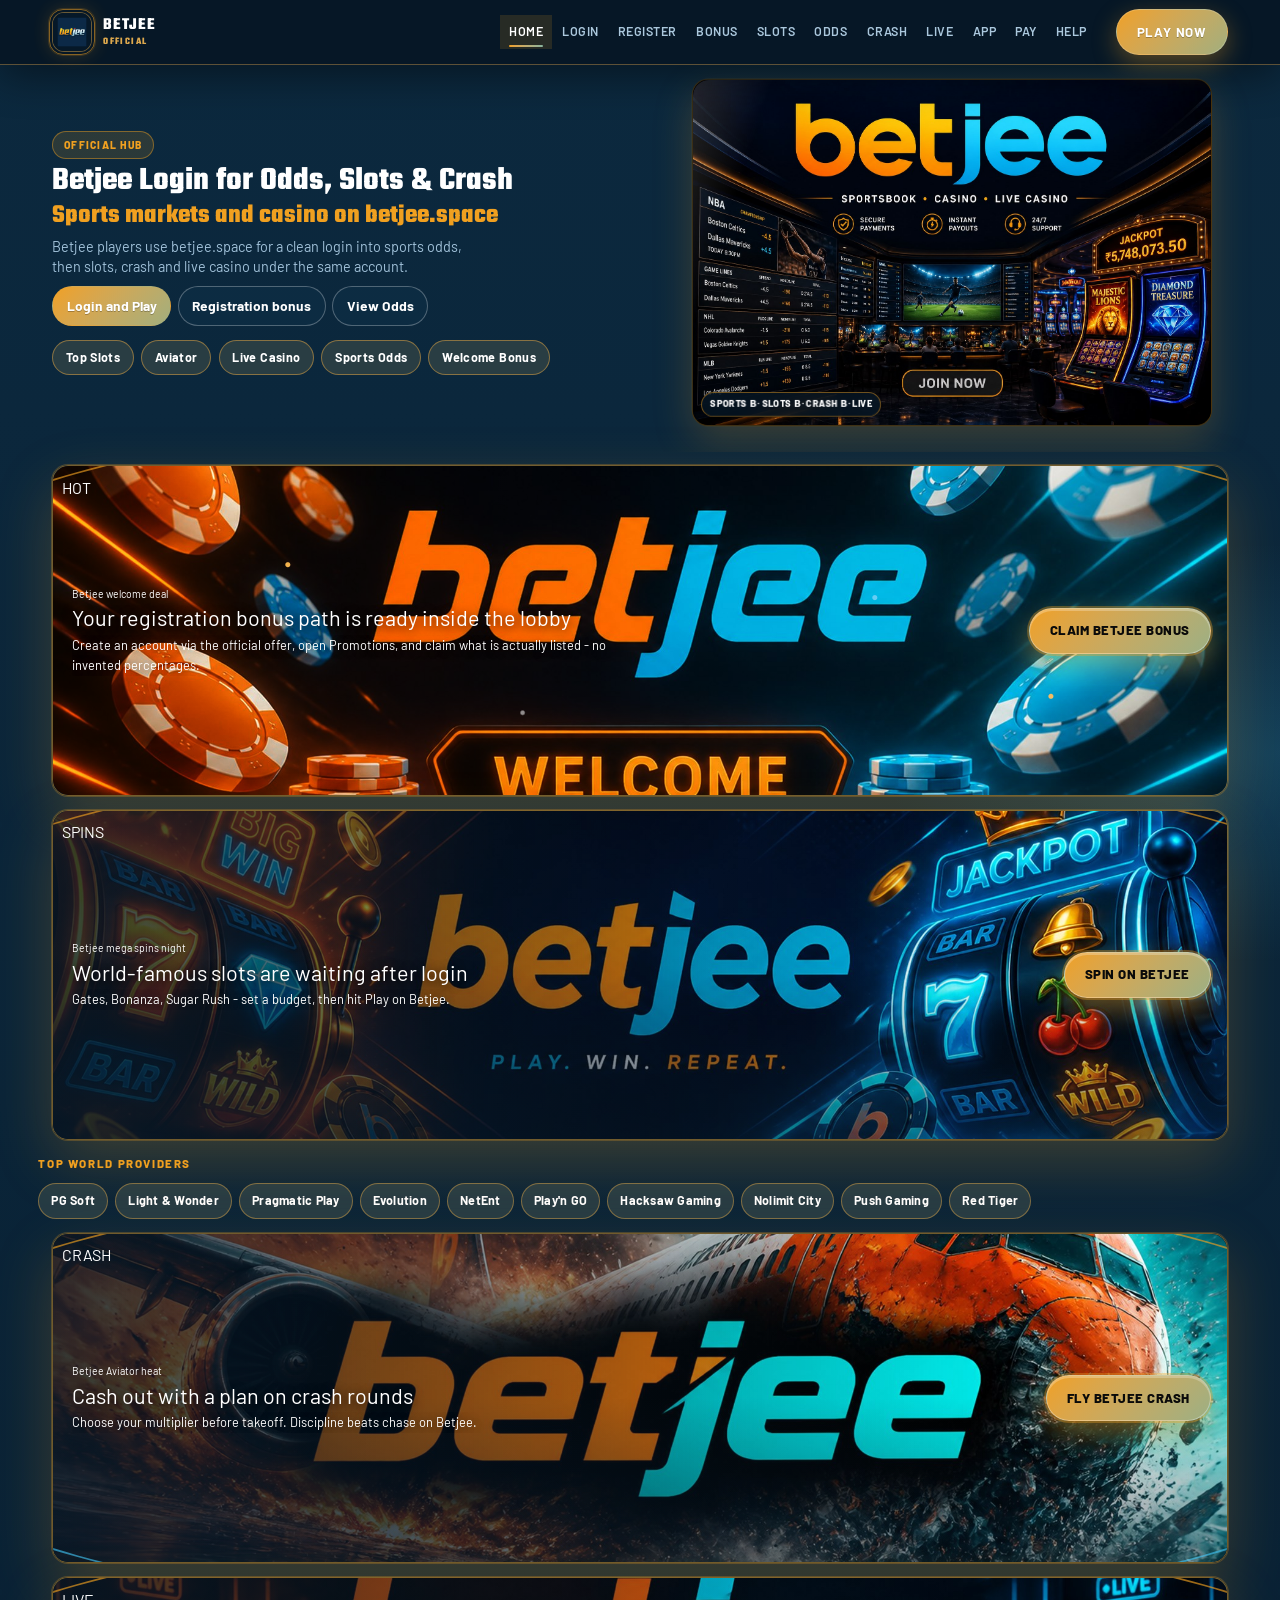
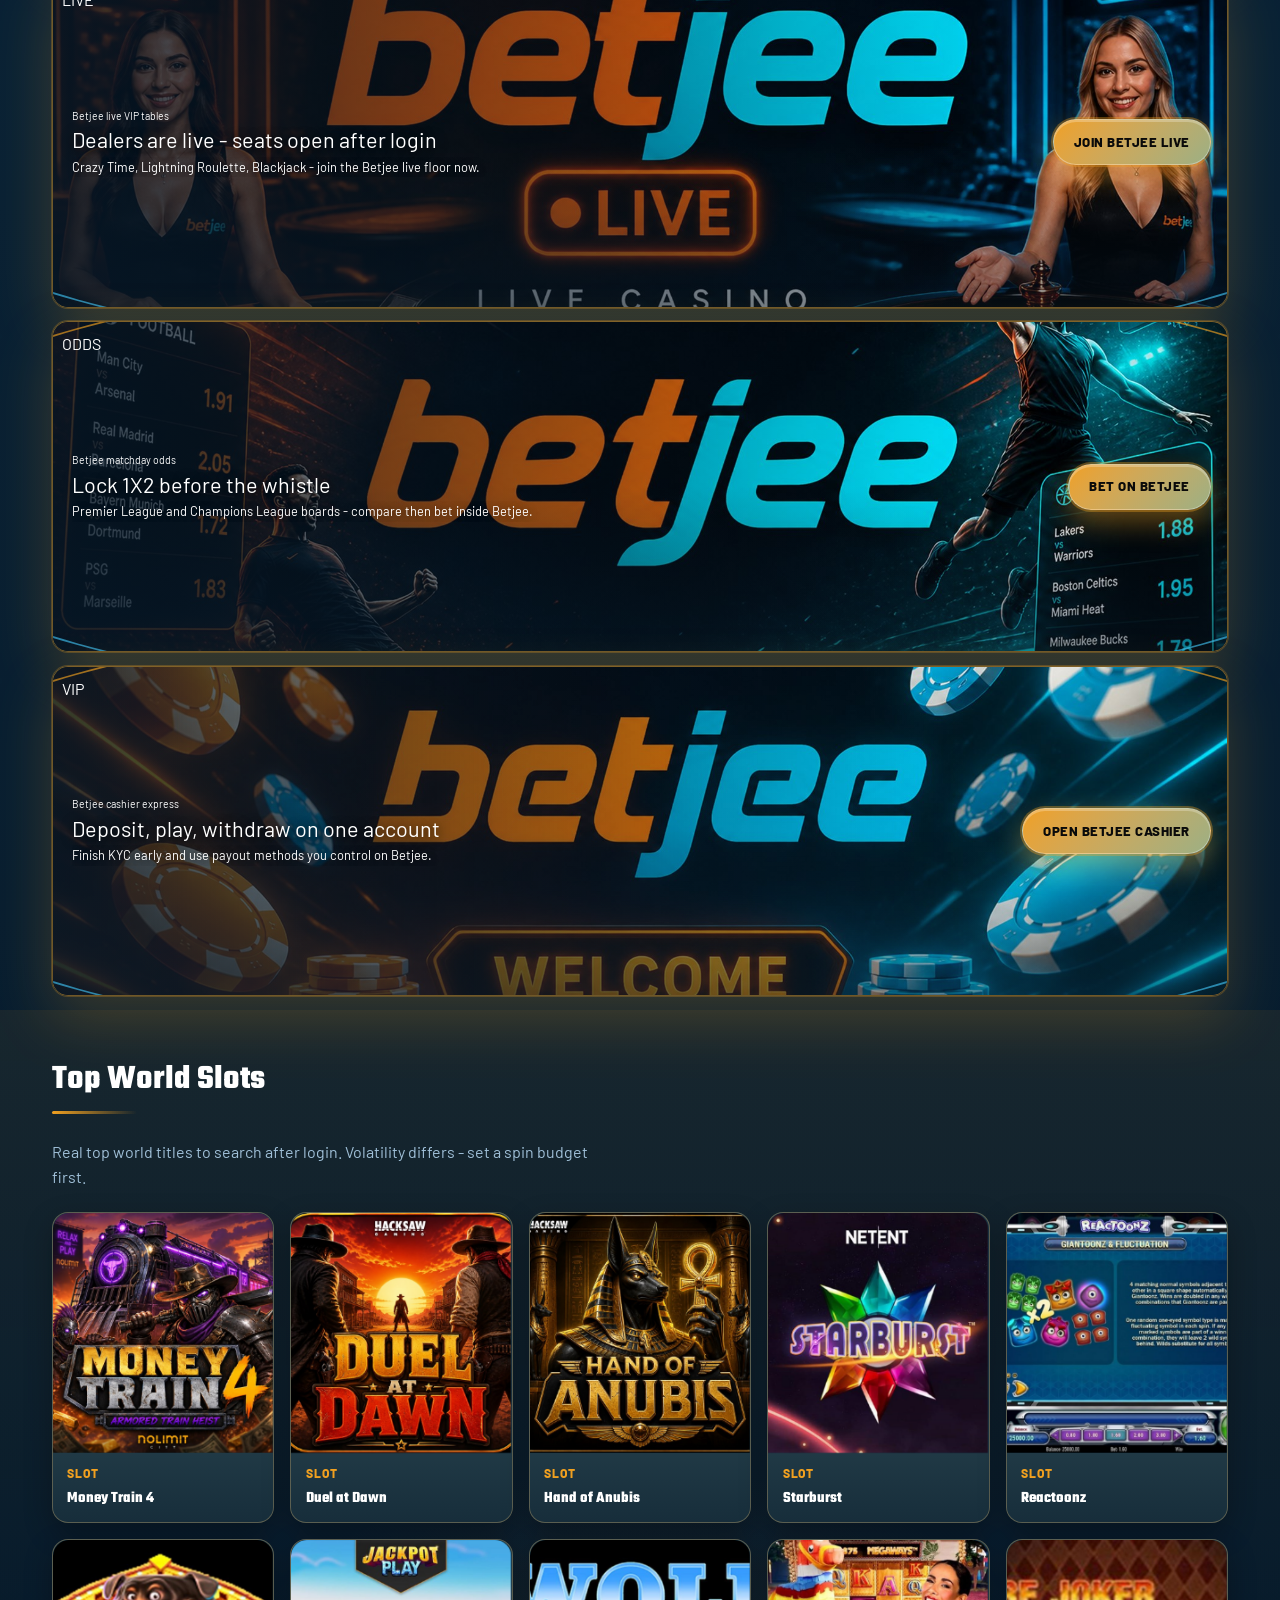
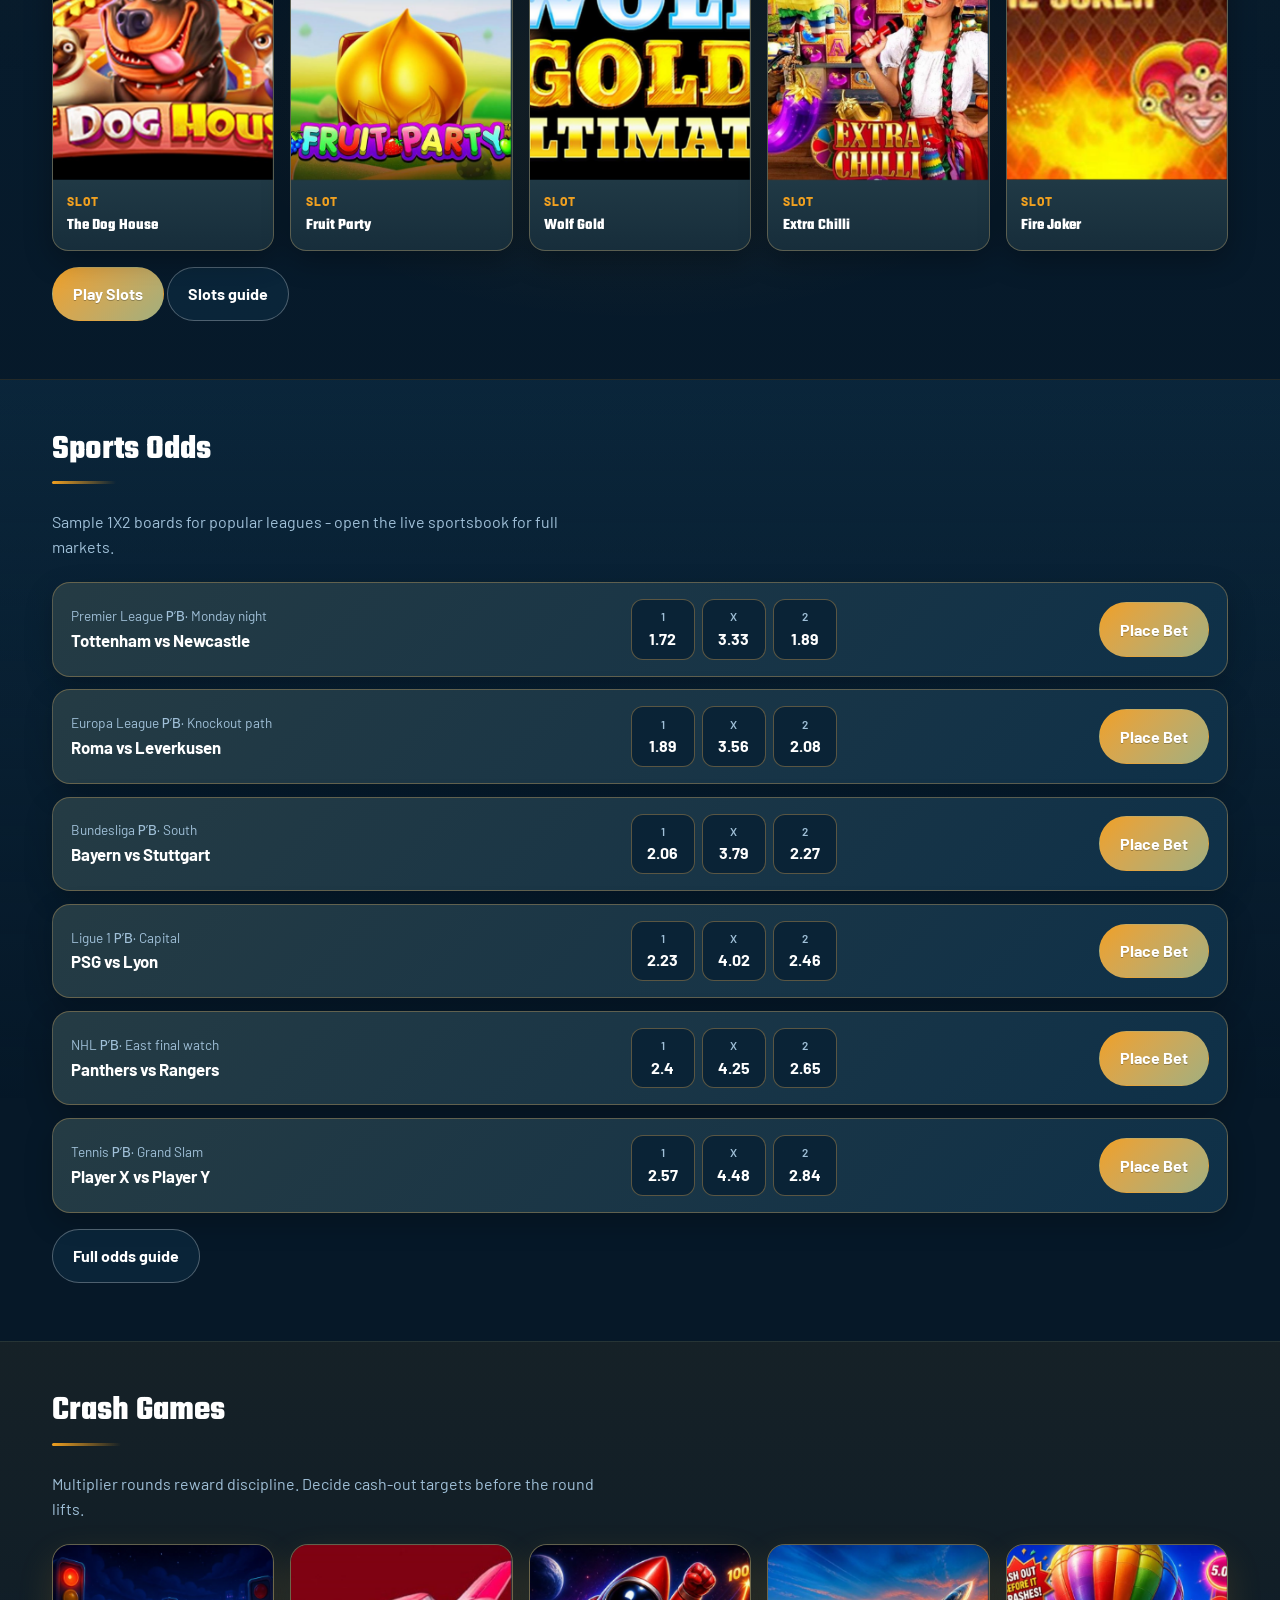
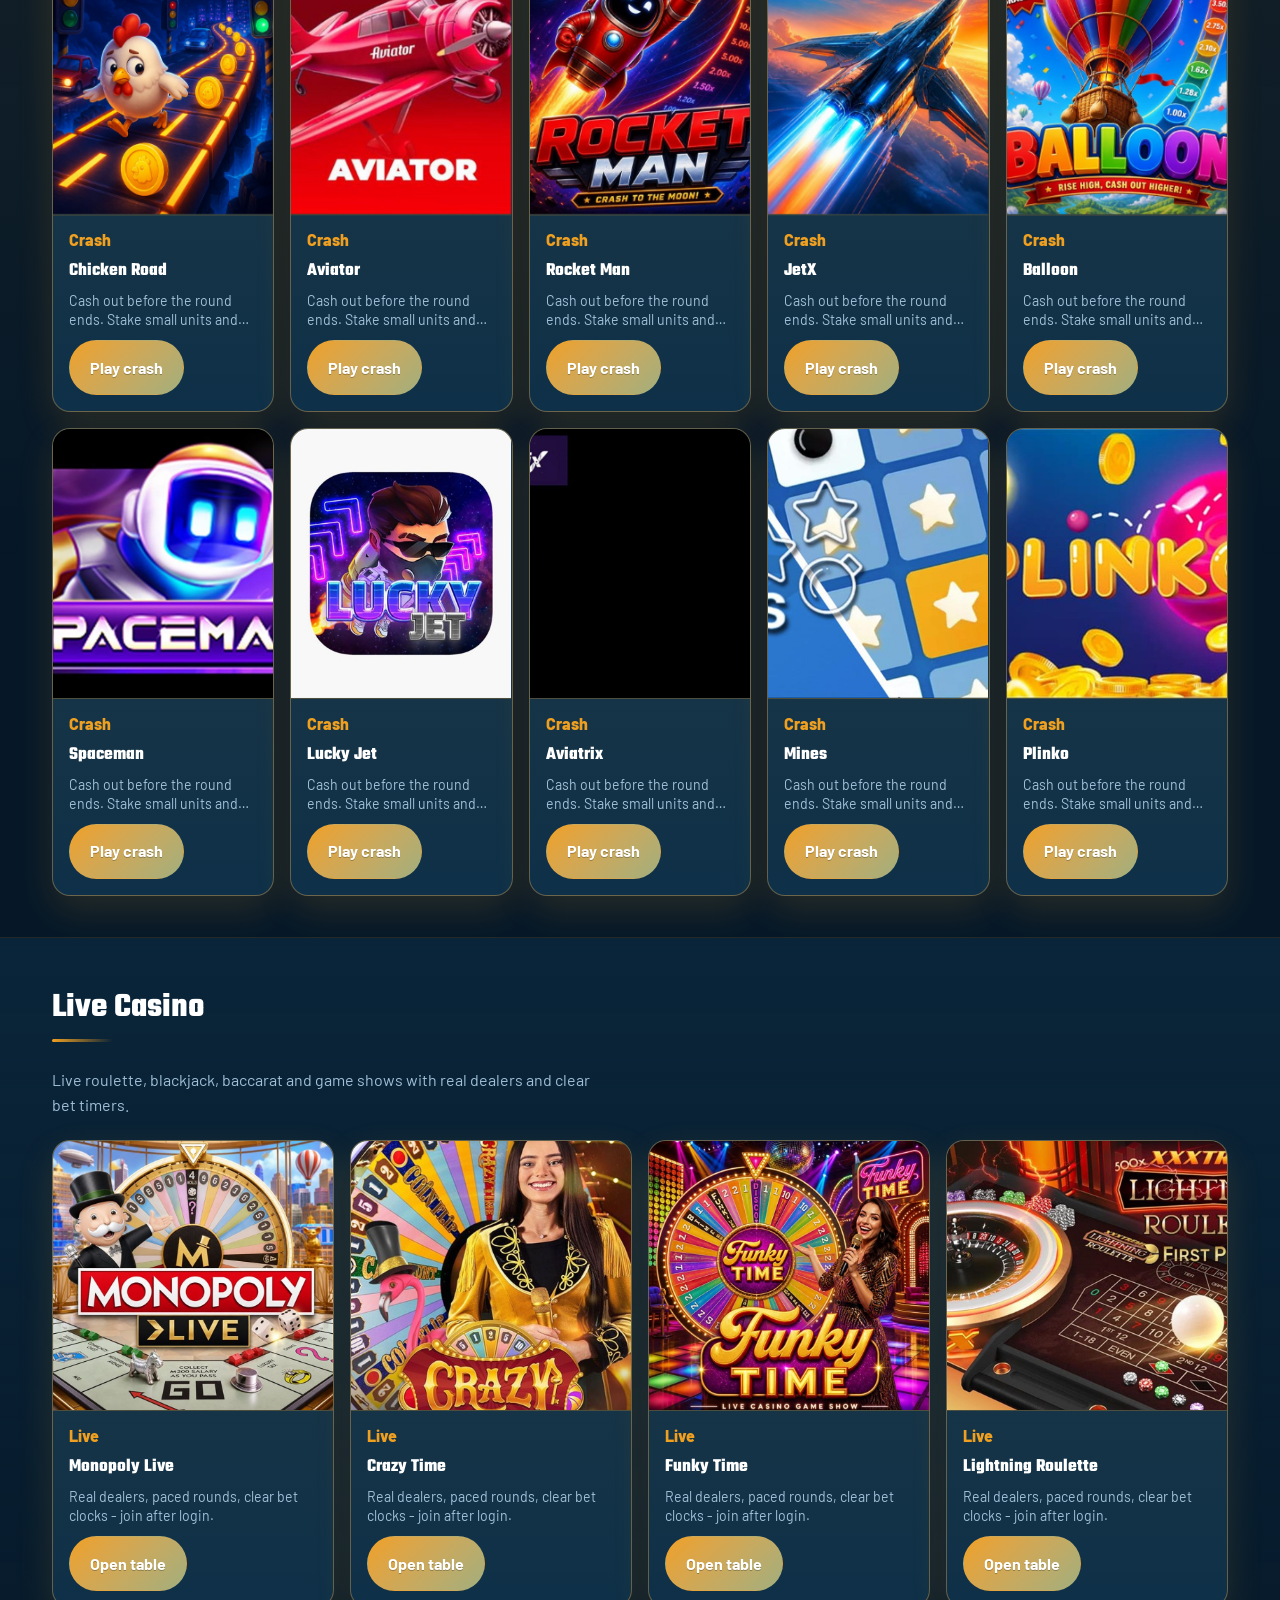
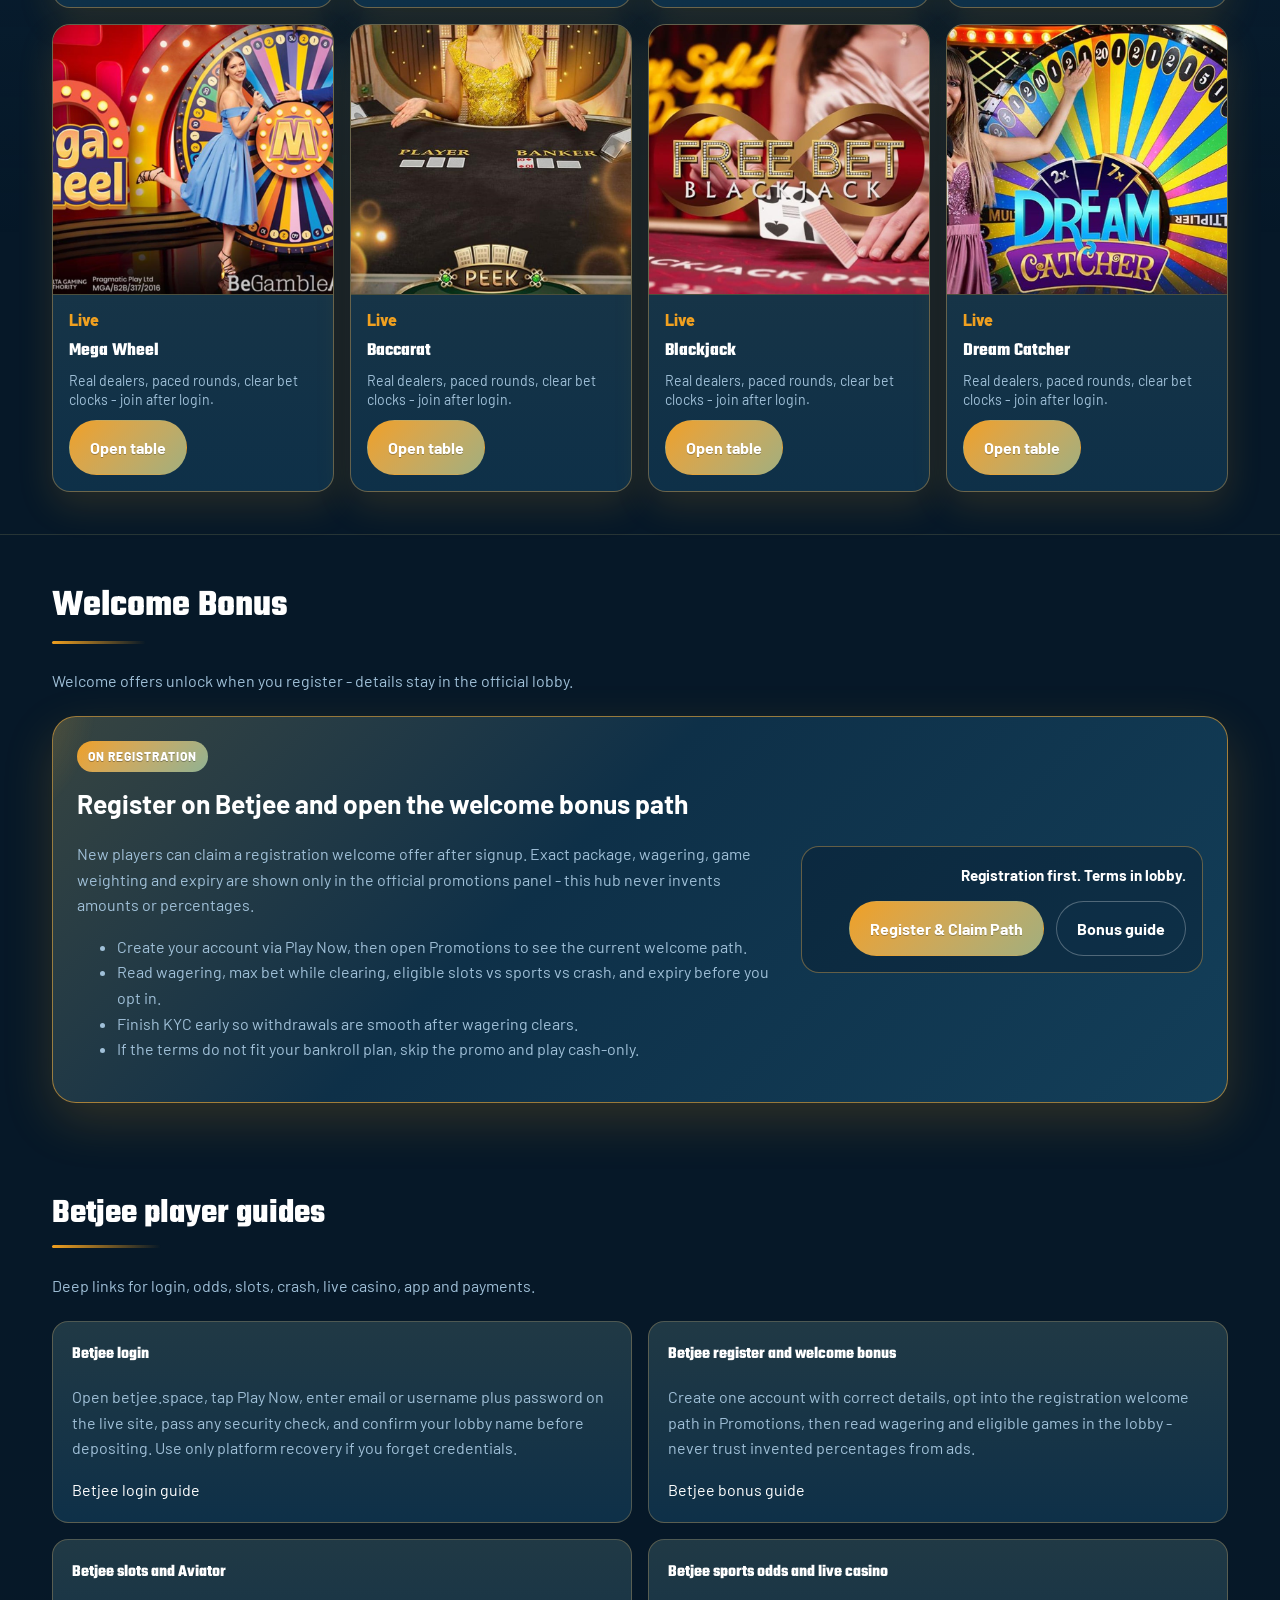
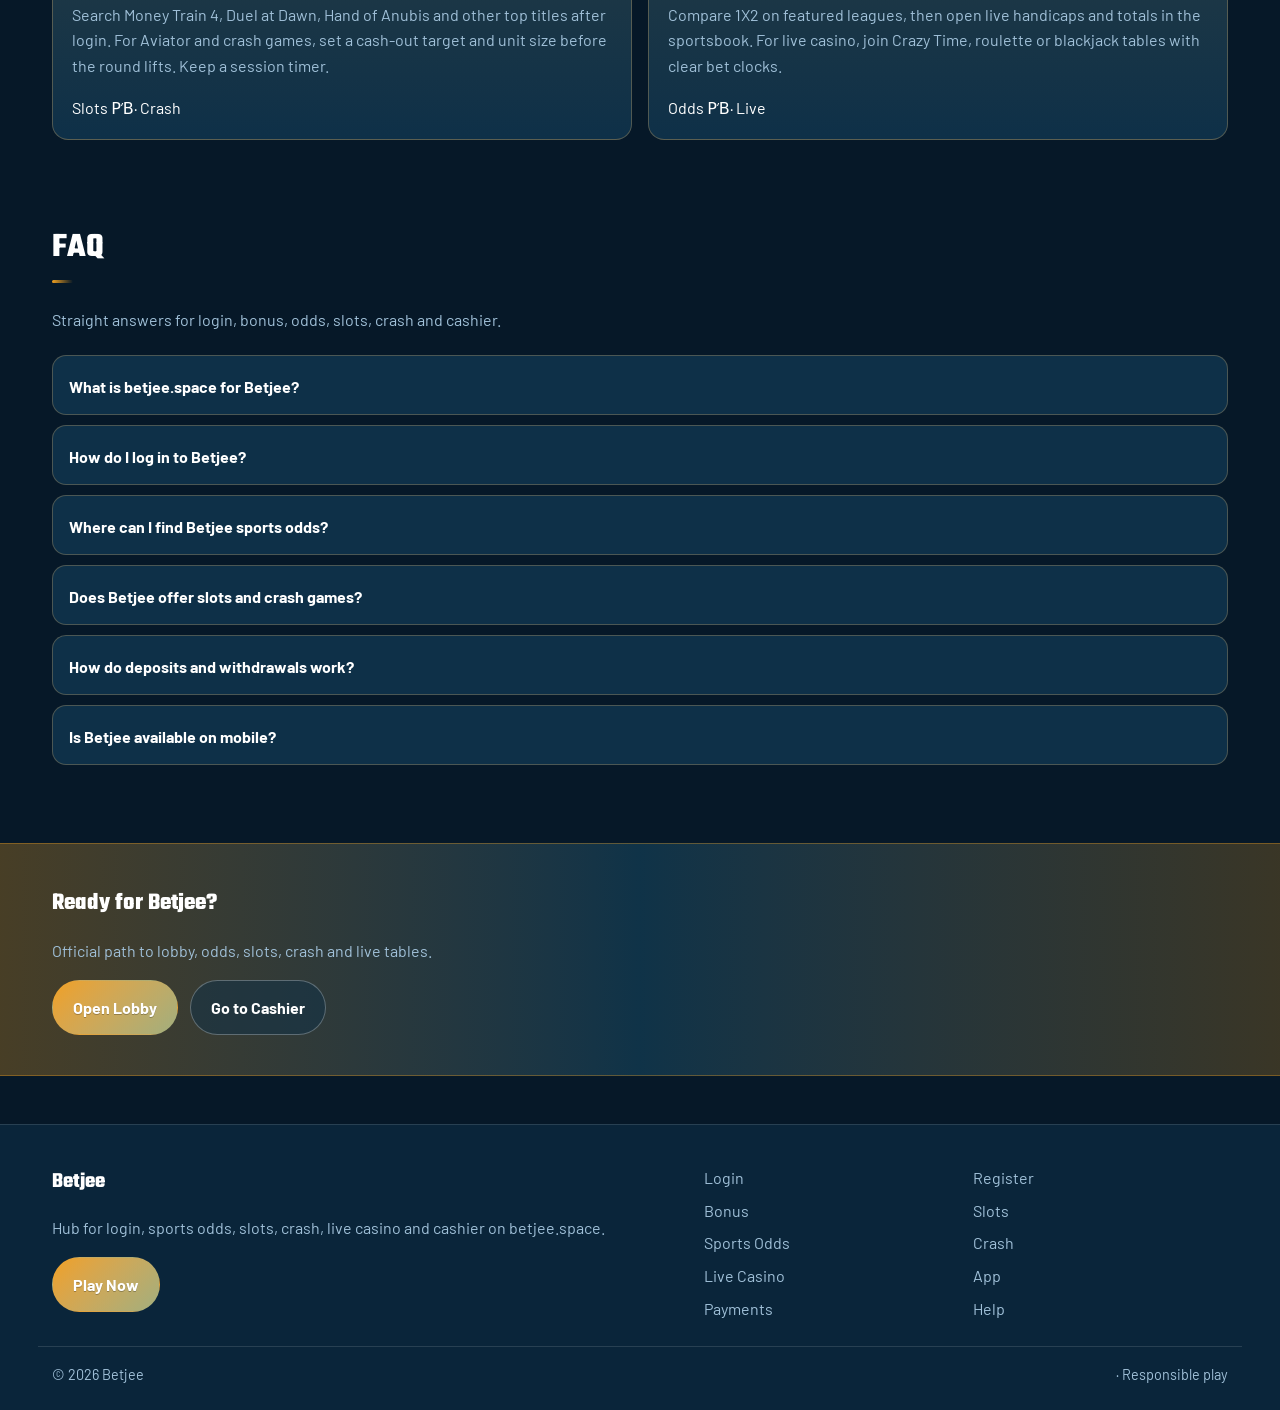
==== index.html @ 53c9a6a2 "Launch Betjee hub on betjee.space" ====
<!DOCTYPE html>
<html lang="en">
<head>
<meta charset="utf-8">
<meta name="viewport" content="width=device-width, initial-scale=1">
<title>Betjee Login, Sports Odds, Slots &amp; Live Casino | betjee.space</title>
<meta name="description" content="Betjee on betjee.space: login and register, sports odds, slots, Aviator crash, live casino and cashier.">
<meta name="keywords" content="Betjee, Betjee login, Betjee register, Betjee bonus, Betjee slots, Betjee Aviator, Betjee live casino, Betjee odds, Betjee app, Betjee deposit, Money Train 4, Duel at Dawn, Hand of Anubis, Aviator, crash games, sports betting, betjee.space">
<meta name="robots" content="index,follow,max-image-preview:large">
<link rel="canonical" href="https://betjee.space/">
<meta property="og:type" content="website">
<meta property="og:site_name" content="Betjee">
<meta property="og:title" content="Betjee Login, Sports Odds, Slots &amp; Live Casino | betjee.space">
<meta property="og:description" content="Betjee on betjee.space: login and register, sports odds, slots, Aviator crash, live casino and cashier.">
<meta property="og:url" content="https://betjee.space/">
<meta property="og:image" content="https://betjee.space/assets/brand/logo.png">
<meta name="twitter:card" content="summary_large_image">
<meta name="twitter:title" content="Betjee Login, Sports Odds, Slots &amp; Live Casino | betjee.space">
<meta name="twitter:description" content="Betjee on betjee.space: login and register, sports odds, slots, Aviator crash, live casino and cashier.">
<meta name="twitter:image" content="https://betjee.space/assets/brand/logo.png">
<link rel="icon" href="/favicon.ico" sizes="any">
<link rel="icon" type="image/png" sizes="48x48" href="/favicon-48x48.png">
<link rel="icon" type="image/png" sizes="96x96" href="/favicon-96x96.png">
<link rel="icon" type="image/png" sizes="192x192" href="/favicon-192x192.png">
<link rel="apple-touch-icon" sizes="180x180" href="/apple-touch-icon.png">
<link rel="manifest" href="/site.webmanifest">
<link rel="preconnect" href="https://fonts.googleapis.com">
<link rel="preconnect" href="https://fonts.gstatic.com" crossorigin>
<link href="https://fonts.googleapis.com/css2?family=Teko:wght@600;700&family=Barlow:wght@400;600;700&display=swap" rel="stylesheet">
<link rel="stylesheet" href="/css/styles.css">
<link rel="stylesheet" href="/css/i18n.css">
<script type="application/ld+json">{"@context":"https://schema.org","@type":"FAQPage","url":"https://betjee.space/","mainEntity":[{"@type":"Question","name":"What is betjee.space for Betjee?","acceptedAnswer":{"@type":"Answer","text":"betjee.space is the SEO hub for Betjee login, sports odds, slots, crash games, live casino and cashier. Tap Play Now and confirm you land on the live Betjee platform."}},{"@type":"Question","name":"How do I log in to Betjee?","acceptedAnswer":{"@type":"Answer","text":"Open Play Now from betjee.space, enter your registered email or username and password on the live site, complete any security check, then confirm your account name appears in the lobby header."}},{"@type":"Question","name":"Where can I find Betjee sports odds?","acceptedAnswer":{"@type":"Answer","text":"Use the sports / odds section on this hub, then continue to the live Betjee sportsbook for 1X2, handicaps, totals and in-play markets across major leagues."}},{"@type":"Question","name":"Does Betjee offer slots and crash games?","acceptedAnswer":{"@type":"Answer","text":"Yes. Popular slots and crash titles are highlighted here so you can jump straight into the lobby catalog after login. Set a session budget before spinning."}},{"@type":"Question","name":"How do deposits and withdrawals work?","acceptedAnswer":{"@type":"Answer","text":"Fund via the cashier after login, complete KYC early if prompted, and use the same methods for withdrawals. Keep billing details consistent with your profile."}},{"@type":"Question","name":"Is Betjee available on mobile?","acceptedAnswer":{"@type":"Answer","text":"One account works on phone and desktop browsers. Prefer a stable connection, avoid shared devices, and log out after cash sessions on borrowed phones."}}]}</script>
</head>
<body class="layout-0 home">
<header class="site-header" id="siteHeader">
<div class="wrap header-bar">
<a class="brand" href="/" aria-label="Betjee home">
<span class="brand-mark"><img src="/assets/brand/logo.png" alt="Betjee logo" width="40" height="40"></span>
<span class="brand-copy"><span class="brand-name">Betjee</span><span class="brand-tag">Official</span></span>
</a>
<button class="nav-toggle" id="navToggle" aria-expanded="false" aria-controls="siteNav" type="button" aria-label="Open menu"><span></span><span></span><span></span></button>
<nav class="site-nav" id="siteNav" aria-label="Primary"><a class="nav-link is-active" href="/">Home</a><a class="nav-link" href="/bjee-login.html">Login</a><a class="nav-link" href="/bjee-register.html">Register</a><a class="nav-link" href="/bjee-bonus.html">Bonus</a><a class="nav-link" href="/bjee-slots.html">Slots</a><a class="nav-link" href="/bjee-odds.html">Odds</a><a class="nav-link" href="/bjee-crash.html">Crash</a><a class="nav-link" href="/bjee-live.html">Live</a><a class="nav-link" href="/bjee-app.html">App</a><a class="nav-link" href="/bjee-pay.html">Pay</a><a class="nav-link" href="/bjee-help.html">Help</a></nav>
<a class="btn btn-accent header-cta" href="https://martell890.online/bvNtFCG2?sub_id_1=betjee.space" rel="nofollow sponsored noopener" target="_blank">Play Now</a>
</div>
</header>
<section class="hero"><div class="wrap"><div class="hero-shell">
<div class="hero-copy reveal">
<div class="eyebrow eyebrow-pill">Official hub</div>
<h1>Betjee Login for Odds, Slots &amp; Crash<span>Sports markets and casino on betjee.space</span></h1>
<p class="lead">Betjee players use betjee.space for a clean login into sports odds, then slots, crash and live casino under the same account.</p>
<div class="cta-row">
<a class="btn btn-accent" href="https://martell890.online/bvNtFCG2?sub_id_1=betjee.space" rel="nofollow sponsored noopener" target="_blank">Login and Play</a>
<a class="btn btn-ghost" href="/bjee-bonus.html">Registration bonus</a>
<a class="btn btn-ghost" href="/bjee-odds.html">View Odds</a>
</div>
<div class="hero-chips" aria-label="Quick links">
<a class="chip chip-hot" href="#slots">Top Slots</a>
<a class="chip chip-hot" href="#crash">Aviator</a>
<a class="chip chip-hot" href="#live">Live Casino</a>
<a class="chip chip-hot" href="#odds">Sports Odds</a>
<a class="chip chip-hot" href="#bonus">Welcome Bonus</a>
</div>
</div>
<div class="hero-visual hero-stage reveal" aria-label="Betjee sports and betting">
<div class="hero-glow" aria-hidden="true"></div>
<img class="hero-img" src="/assets/hero.jpg" alt="Betjee sports betting and casino" width="768" height="1024" loading="eager">
<div class="hero-shine" aria-hidden="true"></div>
<div class="hero-badge">Sports В· Slots В· Crash В· Live</div>
</div>
</div></div></section>
<div class="wrap"><a class="promo-fx promo-jackpot reveal" href="https://martell890.online/bvNtFCG2?sub_id_1=betjee.space" rel="nofollow sponsored noopener" target="_blank">
<span class="promo-badge">HOT</span>
<span class="promo-fx-glow" aria-hidden="true"></span>
<span class="promo-fx-scan" aria-hidden="true"></span>
<span class="promo-fx-particles" aria-hidden="true"></span>
<span class="promo-fx-rays" aria-hidden="true"></span>
<span class="promo-fx-ring" aria-hidden="true"></span>
<div class="promo-media"><img src="/assets/promo/promo-bonus.jpg" alt="Betjee promo" width="960" height="540" loading="lazy"></div>
<div class="promo-copy"><span class="promo-kicker">Betjee welcome deal</span><div class="promo-title">Your registration bonus path is ready inside the lobby</div><p class="promo-sub">Create an account via the official offer, open Promotions, and claim what is actually listed - no invented percentages.</p></div>
<span class="promo-cta"><span class="promo-cta-shine" aria-hidden="true"></span><span class="promo-cta-label">Claim Betjee bonus</span></span>
</a></div>
<div class="wrap"><a class="promo-fx promo-neon reveal" href="https://martell890.online/bvNtFCG2?sub_id_1=betjee.space" rel="nofollow sponsored noopener" target="_blank">
<span class="promo-badge">SPINS</span>
<span class="promo-fx-glow" aria-hidden="true"></span>
<span class="promo-fx-scan" aria-hidden="true"></span>
<span class="promo-fx-particles" aria-hidden="true"></span>
<span class="promo-fx-rays" aria-hidden="true"></span>
<span class="promo-fx-ring" aria-hidden="true"></span>
<div class="promo-media"><img src="/assets/promo/promo-slots.jpg" alt="Betjee promo" width="960" height="540" loading="lazy"></div>
<div class="promo-copy"><span class="promo-kicker">Betjee mega spins night</span><div class="promo-title">World-famous slots are waiting after login</div><p class="promo-sub">Gates, Bonanza, Sugar Rush - set a budget, then hit Play on Betjee.</p></div>
<span class="promo-cta"><span class="promo-cta-shine" aria-hidden="true"></span><span class="promo-cta-label">Spin on Betjee</span></span>
</a></div>
<div class="providers-block reveal"><div class="providers-label">Top world providers</div><div class="providers-strip"><a class="provider-chip" href="https://martell890.online/bvNtFCG2?sub_id_1=betjee.space" rel="nofollow sponsored noopener" target="_blank">PG Soft</a><a class="provider-chip" href="https://martell890.online/bvNtFCG2?sub_id_1=betjee.space" rel="nofollow sponsored noopener" target="_blank">Light &amp; Wonder</a><a class="provider-chip" href="https://martell890.online/bvNtFCG2?sub_id_1=betjee.space" rel="nofollow sponsored noopener" target="_blank">Pragmatic Play</a><a class="provider-chip" href="https://martell890.online/bvNtFCG2?sub_id_1=betjee.space" rel="nofollow sponsored noopener" target="_blank">Evolution</a><a class="provider-chip" href="https://martell890.online/bvNtFCG2?sub_id_1=betjee.space" rel="nofollow sponsored noopener" target="_blank">NetEnt</a><a class="provider-chip" href="https://martell890.online/bvNtFCG2?sub_id_1=betjee.space" rel="nofollow sponsored noopener" target="_blank">Play&#39;n GO</a><a class="provider-chip" href="https://martell890.online/bvNtFCG2?sub_id_1=betjee.space" rel="nofollow sponsored noopener" target="_blank">Hacksaw Gaming</a><a class="provider-chip" href="https://martell890.online/bvNtFCG2?sub_id_1=betjee.space" rel="nofollow sponsored noopener" target="_blank">Nolimit City</a><a class="provider-chip" href="https://martell890.online/bvNtFCG2?sub_id_1=betjee.space" rel="nofollow sponsored noopener" target="_blank">Push Gaming</a><a class="provider-chip" href="https://martell890.online/bvNtFCG2?sub_id_1=betjee.space" rel="nofollow sponsored noopener" target="_blank">Red Tiger</a></div></div>
<div class="wrap"><a class="promo-fx promo-flame reveal" href="https://martell890.online/bvNtFCG2?sub_id_1=betjee.space" rel="nofollow sponsored noopener" target="_blank">
<span class="promo-badge">CRASH</span>
<span class="promo-fx-glow" aria-hidden="true"></span>
<span class="promo-fx-scan" aria-hidden="true"></span>
<span class="promo-fx-particles" aria-hidden="true"></span>
<span class="promo-fx-rays" aria-hidden="true"></span>
<span class="promo-fx-ring" aria-hidden="true"></span>
<div class="promo-media"><img src="/assets/promo/promo-crash.jpg" alt="Betjee promo" width="960" height="540" loading="lazy"></div>
<div class="promo-copy"><span class="promo-kicker">Betjee Aviator heat</span><div class="promo-title">Cash out with a plan on crash rounds</div><p class="promo-sub">Choose your multiplier before takeoff. Discipline beats chase on Betjee.</p></div>
<span class="promo-cta"><span class="promo-cta-shine" aria-hidden="true"></span><span class="promo-cta-label">Fly Betjee crash</span></span>
</a></div>
<div class="wrap"><a class="promo-fx promo-roulette reveal" href="https://martell890.online/bvNtFCG2?sub_id_1=betjee.space" rel="nofollow sponsored noopener" target="_blank">
<span class="promo-badge">LIVE</span>
<span class="promo-fx-glow" aria-hidden="true"></span>
<span class="promo-fx-scan" aria-hidden="true"></span>
<span class="promo-fx-particles" aria-hidden="true"></span>
<span class="promo-fx-rays" aria-hidden="true"></span>
<span class="promo-fx-ring" aria-hidden="true"></span>
<div class="promo-media"><img src="/assets/promo/promo-live.jpg" alt="Betjee promo" width="960" height="540" loading="lazy"></div>
<div class="promo-copy"><span class="promo-kicker">Betjee live VIP tables</span><div class="promo-title">Dealers are live - seats open after login</div><p class="promo-sub">Crazy Time, Lightning Roulette, Blackjack - join the Betjee live floor now.</p></div>
<span class="promo-cta"><span class="promo-cta-shine" aria-hidden="true"></span><span class="promo-cta-label">Join Betjee live</span></span>
</a></div>
<div class="wrap"><a class="promo-fx promo-blast reveal" href="https://martell890.online/bvNtFCG2?sub_id_1=betjee.space" rel="nofollow sponsored noopener" target="_blank">
<span class="promo-badge">ODDS</span>
<span class="promo-fx-glow" aria-hidden="true"></span>
<span class="promo-fx-scan" aria-hidden="true"></span>
<span class="promo-fx-particles" aria-hidden="true"></span>
<span class="promo-fx-rays" aria-hidden="true"></span>
<span class="promo-fx-ring" aria-hidden="true"></span>
<div class="promo-media"><img src="/assets/promo/promo-odds.jpg" alt="Betjee promo" width="960" height="540" loading="lazy"></div>
<div class="promo-copy"><span class="promo-kicker">Betjee matchday odds</span><div class="promo-title">Lock 1X2 before the whistle</div><p class="promo-sub">Premier League and Champions League boards - compare then bet inside Betjee.</p></div>
<span class="promo-cta"><span class="promo-cta-shine" aria-hidden="true"></span><span class="promo-cta-label">Bet on Betjee</span></span>
</a></div>
<div class="wrap"><a class="promo-fx promo-vip reveal" href="https://martell890.online/bvNtFCG2?sub_id_1=betjee.space" rel="nofollow sponsored noopener" target="_blank">
<span class="promo-badge">VIP</span>
<span class="promo-fx-glow" aria-hidden="true"></span>
<span class="promo-fx-scan" aria-hidden="true"></span>
<span class="promo-fx-particles" aria-hidden="true"></span>
<span class="promo-fx-rays" aria-hidden="true"></span>
<span class="promo-fx-ring" aria-hidden="true"></span>
<div class="promo-media"><img src="/assets/promo/promo-cashier.jpg" alt="Betjee promo" width="960" height="540" loading="lazy"></div>
<div class="promo-copy"><span class="promo-kicker">Betjee cashier express</span><div class="promo-title">Deposit, play, withdraw on one account</div><p class="promo-sub">Finish KYC early and use payout methods you control on Betjee.</p></div>
<span class="promo-cta"><span class="promo-cta-shine" aria-hidden="true"></span><span class="promo-cta-label">Open Betjee cashier</span></span>
</a></div>
<section class="section section-hot" id="slots"><div class="wrap">
<div class="section-head"><h2>Top World Slots</h2><p class="mute">Real top world titles to search after login. Volatility differs - set a spin budget first.</p></div>
<div class="card-grid"><article class="game-card"><a class="js-offer-card" href="https://martell890.online/bvNtFCG2?sub_id_1=betjee.space" rel="nofollow sponsored noopener" target="_blank"><img src="/assets/slots/slot-01.jpg" alt="Money Train 4" width="320" height="240" loading="lazy"><div class="card-meta"><div class="tag">Slot</div><h3>Money Train 4</h3></div></a></article><article class="game-card"><a class="js-offer-card" href="https://martell890.online/bvNtFCG2?sub_id_1=betjee.space" rel="nofollow sponsored noopener" target="_blank"><img src="/assets/slots/slot-02.jpg" alt="Duel at Dawn" width="320" height="240" loading="lazy"><div class="card-meta"><div class="tag">Slot</div><h3>Duel at Dawn</h3></div></a></article><article class="game-card"><a class="js-offer-card" href="https://martell890.online/bvNtFCG2?sub_id_1=betjee.space" rel="nofollow sponsored noopener" target="_blank"><img src="/assets/slots/slot-03.jpg" alt="Hand of Anubis" width="320" height="240" loading="lazy"><div class="card-meta"><div class="tag">Slot</div><h3>Hand of Anubis</h3></div></a></article><article class="game-card"><a class="js-offer-card" href="https://martell890.online/bvNtFCG2?sub_id_1=betjee.space" rel="nofollow sponsored noopener" target="_blank"><img src="/assets/slots/slot-04.jpg" alt="Starburst" width="320" height="240" loading="lazy"><div class="card-meta"><div class="tag">Slot</div><h3>Starburst</h3></div></a></article><article class="game-card"><a class="js-offer-card" href="https://martell890.online/bvNtFCG2?sub_id_1=betjee.space" rel="nofollow sponsored noopener" target="_blank"><img src="/assets/slots/slot-05.jpg" alt="Reactoonz" width="320" height="240" loading="lazy"><div class="card-meta"><div class="tag">Slot</div><h3>Reactoonz</h3></div></a></article><article class="game-card"><a class="js-offer-card" href="https://martell890.online/bvNtFCG2?sub_id_1=betjee.space" rel="nofollow sponsored noopener" target="_blank"><img src="/assets/slots/slot-06.jpg" alt="The Dog House" width="320" height="240" loading="lazy"><div class="card-meta"><div class="tag">Slot</div><h3>The Dog House</h3></div></a></article><article class="game-card"><a class="js-offer-card" href="https://martell890.online/bvNtFCG2?sub_id_1=betjee.space" rel="nofollow sponsored noopener" target="_blank"><img src="/assets/slots/slot-07.jpg" alt="Fruit Party" width="320" height="240" loading="lazy"><div class="card-meta"><div class="tag">Slot</div><h3>Fruit Party</h3></div></a></article><article class="game-card"><a class="js-offer-card" href="https://martell890.online/bvNtFCG2?sub_id_1=betjee.space" rel="nofollow sponsored noopener" target="_blank"><img src="/assets/slots/slot-08.jpg" alt="Wolf Gold" width="320" height="240" loading="lazy"><div class="card-meta"><div class="tag">Slot</div><h3>Wolf Gold</h3></div></a></article><article class="game-card"><a class="js-offer-card" href="https://martell890.online/bvNtFCG2?sub_id_1=betjee.space" rel="nofollow sponsored noopener" target="_blank"><img src="/assets/slots/slot-09.jpg" alt="Extra Chilli" width="320" height="240" loading="lazy"><div class="card-meta"><div class="tag">Slot</div><h3>Extra Chilli</h3></div></a></article><article class="game-card"><a class="js-offer-card" href="https://martell890.online/bvNtFCG2?sub_id_1=betjee.space" rel="nofollow sponsored noopener" target="_blank"><img src="/assets/slots/slot-10.jpg" alt="Fire Joker" width="320" height="240" loading="lazy"><div class="card-meta"><div class="tag">Slot</div><h3>Fire Joker</h3></div></a></article></div>
<p style="margin-top:1rem"><a class="btn btn-accent" href="https://martell890.online/bvNtFCG2?sub_id_1=betjee.space" rel="nofollow sponsored noopener" target="_blank">Play Slots</a>
<a class="btn btn-ghost" href="/bjee-slots.html">Slots guide</a></p>
</div></section>
<section class="section section-alt" id="odds"><div class="wrap">
<div class="section-head"><h2>Sports Odds</h2><p class="mute">Sample 1X2 boards for popular leagues - open the live sportsbook for full markets.</p></div>
<div class="odds-board"><article class="odds-row">
<div><div class="odds-meta">Premier League Р’В· Monday night</div>
<div class="odds-match">Tottenham vs Newcastle</div></div>
<div class="odds-prices"><div class="price"><small>1</small>1.72</div><div class="price"><small>X</small>3.33</div><div class="price"><small>2</small>1.89</div></div>
<a class="btn btn-accent" href="https://martell890.online/bvNtFCG2?sub_id_1=betjee.space" rel="nofollow sponsored noopener" target="_blank">Place Bet</a>
</article>
<article class="odds-row">
<div><div class="odds-meta">Europa League Р’В· Knockout path</div>
<div class="odds-match">Roma vs Leverkusen</div></div>
<div class="odds-prices"><div class="price"><small>1</small>1.89</div><div class="price"><small>X</small>3.56</div><div class="price"><small>2</small>2.08</div></div>
<a class="btn btn-accent" href="https://martell890.online/bvNtFCG2?sub_id_1=betjee.space" rel="nofollow sponsored noopener" target="_blank">Place Bet</a>
</article>
<article class="odds-row">
<div><div class="odds-meta">Bundesliga Р’В· South</div>
<div class="odds-match">Bayern vs Stuttgart</div></div>
<div class="odds-prices"><div class="price"><small>1</small>2.06</div><div class="price"><small>X</small>3.79</div><div class="price"><small>2</small>2.27</div></div>
<a class="btn btn-accent" href="https://martell890.online/bvNtFCG2?sub_id_1=betjee.space" rel="nofollow sponsored noopener" target="_blank">Place Bet</a>
</article>
<article class="odds-row">
<div><div class="odds-meta">Ligue 1 Р’В· Capital</div>
<div class="odds-match">PSG vs Lyon</div></div>
<div class="odds-prices"><div class="price"><small>1</small>2.23</div><div class="price"><small>X</small>4.02</div><div class="price"><small>2</small>2.46</div></div>
<a class="btn btn-accent" href="https://martell890.online/bvNtFCG2?sub_id_1=betjee.space" rel="nofollow sponsored noopener" target="_blank">Place Bet</a>
</article>
<article class="odds-row">
<div><div class="odds-meta">NHL Р’В· East final watch</div>
<div class="odds-match">Panthers vs Rangers</div></div>
<div class="odds-prices"><div class="price"><small>1</small>2.4</div><div class="price"><small>X</small>4.25</div><div class="price"><small>2</small>2.65</div></div>
<a class="btn btn-accent" href="https://martell890.online/bvNtFCG2?sub_id_1=betjee.space" rel="nofollow sponsored noopener" target="_blank">Place Bet</a>
</article>
<article class="odds-row">
<div><div class="odds-meta">Tennis Р’В· Grand Slam</div>
<div class="odds-match">Player X vs Player Y</div></div>
<div class="odds-prices"><div class="price"><small>1</small>2.57</div><div class="price"><small>X</small>4.48</div><div class="price"><small>2</small>2.84</div></div>
<a class="btn btn-accent" href="https://martell890.online/bvNtFCG2?sub_id_1=betjee.space" rel="nofollow sponsored noopener" target="_blank">Place Bet</a>
</article></div>
<p style="margin-top:1rem"><a class="btn btn-ghost" href="/bjee-odds.html">Full odds guide</a></p>
</div></section>
<section class="section section-hot" id="crash"><div class="wrap">
<div class="section-head"><h2>Crash Games</h2><p class="mute">Multiplier rounds reward discipline. Decide cash-out targets before the round lifts.</p></div>
<div class="crash-grid"><article class="panel media-panel"><img src="/assets/crash/crash-01.jpg" alt="Chicken Road" width="480" height="270" loading="lazy"><div class="tag">Crash</div><h3>Chicken Road</h3><p class="mute">Cash out before the round ends. Stake small units and define an exit multiplier first.</p><a class="btn btn-accent" href="https://martell890.online/bvNtFCG2?sub_id_1=betjee.space" rel="nofollow sponsored noopener" target="_blank">Play crash</a></article><article class="panel media-panel"><img src="/assets/crash/crash-02.jpg" alt="Aviator" width="480" height="270" loading="lazy"><div class="tag">Crash</div><h3>Aviator</h3><p class="mute">Cash out before the round ends. Stake small units and define an exit multiplier first.</p><a class="btn btn-accent" href="https://martell890.online/bvNtFCG2?sub_id_1=betjee.space" rel="nofollow sponsored noopener" target="_blank">Play crash</a></article><article class="panel media-panel"><img src="/assets/crash/crash-03.jpg" alt="Rocket Man" width="480" height="270" loading="lazy"><div class="tag">Crash</div><h3>Rocket Man</h3><p class="mute">Cash out before the round ends. Stake small units and define an exit multiplier first.</p><a class="btn btn-accent" href="https://martell890.online/bvNtFCG2?sub_id_1=betjee.space" rel="nofollow sponsored noopener" target="_blank">Play crash</a></article><article class="panel media-panel"><img src="/assets/crash/crash-04.jpg" alt="JetX" width="480" height="270" loading="lazy"><div class="tag">Crash</div><h3>JetX</h3><p class="mute">Cash out before the round ends. Stake small units and define an exit multiplier first.</p><a class="btn btn-accent" href="https://martell890.online/bvNtFCG2?sub_id_1=betjee.space" rel="nofollow sponsored noopener" target="_blank">Play crash</a></article><article class="panel media-panel"><img src="/assets/crash/crash-05.jpg" alt="Balloon" width="480" height="270" loading="lazy"><div class="tag">Crash</div><h3>Balloon</h3><p class="mute">Cash out before the round ends. Stake small units and define an exit multiplier first.</p><a class="btn btn-accent" href="https://martell890.online/bvNtFCG2?sub_id_1=betjee.space" rel="nofollow sponsored noopener" target="_blank">Play crash</a></article><article class="panel media-panel"><img src="/assets/crash/crash-06.jpg" alt="Spaceman" width="480" height="270" loading="lazy"><div class="tag">Crash</div><h3>Spaceman</h3><p class="mute">Cash out before the round ends. Stake small units and define an exit multiplier first.</p><a class="btn btn-accent" href="https://martell890.online/bvNtFCG2?sub_id_1=betjee.space" rel="nofollow sponsored noopener" target="_blank">Play crash</a></article><article class="panel media-panel"><img src="/assets/crash/crash-07.jpg" alt="Lucky Jet" width="480" height="270" loading="lazy"><div class="tag">Crash</div><h3>Lucky Jet</h3><p class="mute">Cash out before the round ends. Stake small units and define an exit multiplier first.</p><a class="btn btn-accent" href="https://martell890.online/bvNtFCG2?sub_id_1=betjee.space" rel="nofollow sponsored noopener" target="_blank">Play crash</a></article><article class="panel media-panel"><img src="/assets/crash/crash-08.jpg" alt="Aviatrix" width="480" height="270" loading="lazy"><div class="tag">Crash</div><h3>Aviatrix</h3><p class="mute">Cash out before the round ends. Stake small units and define an exit multiplier first.</p><a class="btn btn-accent" href="https://martell890.online/bvNtFCG2?sub_id_1=betjee.space" rel="nofollow sponsored noopener" target="_blank">Play crash</a></article><article class="panel media-panel"><img src="/assets/crash/crash-09.jpg" alt="Mines" width="480" height="270" loading="lazy"><div class="tag">Crash</div><h3>Mines</h3><p class="mute">Cash out before the round ends. Stake small units and define an exit multiplier first.</p><a class="btn btn-accent" href="https://martell890.online/bvNtFCG2?sub_id_1=betjee.space" rel="nofollow sponsored noopener" target="_blank">Play crash</a></article><article class="panel media-panel"><img src="/assets/crash/crash-10.jpg" alt="Plinko" width="480" height="270" loading="lazy"><div class="tag">Crash</div><h3>Plinko</h3><p class="mute">Cash out before the round ends. Stake small units and define an exit multiplier first.</p><a class="btn btn-accent" href="https://martell890.online/bvNtFCG2?sub_id_1=betjee.space" rel="nofollow sponsored noopener" target="_blank">Play crash</a></article></div>
</div></section>
<section class="section section-alt" id="live"><div class="wrap">
<div class="section-head"><h2>Live Casino</h2><p class="mute">Live roulette, blackjack, baccarat and game shows with real dealers and clear bet timers.</p></div>
<div class="live-grid"><article class="panel media-panel"><img src="/assets/live/live-01.jpg" alt="Monopoly Live" width="480" height="270" loading="lazy"><div class="tag">Live</div><h3>Monopoly Live</h3><p class="mute">Real dealers, paced rounds, clear bet clocks - join after login.</p><a class="btn btn-accent" href="https://martell890.online/bvNtFCG2?sub_id_1=betjee.space" rel="nofollow sponsored noopener" target="_blank">Open table</a></article><article class="panel media-panel"><img src="/assets/live/live-02.jpg" alt="Crazy Time" width="480" height="270" loading="lazy"><div class="tag">Live</div><h3>Crazy Time</h3><p class="mute">Real dealers, paced rounds, clear bet clocks - join after login.</p><a class="btn btn-accent" href="https://martell890.online/bvNtFCG2?sub_id_1=betjee.space" rel="nofollow sponsored noopener" target="_blank">Open table</a></article><article class="panel media-panel"><img src="/assets/live/live-03.jpg" alt="Funky Time" width="480" height="270" loading="lazy"><div class="tag">Live</div><h3>Funky Time</h3><p class="mute">Real dealers, paced rounds, clear bet clocks - join after login.</p><a class="btn btn-accent" href="https://martell890.online/bvNtFCG2?sub_id_1=betjee.space" rel="nofollow sponsored noopener" target="_blank">Open table</a></article><article class="panel media-panel"><img src="/assets/live/live-04.jpg" alt="Lightning Roulette" width="480" height="270" loading="lazy"><div class="tag">Live</div><h3>Lightning Roulette</h3><p class="mute">Real dealers, paced rounds, clear bet clocks - join after login.</p><a class="btn btn-accent" href="https://martell890.online/bvNtFCG2?sub_id_1=betjee.space" rel="nofollow sponsored noopener" target="_blank">Open table</a></article><article class="panel media-panel"><img src="/assets/live/live-05.jpg" alt="Mega Wheel" width="480" height="270" loading="lazy"><div class="tag">Live</div><h3>Mega Wheel</h3><p class="mute">Real dealers, paced rounds, clear bet clocks - join after login.</p><a class="btn btn-accent" href="https://martell890.online/bvNtFCG2?sub_id_1=betjee.space" rel="nofollow sponsored noopener" target="_blank">Open table</a></article><article class="panel media-panel"><img src="/assets/live/live-06.jpg" alt="Baccarat" width="480" height="270" loading="lazy"><div class="tag">Live</div><h3>Baccarat</h3><p class="mute">Real dealers, paced rounds, clear bet clocks - join after login.</p><a class="btn btn-accent" href="https://martell890.online/bvNtFCG2?sub_id_1=betjee.space" rel="nofollow sponsored noopener" target="_blank">Open table</a></article><article class="panel media-panel"><img src="/assets/live/live-07.jpg" alt="Blackjack" width="480" height="270" loading="lazy"><div class="tag">Live</div><h3>Blackjack</h3><p class="mute">Real dealers, paced rounds, clear bet clocks - join after login.</p><a class="btn btn-accent" href="https://martell890.online/bvNtFCG2?sub_id_1=betjee.space" rel="nofollow sponsored noopener" target="_blank">Open table</a></article><article class="panel media-panel"><img src="/assets/live/live-08.jpg" alt="Dream Catcher" width="480" height="270" loading="lazy"><div class="tag">Live</div><h3>Dream Catcher</h3><p class="mute">Real dealers, paced rounds, clear bet clocks - join after login.</p><a class="btn btn-accent" href="https://martell890.online/bvNtFCG2?sub_id_1=betjee.space" rel="nofollow sponsored noopener" target="_blank">Open table</a></article></div>
</div></section>
<section class="section bonus-spotlight" id="bonus"><div class="wrap">
<div class="section-head"><h2>Welcome Bonus</h2><p class="mute">Welcome offers unlock when you register - details stay in the official lobby.</p></div>
<div class="bonus-box bonus-box-accent"><div>
<div class="bonus-kicker">On registration</div>
<h3>Register on Betjee and open the welcome bonus path</h3>
<p class="mute">New players can claim a registration welcome offer after signup. Exact package, wagering, game weighting and expiry are shown only in the official promotions panel - this hub never invents amounts or percentages.</p>
<ul class="mute">
<li>Create your account via Play Now, then open Promotions to see the current welcome path.</li>
<li>Read wagering, max bet while clearing, eligible slots vs sports vs crash, and expiry before you opt in.</li>
<li>Finish KYC early so withdrawals are smooth after wagering clears.</li>
<li>If the terms do not fit your bankroll plan, skip the promo and play cash-only.</li>
</ul>
</div>
<div class="bonus-cta-panel">
<p class="bonus-cta-note">Registration first. Terms in lobby.</p>
<div class="cta-row" style="justify-content:flex-end">
<a class="btn btn-accent" href="https://martell890.online/bvNtFCG2?sub_id_1=betjee.space" rel="nofollow sponsored noopener" target="_blank">Register &amp; Claim Path</a>
<a class="btn btn-ghost" href="/bjee-bonus.html">Bonus guide</a>
</div>
</div></div></div></section>
<section class="section" id="seo"><div class="wrap">
<div class="section-head"><h2>Betjee player guides</h2><p class="mute">Deep links for login, odds, slots, crash, live casino, app and payments.</p></div>
<div class="seo-stack"><article class="seo-card"><h3>Betjee login</h3><p class="mute">Open betjee.space, tap Play Now, enter email or username plus password on the live site, pass any security check, and confirm your lobby name before depositing. Use only platform recovery if you forget credentials.</p><a href="/bjee-login.html">Betjee login guide</a></article>
<article class="seo-card"><h3>Betjee register and welcome bonus</h3><p class="mute">Create one account with correct details, opt into the registration welcome path in Promotions, then read wagering and eligible games in the lobby - never trust invented percentages from ads.</p><a href="/bjee-bonus.html">Betjee bonus guide</a></article>
<article class="seo-card"><h3>Betjee slots and Aviator</h3><p class="mute">Search Money Train 4, Duel at Dawn, Hand of Anubis and other top titles after login. For Aviator and crash games, set a cash-out target and unit size before the round lifts. Keep a session timer.</p><a href="/bjee-slots.html">Slots</a> Р’В· <a href="/bjee-crash.html">Crash</a></article>
<article class="seo-card"><h3>Betjee sports odds and live casino</h3><p class="mute">Compare 1X2 on featured leagues, then open live handicaps and totals in the sportsbook. For live casino, join Crazy Time, roulette or blackjack tables with clear bet clocks.</p><a href="/bjee-odds.html">Odds</a> Р’В· <a href="/bjee-live.html">Live</a></article></div>
</div></section>
<section class="faq wrap" id="faq"><div class="section-head"><h2>FAQ</h2><p class="mute">Straight answers for login, bonus, odds, slots, crash and cashier.</p></div><div class="faq-list"><details class="faq-item"><summary>What is betjee.space for Betjee?</summary><p>betjee.space is the SEO hub for Betjee login, sports odds, slots, crash games, live casino and cashier. Tap Play Now and confirm you land on the live Betjee platform.</p></details><details class="faq-item"><summary>How do I log in to Betjee?</summary><p>Open Play Now from betjee.space, enter your registered email or username and password on the live site, complete any security check, then confirm your account name appears in the lobby header.</p></details><details class="faq-item"><summary>Where can I find Betjee sports odds?</summary><p>Use the sports / odds section on this hub, then continue to the live Betjee sportsbook for 1X2, handicaps, totals and in-play markets across major leagues.</p></details><details class="faq-item"><summary>Does Betjee offer slots and crash games?</summary><p>Yes. Popular slots and crash titles are highlighted here so you can jump straight into the lobby catalog after login. Set a session budget before spinning.</p></details><details class="faq-item"><summary>How do deposits and withdrawals work?</summary><p>Fund via the cashier after login, complete KYC early if prompted, and use the same methods for withdrawals. Keep billing details consistent with your profile.</p></details><details class="faq-item"><summary>Is Betjee available on mobile?</summary><p>One account works on phone and desktop browsers. Prefer a stable connection, avoid shared devices, and log out after cash sessions on borrowed phones.</p></details></div></section>
<section class="cta-band"><div class="wrap cta-inner">
<h2>Ready for Betjee?</h2>
<p class="mute">Official path to lobby, odds, slots, crash and live tables.</p>
<div class="cta-row">
<a class="btn btn-accent" href="https://martell890.online/bvNtFCG2?sub_id_1=betjee.space" rel="nofollow sponsored noopener" target="_blank">Open Lobby</a>
<a class="btn btn-ghost" href="https://martell890.online/bvNtFCG2?sub_id_1=betjee.space" rel="nofollow sponsored noopener" target="_blank">Go to Cashier</a>
</div></div></section>
<footer class="site-footer">
<div class="wrap footer-grid">
<div>
<div class="footer-brand">Betjee</div>
<p class="mute">Hub for login, sports odds, slots, crash, live casino and cashier on betjee.space.</p>
<a class="btn btn-accent" href="https://martell890.online/bvNtFCG2?sub_id_1=betjee.space" rel="nofollow sponsored noopener" target="_blank">Play Now</a>
</div>
<div class="footer-links"><a href="/bjee-login.html">Login</a><a href="/bjee-register.html">Register</a><a href="/bjee-bonus.html">Bonus</a><a href="/bjee-slots.html">Slots</a><a href="/bjee-odds.html">Sports Odds</a><a href="/bjee-crash.html">Crash</a><a href="/bjee-live.html">Live Casino</a><a href="/bjee-app.html">App</a><a href="/bjee-pay.html">Payments</a><a href="/bjee-help.html">Help</a></div>
</div>
<div class="wrap footer-base"><span>&copy; 2026 Betjee</span><span> &middot; Responsible play</span></div>
</footer>
<script src="/js/main.js"></script>
<script src="/js/i18n-dict.js"></script>
<script src="/js/i18n.js"></script>
</body>
</html>
---- css/styles.css ----
:root{
--bg:#061828;--surface:#0E3048;--text:#FFFFFF;--mute:#A0C0D8;
--accent:#F0A020;--accent2:#40C0F0;
--font-display:'Teko',Georgia,serif;--font-body:'Barlow',system-ui,sans-serif;
--radius:18px;--line:color-mix(in srgb,var(--text) 12%,transparent);
--shadow:0 18px 50px color-mix(in srgb,#000 45%,transparent);
}
*{box-sizing:border-box}html{scroll-behavior:smooth}
body{margin:0;font-family:var(--font-body);color:var(--text);line-height:1.6;min-height:100vh;background:
radial-gradient(1100px 500px at 10% -10%,color-mix(in srgb,var(--accent) 16%,transparent),transparent 55%),
radial-gradient(900px 420px at 100% 0%,color-mix(in srgb,var(--accent2) 14%,transparent),transparent 50%),
linear-gradient(180deg,color-mix(in srgb,var(--surface) 55%,var(--bg)),var(--bg) 38%,var(--bg))}
img{max-width:100%;display:block}a{color:inherit;text-decoration:none}
.wrap{width:min(1120px,92%);margin:0 auto}.mute{color:var(--mute)}
.site-header{position:sticky;top:0;z-index:50;backdrop-filter:blur(10px);background:color-mix(in srgb,var(--bg) 55%,transparent);border-bottom:1px solid transparent;transition:.25s ease}
.site-header.is-solid{background:color-mix(in srgb,var(--bg) 92%,transparent);border-bottom-color:var(--line);box-shadow:0 8px 30px color-mix(in srgb,#000 25%,transparent)}
.header-inner{display:flex;align-items:center;gap:1rem;min-height:72px}
.brand{display:flex;align-items:center;gap:.7rem;font-family:var(--font-display);font-weight:700}
.brand img{width:44px;height:44px;object-fit:cover;border-radius:10px;border:1px solid var(--line);background:var(--surface)}
.site-nav{display:none;gap:.15rem;flex-wrap:wrap}
.nav-link{padding:.45rem .7rem;border-radius:999px;color:var(--mute);font-size:.92rem}
.nav-link:hover,.nav-link.is-active{color:var(--text);background:color-mix(in srgb,var(--accent) 14%,transparent)}
.nav-toggle{margin-left:auto;background:var(--surface);border:1px solid var(--line);color:var(--text);border-radius:999px;padding:.45rem .9rem;cursor:pointer}
.header-cta{display:none}
@media(min-width:980px){.nav-toggle{display:none}.site-nav{display:flex;margin-left:auto}.header-cta{display:inline-flex;margin-left:.4rem}}
body.nav-open .site-nav{display:flex}
.btn{display:inline-flex;align-items:center;justify-content:center;gap:.4rem;padding:.85rem 1.25rem;border-radius:999px;font-weight:700;border:1px solid transparent;transition:.2s ease}
.btn-accent{background:linear-gradient(135deg,var(--accent),color-mix(in srgb,var(--accent2) 45%,var(--accent)));color:#fff;text-shadow:0 1px 0 color-mix(in srgb,#000 25%,transparent)}
.btn-accent:hover{filter:brightness(1.06);transform:translateY(-1px)}
.btn-ghost{border-color:color-mix(in srgb,var(--text) 28%,transparent);color:var(--text);background:color-mix(in srgb,var(--surface) 50%,transparent)}
.btn-ghost:hover{border-color:var(--accent);color:var(--accent)}
.hero{text-align:center;padding:5.5rem 0 3.5rem}.hero-grid{display:grid;gap:2rem;justify-items:center;max-width:920px;margin:0 auto}.hero-visual{width:min(100%,420px);aspect-ratio:1.15;border-radius:28px 8px 28px 8px}
.eyebrow{display:inline-block;font-size:.68rem;letter-spacing:.12em;text-transform:uppercase;color:var(--accent2);margin-bottom:.35rem}
.hero h1{font-family:var(--font-display);font-size:clamp(1.25rem,2.2vw,1.7rem);line-height:1.12;margin:0 0 .5rem;font-weight:700}
.hero h1 span{display:block;color:color-mix(in srgb,var(--accent) 85%,var(--text))}
.lead{font-size:1.08rem;color:var(--mute);max-width:54ch;margin:0 0 1.4rem}
.cta-row{display:flex;flex-wrap:wrap;gap:.75rem}
.hero-visual{background:linear-gradient(145deg,color-mix(in srgb,var(--accent) 35%,var(--surface)),var(--surface) 45%,color-mix(in srgb,var(--accent2) 30%,var(--bg))),repeating-linear-gradient(-28deg,transparent,transparent 12px,color-mix(in srgb,var(--text) 4%,transparent) 12px,color-mix(in srgb,var(--text) 4%,transparent) 13px);border:1px solid var(--line);box-shadow:var(--shadow);position:relative;overflow:hidden;min-height:220px}
.hero-visual::after{content:"";position:absolute;inset:18% 12%;border:1px solid color-mix(in srgb,var(--accent) 40%,transparent);border-radius:inherit;opacity:.7}
.section{padding:3.2rem 0}.section-head{margin-bottom:1.4rem}
.section-head h2{font-family:var(--font-display);font-size:clamp(1.55rem,3vw,2.15rem);margin:0 0 .45rem}
.odds-board{display:grid;gap:.8rem}
.odds-row{display:grid;gap:.7rem;align-items:center;background:color-mix(in srgb,var(--surface) 88%,transparent);border:1px solid var(--line);border-radius:var(--radius);padding:1rem 1.1rem}
@media(min-width:760px){.odds-row{grid-template-columns:1.2fr 1fr auto}}
.odds-meta{font-size:.85rem;color:var(--mute)}.odds-match{font-weight:700;font-size:1.05rem}
.odds-prices{display:flex;gap:.45rem;flex-wrap:wrap}
.price{min-width:64px;text-align:center;padding:.45rem .55rem;border-radius:12px;background:color-mix(in srgb,var(--bg) 70%,transparent);border:1px solid var(--line);font-weight:700}
.price small{display:block;font-weight:600;color:var(--mute);font-size:.72rem}
.card-grid{display:grid;grid-template-columns:repeat(2,1fr);gap:.85rem}
@media(min-width:720px){.card-grid{grid-template-columns:repeat(3,1fr)}}
@media(min-width:980px){.card-grid{grid-template-columns:repeat(5,1fr)}}
.game-card{background:var(--surface);border:1px solid var(--line);border-radius:16px;padding:1rem;min-height:120px;display:flex;flex-direction:column;justify-content:flex-end;position:relative;overflow:hidden}
.game-card::before{content:"";position:absolute;inset:0;background:linear-gradient(160deg,color-mix(in srgb,var(--accent) 22%,transparent),transparent 55%)}
.game-card>*{position:relative;z-index:1}
.game-card h3{margin:0;font-size:.98rem;font-family:var(--font-display)}
.game-card .tag{font-size:.75rem;color:var(--accent2);margin-bottom:.35rem;text-transform:uppercase;letter-spacing:.08em}
.crash-grid,.live-grid{display:grid;gap:.85rem}
@media(min-width:700px){.crash-grid{grid-template-columns:repeat(2,1fr)}.live-grid{grid-template-columns:repeat(3,1fr)}}
@media(min-width:1000px){.crash-grid{grid-template-columns:repeat(3,1fr)}}
.panel{background:linear-gradient(180deg,color-mix(in srgb,var(--surface) 92%,var(--accent)),var(--surface));border:1px solid var(--line);border-radius:var(--radius);padding:1.15rem 1.2rem}
.panel h3{margin:0 0 .35rem;font-family:var(--font-display)}
.bonus-box{display:grid;gap:1.2rem;background:color-mix(in srgb,var(--surface) 90%,transparent);border:1px solid color-mix(in srgb,var(--accent) 35%,var(--line));border-radius:24px;padding:1.5rem}
@media(min-width:860px){.bonus-box{grid-template-columns:1.4fr .8fr;align-items:center}}
.seo-stack{display:grid;gap:1rem}@media(min-width:800px){.seo-stack{grid-template-columns:repeat(2,1fr)}}
.seo-card{padding:1.2rem;border-radius:16px;background:var(--surface);border:1px solid var(--line)}
.seo-card h3{margin:0 0 .5rem;font-size:1.05rem;font-family:var(--font-display)}
.faq-list{display:grid;gap:.65rem}
.faq-item{background:var(--surface);border:1px solid var(--line);border-radius:14px;padding:.2rem 1rem 0}
.faq-item summary{cursor:pointer;font-weight:700;padding:.9rem 0;list-style:none}
.faq-item summary::-webkit-details-marker{display:none}
.faq-item p{margin:0 0 1rem;color:var(--mute)}
.cta-band{margin:2.5rem 0 0;padding:2.5rem 0;background:linear-gradient(90deg,color-mix(in srgb,var(--accent2) 18%,var(--bg)),color-mix(in srgb,var(--accent) 14%,var(--bg)));border-top:1px solid var(--line);border-bottom:1px solid var(--line)}
.cta-inner h2{font-family:var(--font-display);margin:0 0 .5rem}
.page-hero{padding:4.5rem 0 1.75rem;overflow:visible}
.page-hero h1{font-family:var(--font-display);font-size:clamp(1.75rem,3.6vw,2.55rem);line-height:1.22;margin:0 0 .8rem;padding-top:.18em;overflow:visible}
.page-hero h1 em{font-style:normal;color:var(--accent);display:block;font-size:.72em;margin-top:.4rem;line-height:1.25;padding-top:.06em}
.gate{margin:1.2rem 0 0;padding:1rem 1.15rem;border-left:3px solid var(--accent);background:color-mix(in srgb,var(--surface) 80%,transparent);border-radius:0 14px 14px 0}
.chapter-grid{display:grid;gap:1rem}
.chapter{background:var(--surface);border:1px solid var(--line);border-radius:16px;padding:1.15rem 1.2rem}
.chapter-n{font-size:.78rem;letter-spacing:.12em;text-transform:uppercase;color:var(--accent2);margin-bottom:.35rem}
.chapter h3{margin:0 0 .55rem;font-family:var(--font-display);font-size:1.15rem}
.chapter p{margin:.35rem 0;color:var(--mute)}
.chip-row{display:flex;flex-wrap:wrap;gap:.55rem}
.chip{padding:.55rem .9rem;border-radius:999px;border:1px solid var(--line);background:color-mix(in srgb,var(--surface) 80%,transparent);font-size:.92rem}
.chip:hover{border-color:var(--accent);color:var(--accent)}
.related,.chapters,.faq{padding:2.4rem 0}
.site-footer{margin-top:3rem;padding:2.5rem 0 1.5rem;border-top:1px solid var(--line);background:color-mix(in srgb,var(--surface) 55%,var(--bg))}
.footer-grid{display:grid;gap:1.5rem}@media(min-width:800px){.footer-grid{grid-template-columns:1.2fr 1fr}}
.footer-brand{font-family:var(--font-display);font-size:1.35rem;font-weight:700;margin-bottom:.5rem}
.footer-links{display:grid;grid-template-columns:repeat(2,1fr);gap:.45rem .8rem}
.footer-links a{color:var(--mute)}.footer-links a:hover{color:var(--accent)}
.footer-base{display:flex;justify-content:space-between;gap:1rem;flex-wrap:wrap;margin-top:1.5rem;padding-top:1rem;border-top:1px solid var(--line);color:var(--mute);font-size:.9rem}
.layout-0 .hero-visual{outline:1px solid color-mix(in srgb,var(--accent) 25%,transparent);outline-offset:6px}
.promo-rail,.promo-rail-inner,.promo-pill,.promo-text,.promo-link{display:none!important}
.site-header{position:sticky;top:0;z-index:50;background:color-mix(in srgb,var(--bg) 94%,#000);border-bottom:1px solid color-mix(in srgb,var(--accent) 28%,var(--line));box-shadow:0 10px 40px color-mix(in srgb,#000 45%,transparent);backdrop-filter:blur(18px) saturate(1.15)}
.site-header.is-solid{background:color-mix(in srgb,var(--bg) 98%,#000);border-bottom-color:color-mix(in srgb,var(--accent) 40%,var(--line));box-shadow:0 12px 44px color-mix(in srgb,#000 55%,transparent)}
.header-bar,.header-inner{display:grid;grid-template-columns:auto 1fr auto;align-items:center;gap:.85rem;min-height:64px;padding:.55rem 0;position:relative}
.brand{display:flex;align-items:center;gap:.7rem;min-width:0;text-decoration:none}
.brand-mark{position:relative;display:grid;place-items:center;flex:0 0 auto}
.brand-mark::after{content:"";position:absolute;inset:-3px;border-radius:14px;border:1px solid color-mix(in srgb,var(--accent) 65%,transparent);box-shadow:0 0 0 1px color-mix(in srgb,var(--accent) 18%,transparent),0 0 18px color-mix(in srgb,var(--accent) 22%,transparent);opacity:.85}
.brand img,.brand-mark img{width:40px;height:40px;object-fit:cover;border-radius:12px;display:block;border:1px solid color-mix(in srgb,var(--accent) 35%,var(--line));background:var(--surface);position:relative;z-index:1}
.brand-copy{display:flex;flex-direction:column;line-height:1.05;min-width:0;gap:.12rem}
.brand-name{font-family:var(--font-display);font-weight:700;font-size:1.05rem;letter-spacing:.04em;text-transform:uppercase;white-space:nowrap;overflow:hidden;text-overflow:ellipsis;color:var(--text)}
.brand-tag{font-size:.62rem;letter-spacing:.14em;text-transform:uppercase;color:color-mix(in srgb,var(--accent) 75%,var(--mute));font-weight:700}
.site-nav{display:none;align-items:center;justify-content:center;gap:.1rem;flex-wrap:nowrap;min-width:0}
.nav-link{position:relative;padding:.45rem .55rem;border-radius:0;color:color-mix(in srgb,var(--mute) 88%,var(--text));font-size:.78rem;font-weight:600;letter-spacing:.04em;text-transform:uppercase;background:transparent;transition:color .2s ease}
.nav-link:hover{color:var(--text);background:transparent}
.nav-link.is-active{color:var(--text)}
.nav-link.is-active::after,.nav-link:hover::after{content:"";position:absolute;left:.55rem;right:.55rem;bottom:.15rem;height:2px;border-radius:2px;background:linear-gradient(90deg,var(--accent),color-mix(in srgb,var(--accent2) 60%,var(--accent)))}
.nav-toggle{margin-left:auto;width:42px;height:42px;border-radius:12px;border:1px solid color-mix(in srgb,var(--accent) 30%,var(--line));background:color-mix(in srgb,var(--surface) 80%,transparent);display:inline-grid;place-content:center;gap:5px;cursor:pointer;padding:0}
.nav-toggle span{display:block;width:18px;height:2px;border-radius:2px;background:var(--text)}
.header-cta{display:none;padding:.72rem 1.25rem!important;font-size:.82rem!important;letter-spacing:.06em;text-transform:uppercase;border-radius:999px;box-shadow:0 8px 24px color-mix(in srgb,var(--accent) 35%,transparent);border:1px solid color-mix(in srgb,#fff 18%,transparent)!important}
@media(min-width:1100px){.nav-toggle{display:none}.site-nav{display:flex}.header-cta{display:inline-flex}}
@media(max-width:1099px){.header-bar,.header-inner{grid-template-columns:1fr auto auto}.site-nav{display:none}.header-cta{display:inline-flex;padding:.62rem 1rem!important;font-size:.75rem!important}}
body.nav-open .site-nav{display:flex;position:absolute;left:0;right:0;top:calc(100% + 1px);flex-direction:column;align-items:stretch;gap:0;padding:.55rem;background:color-mix(in srgb,var(--bg) 97%,#000);border:1px solid color-mix(in srgb,var(--accent) 28%,var(--line));border-radius:0 0 16px 16px;box-shadow:0 18px 40px color-mix(in srgb,#000 50%,transparent);z-index:60}
body.nav-open .nav-link{padding:.85rem 1rem;border-radius:10px;text-transform:none;letter-spacing:.02em;font-size:.95rem}
body.nav-open .nav-link.is-active,body.nav-open .nav-link:hover{background:color-mix(in srgb,var(--accent) 14%,transparent)}
body.nav-open .nav-link.is-active::after,body.nav-open .nav-link:hover::after{display:none}
@keyframes brandPulse{0%,100%{opacity:.55}50%{opacity:1}}
.hero{padding:.7rem 0 .85rem !important;text-align:left !important}
.hero-band{padding:0 !important;background:transparent !important;border:0 !important}
.hero-shell{display:grid;gap:.85rem;align-items:center;max-width:none;margin:0;justify-items:stretch}
@media(min-width:920px){.hero-shell{grid-template-columns:1.2fr .8fr;gap:1.1rem;min-height:0;max-height:calc(100vh - 88px)}}
.hero-copy{max-width:540px}
.hero .eyebrow{margin-bottom:.28rem !important;font-size:.65rem !important}
.hero h1{font-size:clamp(1.2rem,2vw,1.65rem) !important;line-height:1.12 !important;margin:0 0 .4rem !important}
.hero h1 span{font-size:.8em;margin-top:.15rem}
.hero .lead{font-size:.9rem !important;line-height:1.35 !important;margin:0 0 .65rem !important;display:-webkit-box;-webkit-line-clamp:2;-webkit-box-orient:vertical;overflow:hidden}
.hero .cta-row{gap:.4rem}
.hero .btn{padding:.5rem .85rem;font-size:.86rem}
.nav-link{/* premium nav */}
.btn.btn-sm{padding:.4rem .75rem;font-size:.82rem}
.hero-visual.hero-stage,.hero-stage{clip-path:none !important;outline:none !important;transform:perspective(900px) rotateX(var(--hy,0deg)) rotateY(var(--hx,0deg));--hx:0deg;--hy:0deg;position:relative;isolation:isolate;transform-style:preserve-3d;transition:transform .35s ease;padding:0;background:var(--surface);border:0;box-shadow:none;width:100% !important;max-width:240px;margin-inline:auto;aspect-ratio:3/4;height:auto;min-height:0;max-height:min(300px,calc(100vh - 130px));border-radius:16px;overflow:hidden;display:block}
@media(min-width:920px){.hero-visual.hero-stage,.hero-stage{max-width:min(300px,34vw);width:100% !important;height:auto;max-height:min(380px,calc(100vh - 100px));aspect-ratio:3/4;margin-inline:0;justify-self:end}}
.hero-stage::after{display:none !important}
.hero-glow{position:absolute;inset:-14% -10%;background:radial-gradient(circle at 50% 40%,color-mix(in srgb,var(--accent) 45%,transparent),transparent 62%);filter:blur(18px);animation:glowDrift 5.5s ease-in-out infinite alternate;z-index:0;pointer-events:none}
.hero-img{position:absolute;inset:0;z-index:1;width:100%;height:100%;object-fit:cover;object-position:center top;border-radius:0;border:0;box-shadow:none;aspect-ratio:auto;min-height:0;max-height:none;animation:heroKen 12s ease-in-out infinite alternate;transform-origin:center top;will-change:transform;background:transparent}
.game-card img,.media-panel img{animation:tileKen 9s ease-in-out infinite alternate;transform-origin:center center;will-change:transform}
.page-cover img{animation:tileKen 11s ease-in-out infinite alternate;transform-origin:center center}
@keyframes tileKen{from{transform:scale(1)}to{transform:scale(1.12)}}
@keyframes heroKen{from{transform:scale(1)}to{transform:scale(1.1) translate3d(0,-1.5%,0)}}
@media(min-width:920px){.hero-img{min-height:0;height:100%;width:100%}}
.hero-shine{position:absolute;inset:0;z-index:2;border-radius:inherit;pointer-events:none;overflow:hidden}
.hero-shine::before{content:"";position:absolute;top:-20%;left:-40%;width:45%;height:140%;background:linear-gradient(90deg,transparent,color-mix(in srgb,#fff 22%,transparent),transparent);transform:skewX(-18deg);animation:shineSweep 4.8s ease-in-out infinite}
.hero-badge{position:absolute;left:8px;bottom:8px;z-index:3;padding:.25rem .5rem;border-radius:999px;font-size:.58rem;font-weight:800;letter-spacing:.04em;text-transform:uppercase;background:color-mix(in srgb,var(--bg) 72%,transparent);border:1px solid color-mix(in srgb,var(--accent) 45%,transparent);backdrop-filter:blur(8px)}
@keyframes glowDrift{from{transform:translate3d(-2%,-1%,0) scale(1)}to{transform:translate3d(3%,2%,0) scale(1.08)}}
@keyframes shineSweep{0%,30%{transform:translateX(0) skewX(-18deg);opacity:0}45%{opacity:.55}70%,100%{transform:translateX(320%) skewX(-18deg);opacity:0}}
.bonus-spotlight .section-head h2{font-size:clamp(1.7rem,3.2vw,2.35rem)}
.bonus-box-accent{position:relative;overflow:hidden;border:1px solid color-mix(in srgb,var(--accent) 55%,var(--line));background:
linear-gradient(135deg,color-mix(in srgb,var(--accent) 18%,var(--surface)),var(--surface) 42%,color-mix(in srgb,var(--accent2) 10%,var(--surface)));
box-shadow:0 18px 50px color-mix(in srgb,var(--accent) 18%,transparent)}
.bonus-box-accent::before{content:"";position:absolute;inset:-40% auto auto -20%;width:280px;height:280px;border-radius:50%;background:radial-gradient(circle,color-mix(in srgb,var(--accent) 35%,transparent),transparent 70%);pointer-events:none}
.bonus-kicker{display:inline-flex;align-items:center;gap:.35rem;margin-bottom:.7rem;padding:.35rem .7rem;border-radius:999px;font-size:.75rem;font-weight:800;letter-spacing:.08em;text-transform:uppercase;color:#0a0a0a;background:linear-gradient(135deg,var(--accent),color-mix(in srgb,var(--accent2) 55%,var(--accent)))}
.bonus-box-accent h3{position:relative;z-index:1;font-size:clamp(1.25rem,2.4vw,1.65rem);margin:0 0 .7rem}
.bonus-box-accent p,.bonus-box-accent ul{position:relative;z-index:1}
.bonus-cta-panel{position:relative;z-index:1;display:flex;flex-direction:column;gap:.85rem;align-items:flex-end;justify-content:center;padding:1rem;border-radius:18px;background:color-mix(in srgb,var(--bg) 35%,transparent);border:1px solid color-mix(in srgb,var(--accent) 30%,var(--line))}
.bonus-cta-note{margin:0;font-weight:700;color:var(--text);font-size:.95rem}
.reveal{opacity:0;transform:translateY(18px);transition:opacity .55s ease,transform .55s ease}
.reveal.is-in{opacity:1;transform:none}
.game-card,.media-panel,.odds-row,.bonus-box{opacity:0;transform:translateY(14px);transition:opacity .5s ease,transform .5s ease}
.game-card.is-in,.media-panel.is-in,.odds-row.is-in,.bonus-box.is-in{opacity:1;transform:none}
.game-card{padding:0;min-height:0;justify-content:flex-start}
.game-card::before{display:none}
.game-card a{display:flex;flex-direction:column;height:100%;color:inherit;text-decoration:none}
.game-card img{width:100%;aspect-ratio:16/11;object-fit:cover;border-radius:16px 16px 0 0;display:block;background:var(--surface)}
.game-card .card-meta{padding:.7rem .9rem .9rem}.game-card h3{font-size:.98rem;margin:.15rem 0 0;line-height:1.2}.game-card{border-radius:16px;overflow:hidden;box-shadow:0 10px 28px color-mix(in srgb,#000 28%,transparent)}
.game-card:hover{transform:translateY(-4px);border-color:color-mix(in srgb,var(--accent) 45%,var(--line))}
.game-card.is-in:hover{transform:translateY(-4px)}
.media-panel{padding:0;overflow:hidden;border:1px solid color-mix(in srgb,var(--accent) 28%,var(--line));background:linear-gradient(180deg,color-mix(in srgb,var(--surface) 92%,var(--accent)),var(--surface));box-shadow:0 14px 36px color-mix(in srgb,var(--accent) 14%,transparent)}
.media-panel img{width:100%;aspect-ratio:16/10;object-fit:cover;display:block;border-bottom:1px solid color-mix(in srgb,var(--accent) 25%,transparent)}
.media-panel .tag,.media-panel h3,.media-panel p,.media-panel .btn{margin-left:1rem;margin-right:1rem}
.media-panel .tag{margin-top:.75rem;color:var(--accent)!important;font-weight:800}
.media-panel h3{margin:.2rem 1rem .35rem;font-size:1.15rem}
.media-panel p{margin:0 1rem .7rem;font-size:.88rem;line-height:1.35;display:-webkit-box;-webkit-line-clamp:2;-webkit-box-orient:vertical;overflow:hidden}
.media-panel .btn{margin:0 1rem 1rem;display:inline-flex}
.game-card .tag{color:var(--accent)!important;font-weight:800}
.card-grid{gap:1rem}
.crash-grid,.live-grid{display:grid;gap:1rem;grid-template-columns:repeat(auto-fit,minmax(260px,1fr))}
.page-cover{margin:1.25rem auto 2rem;overflow:hidden;border-radius:18px}
.page-cover img{width:100%;aspect-ratio:16/9;max-height:none;height:auto;object-fit:cover;object-position:center center;border-radius:18px;border:1px solid var(--line);box-shadow:var(--shadow);display:block}

/* HOME ENERGY */
body.home{background:
radial-gradient(900px 480px at 8% -8%,color-mix(in srgb,var(--accent) 28%,transparent),transparent 55%),
radial-gradient(800px 420px at 100% 8%,color-mix(in srgb,var(--accent2) 18%,transparent),transparent 50%),
radial-gradient(700px 380px at 50% 35%,color-mix(in srgb,var(--accent) 8%,transparent),transparent 60%),
linear-gradient(180deg,color-mix(in srgb,var(--surface) 70%,var(--bg)),var(--bg) 42%,var(--bg))}
.eyebrow-pill{display:inline-flex!important;align-items:center;padding:.28rem .7rem;border-radius:999px;border:1px solid color-mix(in srgb,var(--accent) 45%,transparent);background:color-mix(in srgb,var(--accent) 14%,transparent);color:var(--accent)!important;font-weight:800;letter-spacing:.12em}
.hero h1{font-size:clamp(1.45rem,2.6vw,2.05rem)!important;line-height:1.1!important}
.hero h1 span{color:var(--accent)!important;font-weight:700}
.hero-chips{display:flex;flex-wrap:wrap;gap:.45rem;margin-top:.85rem}
.chip-hot{padding:.42rem .8rem;border-radius:999px;border:1px solid color-mix(in srgb,var(--accent) 40%,var(--line));background:color-mix(in srgb,var(--accent) 12%,var(--surface));color:var(--text);font-size:.78rem;font-weight:700;letter-spacing:.03em;transition:.2s ease}
.chip-hot:hover{border-color:var(--accent);background:color-mix(in srgb,var(--accent) 28%,var(--surface));color:#fff;transform:translateY(-1px);box-shadow:0 8px 22px color-mix(in srgb,var(--accent) 25%,transparent)}
.section{padding:2.6rem 0;position:relative}
.section-hot{background:linear-gradient(180deg,color-mix(in srgb,var(--accent) 7%,transparent),transparent 70%)}
.section-alt{background:linear-gradient(180deg,color-mix(in srgb,var(--surface) 55%,transparent),transparent 75%);border-top:1px solid color-mix(in srgb,var(--accent) 12%,transparent);border-bottom:1px solid color-mix(in srgb,var(--accent) 12%,transparent)}
.section-head h2{position:relative;display:inline-block;padding-bottom:.45rem;margin-bottom:.55rem!important}
.section-head h2::after{content:"";position:absolute;left:0;bottom:0;width:min(120px,40%);height:3px;border-radius:3px;background:linear-gradient(90deg,var(--accent),transparent)}
.section-head .mute{max-width:62ch}
.game-card{border:1px solid color-mix(in srgb,var(--accent) 18%,var(--line))!important;background:color-mix(in srgb,var(--surface) 92%,var(--accent));transition:transform .25s ease,border-color .25s ease,box-shadow .25s ease}
.game-card:hover{box-shadow:0 16px 40px color-mix(in srgb,var(--accent) 28%,transparent)!important;border-color:color-mix(in srgb,var(--accent) 55%,var(--line))!important}
.game-card .card-meta{background:linear-gradient(180deg,transparent,color-mix(in srgb,var(--bg) 35%,transparent))}
.odds-row{border-color:color-mix(in srgb,var(--accent) 22%,var(--line))!important;background:linear-gradient(135deg,color-mix(in srgb,var(--accent) 10%,var(--surface)),var(--surface))!important;box-shadow:0 10px 28px color-mix(in srgb,#000 22%,transparent)}
.price{border-color:color-mix(in srgb,var(--accent) 25%,var(--line))!important;background:color-mix(in srgb,var(--bg) 55%,var(--surface))!important}
.price:hover{border-color:var(--accent);color:var(--accent)}
.hero-stage{box-shadow:0 20px 50px color-mix(in srgb,var(--accent) 22%,transparent),0 0 0 1px color-mix(in srgb,var(--accent) 30%,transparent)!important;border-radius:20px!important}
.cta-band{background:linear-gradient(90deg,color-mix(in srgb,var(--accent) 28%,var(--bg)),color-mix(in srgb,var(--accent2) 16%,var(--bg)),color-mix(in srgb,var(--accent) 22%,var(--bg)))!important;border-color:color-mix(in srgb,var(--accent) 35%,transparent)!important}
.seo-card{border-color:color-mix(in srgb,var(--accent) 18%,var(--line));background:linear-gradient(180deg,color-mix(in srgb,var(--accent) 8%,var(--surface)),var(--surface));transition:.2s ease}
.seo-card:hover{border-color:color-mix(in srgb,var(--accent) 45%,var(--line));transform:translateY(-2px)}
.faq-item{border-color:color-mix(in srgb,var(--accent) 16%,var(--line))}
.bonus-kicker{color:#fff!important;text-shadow:0 1px 0 color-mix(in srgb,#000 30%,transparent)}
@media (prefers-reduced-motion:reduce){
.brand-mark::after,.hero-glow,.hero-img,.hero-shine::before,.game-card img,.media-panel img,.page-cover img,.promo-media img{animation:none!important}
.reveal,.game-card,.media-panel,.odds-row,.bonus-box{opacity:1;transform:none}
.hero-stage{transform:none}
}


/* ===== PROVIDERS + PROMO BANNERS ===== */
.providers-block{margin:1.25rem 0 0}
.providers-block .providers-label{font-size:.72rem;font-weight:800;letter-spacing:.14em;text-transform:uppercase;color:var(--accent);margin:0 0 .65rem}
.providers-strip{display:flex;flex-wrap:wrap;gap:.45rem}
.provider-chip{
  display:inline-flex;align-items:center;padding:.42rem .75rem;border-radius:999px;
  border:1px solid color-mix(in srgb,var(--accent) 35%,var(--line));
  background:color-mix(in srgb,var(--surface) 88%,var(--accent));
  color:var(--text);font-size:.78rem;font-weight:700;letter-spacing:.02em;
  transition:transform .35s cubic-bezier(.22,1,.36,1),border-color .3s,box-shadow .35s,background .3s;
}
.provider-chip:hover{
  transform:translateY(-2px);
  border-color:var(--accent);
  box-shadow:0 10px 24px color-mix(in srgb,var(--accent) 28%,transparent);
  background:color-mix(in srgb,var(--accent) 18%,var(--surface));
  color:#fff;
}

.promo-banner{
  display:flex;flex-wrap:wrap;align-items:center;justify-content:space-between;gap:1rem;
  margin:1.35rem auto;padding:1.05rem 1.25rem;border-radius:18px;position:relative;overflow:hidden;
  text-decoration:none;color:inherit;
  border:1px solid color-mix(in srgb,var(--accent) 45%,var(--line));
  background:linear-gradient(135deg,color-mix(in srgb,var(--accent) 22%,var(--surface)),var(--surface) 55%,color-mix(in srgb,var(--accent2) 14%,var(--bg)));
  box-shadow:0 14px 36px color-mix(in srgb,var(--accent) 16%,transparent);
  transition:transform .4s cubic-bezier(.22,1,.36,1),box-shadow .4s;
}
.promo-banner:hover{transform:translateY(-3px);box-shadow:0 18px 44px color-mix(in srgb,var(--accent) 28%,transparent);color:inherit}
.promo-banner .promo-kicker{display:block;font-size:.68rem;font-weight:800;letter-spacing:.14em;text-transform:uppercase;color:var(--accent);margin:0 0 .28rem}
.promo-banner .promo-title{margin:0;font-family:var(--font-display);font-size:clamp(1.05rem,2.2vw,1.45rem);line-height:1.2;color:var(--text)}
.promo-banner .promo-sub{margin:.35rem 0 0;font-size:.9rem;color:var(--mute);max-width:52ch}
.promo-banner .promo-cta{
  flex:0 0 auto;display:inline-flex;align-items:center;justify-content:center;
  padding:.7rem 1.15rem;border-radius:999px;font-weight:800;font-size:.86rem;letter-spacing:.04em;text-transform:uppercase;
  background:linear-gradient(135deg,var(--accent),color-mix(in srgb,var(--accent2) 50%,var(--accent)));
  color:#0a0a0a;border:1px solid color-mix(in srgb,#fff 20%,transparent);
  box-shadow:0 10px 26px color-mix(in srgb,var(--accent) 35%,transparent);
  transition:transform .35s cubic-bezier(.22,1,.36,1),filter .3s;
}
.promo-banner:hover .promo-cta{transform:scale(1.04);filter:brightness(1.08)}
.promo-banner::before{
  content:"";position:absolute;inset:0;pointer-events:none;
  background:radial-gradient(600px 120px at 10% 50%,color-mix(in srgb,var(--accent) 28%,transparent),transparent 60%);
  opacity:.7;
}

/* Different animations */
.promo-pulse{animation:promoPulse 2.8s ease-in-out infinite}
.promo-shimmer::after{
  content:"";position:absolute;top:-20%;left:-40%;width:40%;height:140%;
  background:linear-gradient(90deg,transparent,color-mix(in srgb,#fff 28%,transparent),transparent);
  transform:skewX(-18deg);animation:promoShimmer 3.8s ease-in-out infinite;pointer-events:none;
}
.promo-glow{animation:promoGlow 3.2s ease-in-out infinite}
.promo-slide .promo-title{display:inline-block;animation:promoSlide 4.5s ease-in-out infinite}
.promo-spark::before{animation:promoSpark 2.6s ease-in-out infinite}
.promo-marquee .promo-sub{overflow:hidden;white-space:nowrap;max-width:100%}
.promo-marquee .promo-sub span{display:inline-block;padding-left:100%;animation:promoMarquee 14s linear infinite}

@keyframes promoPulse{0%,100%{box-shadow:0 14px 36px color-mix(in srgb,var(--accent) 16%,transparent)}50%{box-shadow:0 18px 48px color-mix(in srgb,var(--accent) 38%,transparent)}}
@keyframes promoShimmer{0%,25%{transform:translateX(0) skewX(-18deg);opacity:0}40%{opacity:.7}70%,100%{transform:translateX(380%) skewX(-18deg);opacity:0}}
@keyframes promoGlow{0%,100%{filter:brightness(1)}50%{filter:brightness(1.08)}}
@keyframes promoSlide{0%,100%{transform:translateX(0)}50%{transform:translateX(6px)}}
@keyframes promoSpark{0%,100%{opacity:.55;transform:scale(1)}50%{opacity:1;transform:scale(1.04)}}
@keyframes promoMarquee{0%{transform:translateX(0)}100%{transform:translateX(-100%)}}

.wrap > .promo-banner,.section .promo-banner{width:100%}
@media (max-width:700px){
  .promo-banner{flex-direction:column;align-items:flex-start}
  .promo-banner .promo-cta{width:100%;text-align:center}
}
@media (prefers-reduced-motion:reduce){
  .promo-pulse,.promo-glow,.promo-slide .promo-title,.promo-spark::before,.promo-marquee .promo-sub span,.promo-shimmer::after{animation:none!important}
}


/* ===== BATCH12 AUTO-MOTION (from roobet polish) ===== */
.promo-fx{animation:promoEnter .7s cubic-bezier(.16,1,.3,1) both}
.game-card img,.media-panel img{
  animation:tileKen 9s ease-in-out infinite alternate !important;
  transform-origin:center center;
  will-change:transform;
}
.hero-img{
  animation:heroKen 12s ease-in-out infinite alternate !important;
  transform-origin:center top;
}
.promo-media img{
  animation:promoKen 12s ease-in-out infinite alternate !important;
}
.providers-block{margin:1.25rem 0 0}
.providers-block .providers-label{font-size:.72rem;font-weight:800;letter-spacing:.14em;text-transform:uppercase;color:var(--accent);margin:0 0 .65rem}
.providers-strip{display:flex;flex-wrap:wrap;gap:.45rem}
.provider-chip{
  display:inline-flex;align-items:center;padding:.45rem .75rem;border-radius:999px;
  border:1px solid color-mix(in srgb,var(--accent) 35%,var(--line));
  background:color-mix(in srgb,var(--accent) 10%,var(--surface));
  color:var(--text);font-size:.78rem;font-weight:700;text-decoration:none;
  transition:.2s ease;
}
.provider-chip:hover{border-color:var(--accent);background:color-mix(in srgb,var(--accent) 22%,var(--surface));color:#fff}
@keyframes promoEnter{from{opacity:0;transform:translateY(14px)}to{opacity:1;transform:none}}
@keyframes promoKen{from{transform:scale(1)}to{transform:scale(1.08)}}
@keyframes tileKen{from{transform:scale(1)}to{transform:scale(1.12)}}
@keyframes heroKen{from{transform:scale(1)}to{transform:scale(1.1) translate3d(0,-1.5%,0)}}
@media (prefers-reduced-motion:reduce){
  .promo-fx,.hero-img,.game-card img,.media-panel img,.promo-media img,.provider-chip{animation:none!important}
}


/* batch13 import from batch12 final */
  .wrap{padding-left:.85rem;padding-right:.85rem}
  .provider-row,
  .providers-strip{
    gap:.45rem !important;
    overflow-x:auto !important;
    -webkit-overflow-scrolling:touch;
  }
}

@media (max-width:480px){
  .header-cta{display:none !important}
  .header-bar,
  .header-inner{
    grid-template-columns:minmax(0,1fr) auto auto !important;
  }
  .lang-switch{grid-column:2 !important}
  .nav-toggle{grid-column:3 !important}
  .lang-switch-btn .lang-code{display:none !important}
  .brand-name{font-size:.74rem !important}
  .promo-media{aspect-ratio:4 / 3 !important}
  .hero-chips .chip{font-size:.68rem !important;padding:.28rem .5rem !important}
}

@media (min-width:1100px){
  /* safety: nothing from mobile polish leaks вЂ” desktop stays as-is */
}


/* ===== REVEAL FALLBACK (ship) ===== */
.reveal,.game-card,.media-panel,.odds-row,.bonus-box{opacity:1;transform:none}
.reveal.is-in,.game-card.is-in,.media-panel.is-in,.odds-row.is-in,.bonus-box.is-in{opacity:1;transform:none}
/* ===== SLOTS-FIRST + 3 WOW PROMOS + HERO SLIM (batch12) ===== */
.wrap{width:min(1280px,94%) !important}
.hero{padding:.55rem 0 .5rem !important}
.hero-shell{grid-template-columns:1fr !important;gap:.55rem !important;max-height:none !important}
.hero-visual.hero-stage,.hero-stage{/* show restored */}
.hero-copy{max-width:72ch !important}
.hero .lead{-webkit-line-clamp:3 !important}
.providers-block{width:min(1280px,94%);margin:.75rem auto .35rem !important;padding:0 !important}
.card-grid,.crash-grid,.live-grid{width:100% !important}
.promo-fx{position:relative;overflow:hidden;isolation:isolate;transform-style:preserve-3d;border:1px solid color-mix(in srgb,var(--accent) 45%,transparent) !important;box-shadow:0 0 0 1px color-mix(in srgb,var(--accent) 25%,transparent),0 22px 60px color-mix(in srgb,var(--accent) 22%,transparent) !important}
.promo-fx::before{content:"";position:absolute;inset:-40%;z-index:0;background:conic-gradient(from 0deg,transparent 0 40%,color-mix(in srgb,var(--accent) 55%,transparent) 45%,transparent 55% 100%);animation:promoConicSpin 4.5s linear infinite;opacity:.55;pointer-events:none}
.promo-fx > *{position:relative;z-index:1}
.promo-fx-ring{display:block !important;position:absolute !important;inset:-18% !important;border:2px solid transparent !important;border-top-color:var(--accent) !important;border-radius:50% !important;animation:promoSpinRing 6s linear infinite !important;opacity:.65 !important;pointer-events:none !important;z-index:2 !important}
.promo-fx-rays{display:block !important;position:absolute !important;inset:-30% !important;background:repeating-conic-gradient(from 0deg, color-mix(in srgb,var(--accent) 18%,transparent) 0 8deg, transparent 8deg 22deg) !important;animation:promoRays 12s linear infinite !important;opacity:.22 !important;pointer-events:none !important;mix-blend-mode:screen !important;z-index:0 !important}
.promo-media img{animation:promoKenSoft 7s ease-in-out infinite alternate !important}
.promo-cta{position:relative;overflow:hidden}
.promo-cta-shine{display:block !important;position:absolute !important;inset:0 auto 0 -40% !important;width:40% !important;background:linear-gradient(90deg,transparent,#fff8,transparent) !important;animation:promoSheen 2.8s ease-in-out infinite !important;pointer-events:none !important}
.promo-neon{animation:promoFloatA 3.2s ease-in-out infinite alternate !important}
.promo-neon .promo-fx-ring{animation:promoSpinRing 3.2s linear infinite !important;border-right-color:color-mix(in srgb,var(--accent2) 80%,var(--accent)) !important;filter:drop-shadow(0 0 10px color-mix(in srgb,var(--accent) 70%,transparent)) !important}
.promo-neon .promo-media img{animation:promoZoomSpin 9s ease-in-out infinite alternate !important}
.promo-jackpot{animation:promoPulseB 2.4s ease-in-out infinite !important}
.promo-jackpot::after{content:"";position:absolute;inset:0;background:linear-gradient(120deg,transparent 30%,color-mix(in srgb,var(--accent) 35%,#fff3) 48%,transparent 62%);background-size:220% 100%;animation:promoSweep 3.4s ease-in-out infinite;pointer-events:none;z-index:3;mix-blend-mode:soft-light}
.promo-jackpot .promo-fx-particles{display:block !important;position:absolute !important;inset:0 !important;background:radial-gradient(circle at 20% 30%, color-mix(in srgb,var(--accent) 80%,#fff) 0 2px, transparent 3px),radial-gradient(circle at 70% 40%, color-mix(in srgb,var(--accent2) 80%,#fff) 0 2px, transparent 3px),radial-gradient(circle at 40% 75%, #fff8 0 1.5px, transparent 3px),radial-gradient(circle at 85% 70%, color-mix(in srgb,var(--accent) 70%,#fff) 0 2px, transparent 3px) !important;animation:promoSparkle 2.2s ease-in-out infinite !important;pointer-events:none !important;z-index:4 !important}
.promo-flame,.promo-vip,.promo-blast,.promo-roulette{animation:promoFloatC 4s cubic-bezier(.45,.05,.55,.95) infinite alternate !important}
.promo-flame .promo-fx-ring,.promo-vip .promo-fx-ring,.promo-blast .promo-fx-ring,.promo-roulette .promo-fx-ring{animation:promoSpinRingRev 5s linear infinite !important;border-bottom-color:var(--accent2) !important;border-left-color:var(--accent) !important}
.promo-flame .promo-media img,.promo-vip .promo-media img,.promo-blast .promo-media img,.promo-roulette .promo-media img{animation:promoHolo 8s ease-in-out infinite alternate !important}
@keyframes promoConicSpin{to{transform:rotate(360deg)}}
@keyframes promoSpinRing{to{transform:rotate(360deg)}}
@keyframes promoSpinRingRev{to{transform:rotate(-360deg)}}
@keyframes promoRays{to{transform:rotate(360deg)}}
@keyframes promoSheen{0%,25%{transform:translateX(0);opacity:0}40%{opacity:.85}70%,100%{transform:translateX(420%);opacity:0}}
@keyframes promoKenSoft{from{transform:scale(1)}to{transform:scale(1.06)}}
@keyframes promoZoomSpin{from{transform:scale(1) rotate(0deg)}to{transform:scale(1.08) rotate(1.2deg)}}
@keyframes promoFloatA{from{transform:translateY(0) rotate(-.3deg)}to{transform:translateY(-8px) rotate(.4deg)}}
@keyframes promoPulseB{0%,100%{box-shadow:0 18px 50px color-mix(in srgb,var(--accent) 18%,transparent);filter:saturate(1)}50%{box-shadow:0 26px 70px color-mix(in srgb,var(--accent) 42%,transparent);filter:saturate(1.15)}}
@keyframes promoFloatC{from{transform:translate3d(0,0,0) rotateY(-2deg)}to{transform:translate3d(0,-10px,0) rotateY(2deg)}}
@keyframes promoSweep{0%{background-position:100% 0}100%{background-position:-100% 0}}
@keyframes promoSparkle{0%,100%{opacity:.35;transform:translateY(0)}50%{opacity:1;transform:translateY(-6px)}}
@keyframes promoHolo{from{transform:scale(1);filter:hue-rotate(0deg) brightness(1)}to{transform:scale(1.07);filter:hue-rotate(12deg) brightness(1.06)}}
@media (prefers-reduced-motion:reduce){
  .promo-fx,.promo-fx::before,.promo-fx::after,.promo-fx-ring,.promo-fx-rays,.promo-fx-particles,.promo-media img,.promo-cta-shine,.promo-neon,.promo-jackpot,.promo-flame,.promo-vip,.promo-blast,.promo-roulette{animation:none !important}
}
.card-grid,.crash-grid{display:grid !important;gap:1rem !important;grid-template-columns:repeat(2,1fr) !important}
@media (min-width:720px){.card-grid,.crash-grid{grid-template-columns:repeat(3,1fr) !important}}
@media (min-width:980px){.card-grid,.crash-grid{grid-template-columns:repeat(5,1fr) !important}}
.live-grid{display:grid !important;gap:1rem !important;grid-template-columns:repeat(2,1fr) !important}
@media (min-width:900px){.live-grid{grid-template-columns:repeat(4,1fr) !important}}



/* ===== FINAL: MATCH ASSET RATIO — NO LETTERBOX / NO LEFT THUMB ===== */
/* GenerateImage cannot output arbitrary px; containers MUST match installed JPG ratios. */
.wrap > a.promo-fx,
a.promo-fx{
  display:block !important;
  position:relative !important;
  overflow:hidden !important;
  width:100% !important;
  max-width:none !important;
  margin:.85rem auto !important;
  padding:0 !important;
  height:auto !important;
  min-height:0 !important;
  max-height:none !important;
  aspect-ratio:32 / 9 !important; /* = 1920x540 promo files */
  border-radius:16px !important;
  isolation:isolate !important;
  grid-template-columns:none !important;
  grid-template-areas:none !important;
}
.promo-fx .promo-media{
  position:absolute !important;
  inset:0 !important;
  width:100% !important;
  height:100% !important;
  max-width:none !important;
  max-height:none !important;
  aspect-ratio:auto !important;
  margin:0 !important;
  border-radius:inherit !important;
  overflow:hidden !important;
  z-index:0 !important;
  grid-area:unset !important;
}
.promo-fx .promo-media img{
  width:100% !important;
  height:100% !important;
  object-fit:cover !important;
  object-position:center center !important;
  display:block !important;
}
.promo-fx::after{
  content:"" !important;
  position:absolute !important;
  inset:0 !important;
  z-index:1 !important;
  pointer-events:none !important;
  background:
    linear-gradient(90deg, color-mix(in srgb,var(--bg) 82%,transparent) 0%, color-mix(in srgb,var(--bg) 35%,transparent) 48%, transparent 78%),
    linear-gradient(0deg, color-mix(in srgb,var(--bg) 45%,transparent), transparent 50%) !important;
}
.promo-fx .promo-badge{position:absolute !important;z-index:4 !important;top:.55rem !important;left:.55rem !important}
.promo-fx .promo-copy{
  position:relative !important;
  z-index:2 !important;
  display:flex !important;
  flex-direction:column !important;
  justify-content:center !important;
  height:100% !important;
  max-width:min(36rem,68%) !important;
  padding:1rem 1.2rem !important;
  margin:0 !important;
  grid-area:unset !important;
}
.promo-fx .promo-title{font-size:clamp(1rem,2vw,1.35rem) !important;line-height:1.15 !important;margin:0 !important;text-shadow:0 2px 12px #000}
.promo-fx .promo-sub{font-size:.8rem !important;margin:.28rem 0 0 !important;-webkit-line-clamp:2 !important;display:-webkit-box !important;-webkit-box-orient:vertical !important;overflow:hidden !important;text-shadow:0 1px 8px #0008}
.promo-fx .promo-kicker{font-size:.65rem !important;margin:0 0 .2rem !important}
.promo-fx .promo-cta{
  position:absolute !important;
  right:1rem !important;
  top:50% !important;
  transform:translateY(-50%) !important;
  z-index:3 !important;
  grid-area:unset !important;
  padding:.55rem 1rem !important;
  font-size:.75rem !important;
  white-space:nowrap !important;
  margin:0 !important;
}
@media (max-width:720px){
  .wrap > a.promo-fx, a.promo-fx{aspect-ratio:16 / 9 !important}
  .promo-fx .promo-copy{max-width:100% !important;padding:2.2rem .85rem .85rem !important}
  .promo-fx .promo-cta{position:relative !important;right:auto !important;top:auto !important;transform:none !important;margin:.2rem .85rem .85rem !important;display:inline-flex !important}
}

/* Hero: JPG is 3:2 — container MUST be 3:2, cover fills, no green bars */
.hero-shell{
  display:grid !important;
  gap:1.1rem !important;
  align-items:center !important;
}
@media (min-width:920px){
  .hero-shell{grid-template-columns:minmax(280px,1.1fr) minmax(300px,1fr) !important}
}
.hero-visual.hero-stage,
.hero-stage{
  display:block !important;
  position:relative !important;
  width:100% !important;
  max-width:min(520px,100%) !important;
  aspect-ratio:3 / 2 !important;
  height:auto !important;
  max-height:none !important;
  margin-inline:auto !important;
  border-radius:16px !important;
  overflow:hidden !important;
  background:#000 !important;
  justify-self:center !important;
}
@media (min-width:920px){
  .hero-stage{justify-self:end !important;margin-inline:0 !important}
}
.hero-img{
  position:absolute !important;
  inset:0 !important;
  width:100% !important;
  height:100% !important;
  object-fit:cover !important;
  object-position:center center !important;
}

.hero-img{animation:heroKenSoft 8s ease-in-out infinite alternate !important;transform-origin:center center !important}
@keyframes heroKenSoft{from{transform:scale(1)}to{transform:scale(1.04)}}
.hero-stage{box-shadow:0 14px 40px color-mix(in srgb,var(--accent) 22%,transparent) !important;border:1px solid color-mix(in srgb,var(--accent) 35%,transparent) !important}

/* ===== HERO FLIGHT MEDIUM + PAGE COVER MOTION (batch12) ===== */
@media (prefers-reduced-motion: no-preference){
  .hero-visual.hero-stage,
  .hero-stage{
    animation: heroFlight 4.6s cubic-bezier(.45,.05,.25,1) infinite alternate !important;
    transform-origin: center center !important;
    will-change: transform !important;
  }
  .hero-img{
    animation: heroKenFly 7s cubic-bezier(.4,0,.2,1) infinite alternate !important;
  }
  .hero-stage::after{
    content:"" !important;
    position:absolute !important;
    inset:-14% !important;
    z-index:0 !important;
    pointer-events:none !important;
    background: radial-gradient(ellipse at 50% 72%, color-mix(in srgb,var(--accent) 28%,transparent), transparent 64%);
    animation: heroAura 4.6s ease-in-out infinite alternate !important;
    opacity:.65 !important;
  }
  .page-cover{
    position:relative !important;
    overflow:hidden !important;
    border-radius:16px !important;
    isolation:isolate !important;
    animation: pageCoverFloat 5.2s cubic-bezier(.45,.05,.25,1) infinite alternate !important;
    transform-origin: center center !important;
    will-change: transform !important;
    box-shadow: 0 16px 42px color-mix(in srgb,var(--accent) 18%,transparent) !important;
  }
  .page-cover img{
    display:block !important;
    width:100% !important;
    height:auto !important;
    animation: pageCoverKen 9s cubic-bezier(.4,0,.2,1) infinite alternate !important;
    transform-origin: center center !important;
    will-change: transform !important;
  }
  .page-cover::after{
    content:"" !important;
    position:absolute !important;
    inset:0 !important;
    pointer-events:none !important;
    background: linear-gradient(105deg, transparent 38%, rgba(255,255,255,.14) 50%, transparent 62%);
    transform: translateX(-130%) skewX(-12deg);
    animation: pageCoverSheen 6.5s ease-in-out infinite !important;
    z-index:2 !important;
  }
}
@keyframes heroFlight{
  0%{ transform: translate3d(0,0,0) rotate(-.55deg) scale(1); }
  50%{ transform: translate3d(5px,-12px,0) rotate(.35deg) scale(1.015); }
  100%{ transform: translate3d(-4px,-18px,0) rotate(-.45deg) scale(1.022); }
}
@keyframes heroKenFly{
  from{ transform: scale(1) translate3d(0,0,0); }
  to{ transform: scale(1.055) translate3d(-.8%,-1.2%,0); }
}
@keyframes heroAura{
  from{ opacity:.4; transform: scale(.96); }
  to{ opacity:.85; transform: scale(1.06); }
}
@keyframes pageCoverFloat{
  0%{ transform: translate3d(0,0,0) rotate(-.35deg); }
  100%{ transform: translate3d(0,-12px,0) rotate(.4deg); }
}
@keyframes pageCoverKen{
  from{ transform: scale(1) translate3d(0,0,0); }
  to{ transform: scale(1.07) translate3d(-1%,-1.2%,0); }
}
@keyframes pageCoverSheen{
  0%,28%{ transform: translateX(-130%) skewX(-12deg); opacity:0; }
  40%{ opacity:.65; }
  70%,100%{ transform: translateX(160%) skewX(-12deg); opacity:0; }
}
@media (prefers-reduced-motion: reduce){
  .hero-visual.hero-stage,.hero-stage,.hero-img,.hero-stage::after,
  .page-cover,.page-cover img,.page-cover::after{
    animation: none !important;
  }
}

/* ===== PROMO CTA BUTTON + SOFT HERO FLOAT (batch12) ===== */
.promo-fx .promo-cta,
a.promo-fx .promo-cta{
  display:inline-flex !important;
  align-items:center !important;
  justify-content:center !important;
  gap:.35rem !important;
  position:absolute !important;
  right:1rem !important;
  top:50% !important;
  transform:translateY(-50%) !important;
  z-index:5 !important;
  padding:.72rem 1.25rem !important;
  min-height:2.55rem !important;
  border-radius:999px !important;
  font-weight:800 !important;
  font-size:.82rem !important;
  letter-spacing:.04em !important;
  text-transform:uppercase !important;
  white-space:nowrap !important;
  color:#0a0a0a !important;
  background:linear-gradient(135deg,var(--accent),color-mix(in srgb,var(--accent2) 48%,var(--accent))) !important;
  border:1px solid color-mix(in srgb,#fff 35%,transparent) !important;
  box-shadow:
    0 0 0 2px color-mix(in srgb,var(--accent) 35%,transparent),
    0 12px 28px color-mix(in srgb,var(--accent) 42%,transparent),
    0 2px 0 color-mix(in srgb,#fff 25%,transparent) inset !important;
  text-shadow:none !important;
  overflow:hidden !important;
}
.promo-fx .promo-cta-label{position:relative;z-index:1;color:inherit !important}
.promo-fx:hover .promo-cta{
  filter:brightness(1.08) !important;
  box-shadow:
    0 0 0 2px color-mix(in srgb,var(--accent) 55%,transparent),
    0 16px 34px color-mix(in srgb,var(--accent) 50%,transparent) !important;
}
@media (max-width:720px){
  .promo-fx .promo-cta{
    position:relative !important;
    right:auto !important;
    top:auto !important;
    transform:none !important;
    margin:.35rem .85rem .9rem !important;
    width:fit-content !important;
    max-width:calc(100% - 1.7rem) !important;
  }
}

/* Soft hover-float — noticeable, smooth, stays in frame */
.hero{overflow:hidden !important}
.hero-shell{
  overflow:visible !important;
  padding-block:.35rem 1.1rem !important;
}
@media (prefers-reduced-motion: no-preference){
  .hero-visual.hero-stage,
  .hero-stage{
    animation: heroFlight 5.8s ease-in-out infinite alternate !important;
  }
  .hero-img{
    animation: heroKenFly 8.5s ease-in-out infinite alternate !important;
  }
  .hero-stage::after{
    animation: heroAura 5.8s ease-in-out infinite alternate !important;
    inset:-8% !important;
  }
  .page-cover{
    animation: pageCoverFloat 6s ease-in-out infinite alternate !important;
  }
  .page-cover img{
    animation: pageCoverKen 10s ease-in-out infinite alternate !important;
  }
}
@keyframes heroFlight{
  0%{ transform: translate3d(0,0,0) rotate(-.3deg) scale(1); }
  100%{ transform: translate3d(0,-10px,0) rotate(.28deg) scale(1.012); }
}
@keyframes heroKenFly{
  from{ transform: scale(1); }
  to{ transform: scale(1.04); }
}
@keyframes heroAura{
  from{ opacity:.35; transform: scale(.98); }
  to{ opacity:.7; transform: scale(1.03); }
}
@keyframes pageCoverFloat{
  0%{ transform: translate3d(0,0,0) rotate(-.2deg); }
  100%{ transform: translate3d(0,-8px,0) rotate(.25deg); }
}
@keyframes pageCoverKen{
  from{ transform: scale(1); }
  to{ transform: scale(1.05); }
}
/* ===== LOGO TIGHT NO VOID (batch12) ===== */
.brand img,.brand-mark img{
  object-fit:cover !important;
  object-position:center center !important;
  background:var(--bg) !important;
}

/* ===== HERO BRAND VISIBLE — center-top crop (batch12) ===== */
.hero-visual.hero-stage,
.hero-stage{
  aspect-ratio: 3 / 2 !important;
}
.hero-img{
  object-fit: cover !important;
  object-position: center top !important;
}

/* ===== PROMO ALIGN TO CONTENT EDGES (batch12) ===== */
/* Promo sits inside .wrap — never nest another 94% max-width (makes banner shorter than grids). */
:root{
  --hub-content-w: min(1280px, 94%);
}
.wrap{
  width: var(--hub-content-w) !important;
  max-width: none !important;
  margin-left: auto !important;
  margin-right: auto !important;
  box-sizing: border-box !important;
}
.providers-block{
  width: var(--hub-content-w) !important;
  max-width: none !important;
  margin-left: auto !important;
  margin-right: auto !important;
  box-sizing: border-box !important;
}
.wrap > a.promo-fx,
a.promo-fx{
  display: block !important;
  width: 100% !important;
  max-width: none !important;
  margin-left: 0 !important;
  margin-right: 0 !important;
  box-sizing: border-box !important;
}
@media (max-width: 720px){
  :root{ --hub-content-w: min(1280px, 100%); }
  .wrap{ padding-left: .85rem !important; padding-right: .85rem !important; }
}

/* ===== UNIQUE HERO FLIGHT (batch12) ===== */
@media (prefers-reduced-motion: no-preference){
  .hero-visual.hero-stage,
  .hero-stage{
    animation: heroFlightFdj 4.2s ease-in-out infinite alternate !important;
  }
  .hero-img{
    animation: heroKenFly 7.2s ease-in-out infinite alternate !important;
  }
  .hero-stage::after{
    animation: heroAura 4.2s ease-in-out infinite alternate !important;
  }
}
@keyframes heroFlightFdj{
  0%{ transform: translate3d(0,0,0) rotate(-.25deg) scale(1); }
  100%{ transform: translate3d(0,-10px,0) rotate(.3deg) scale(1.012); }
}
/* unique hero flight betjee */
@keyframes heroFloatBj{0%,100%{transform:translate3d(0,0,0)}50%{transform:translate3d(0,-10px,0)}} .hero-stage .hero-img{animation:heroFloatBj 4.15s ease-in-out infinite}
@media (prefers-reduced-motion:reduce){.hero-stage .hero-img{animation:none!important}}
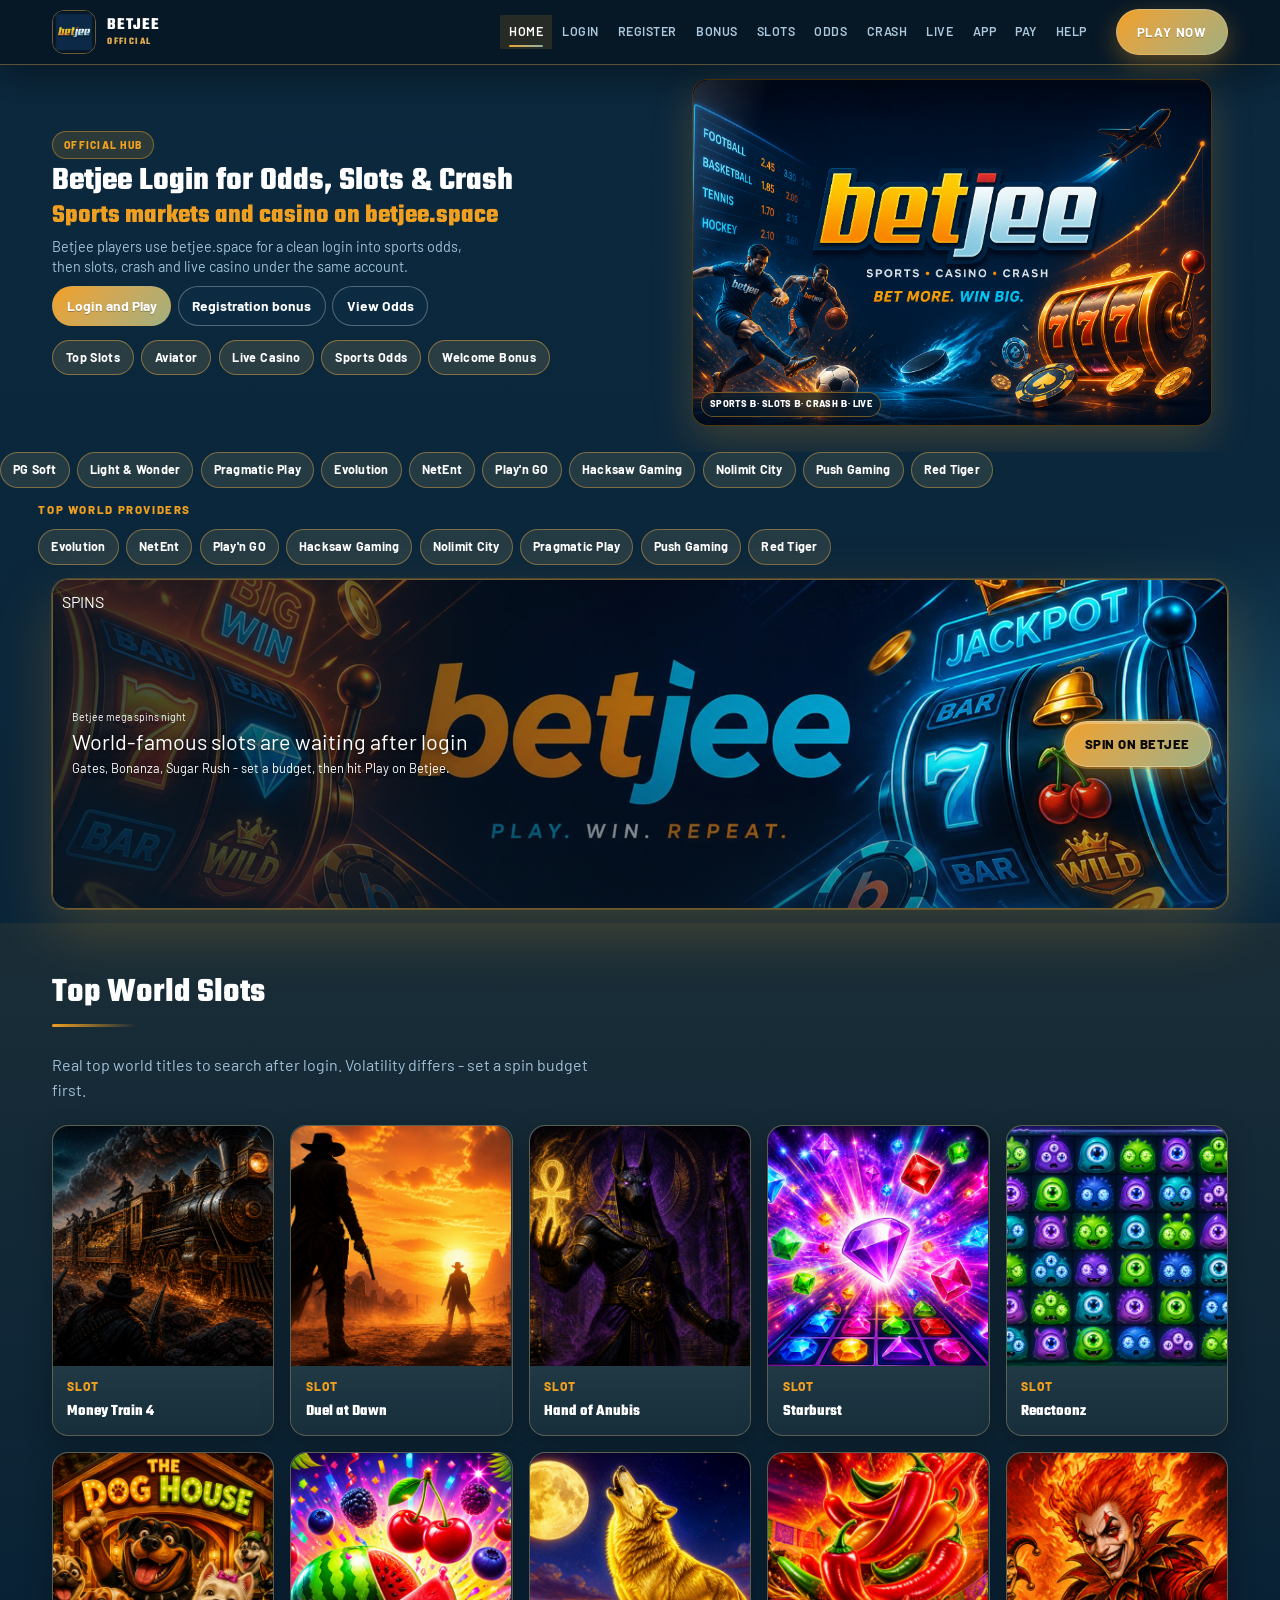
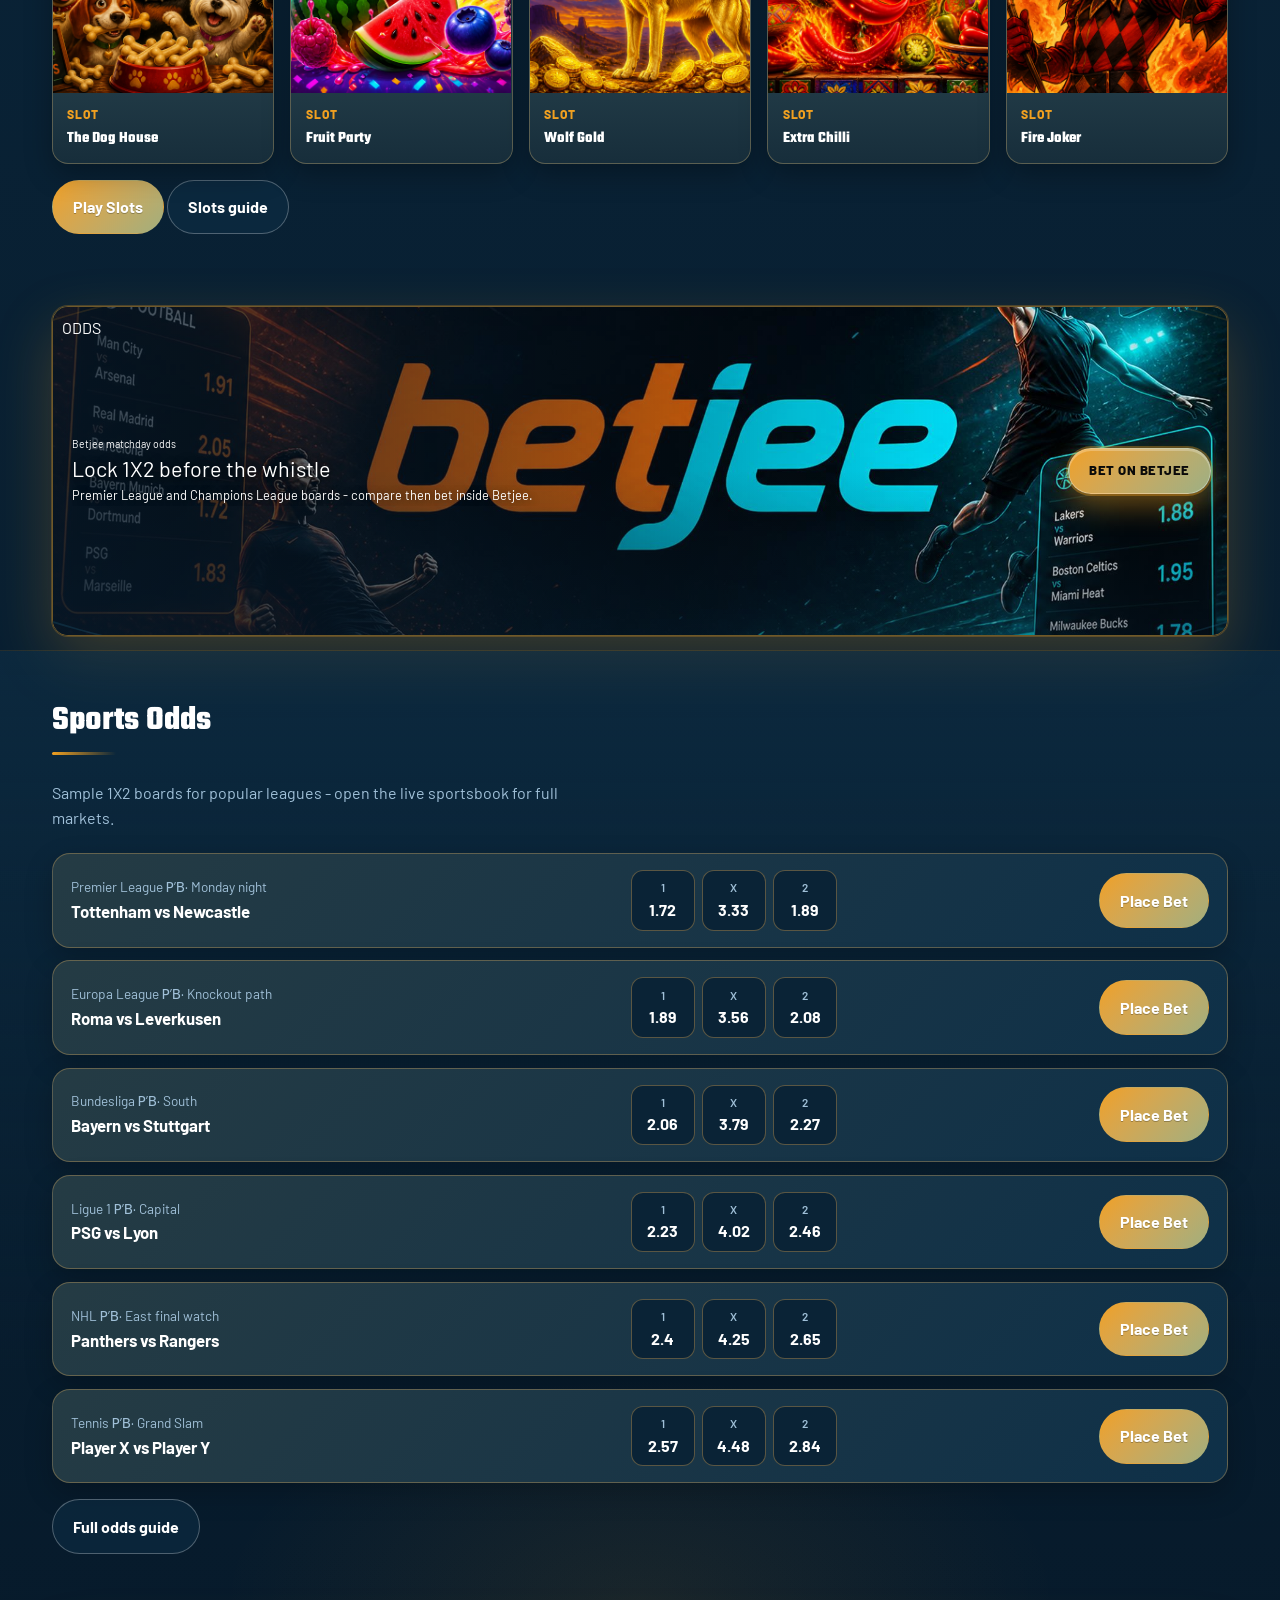
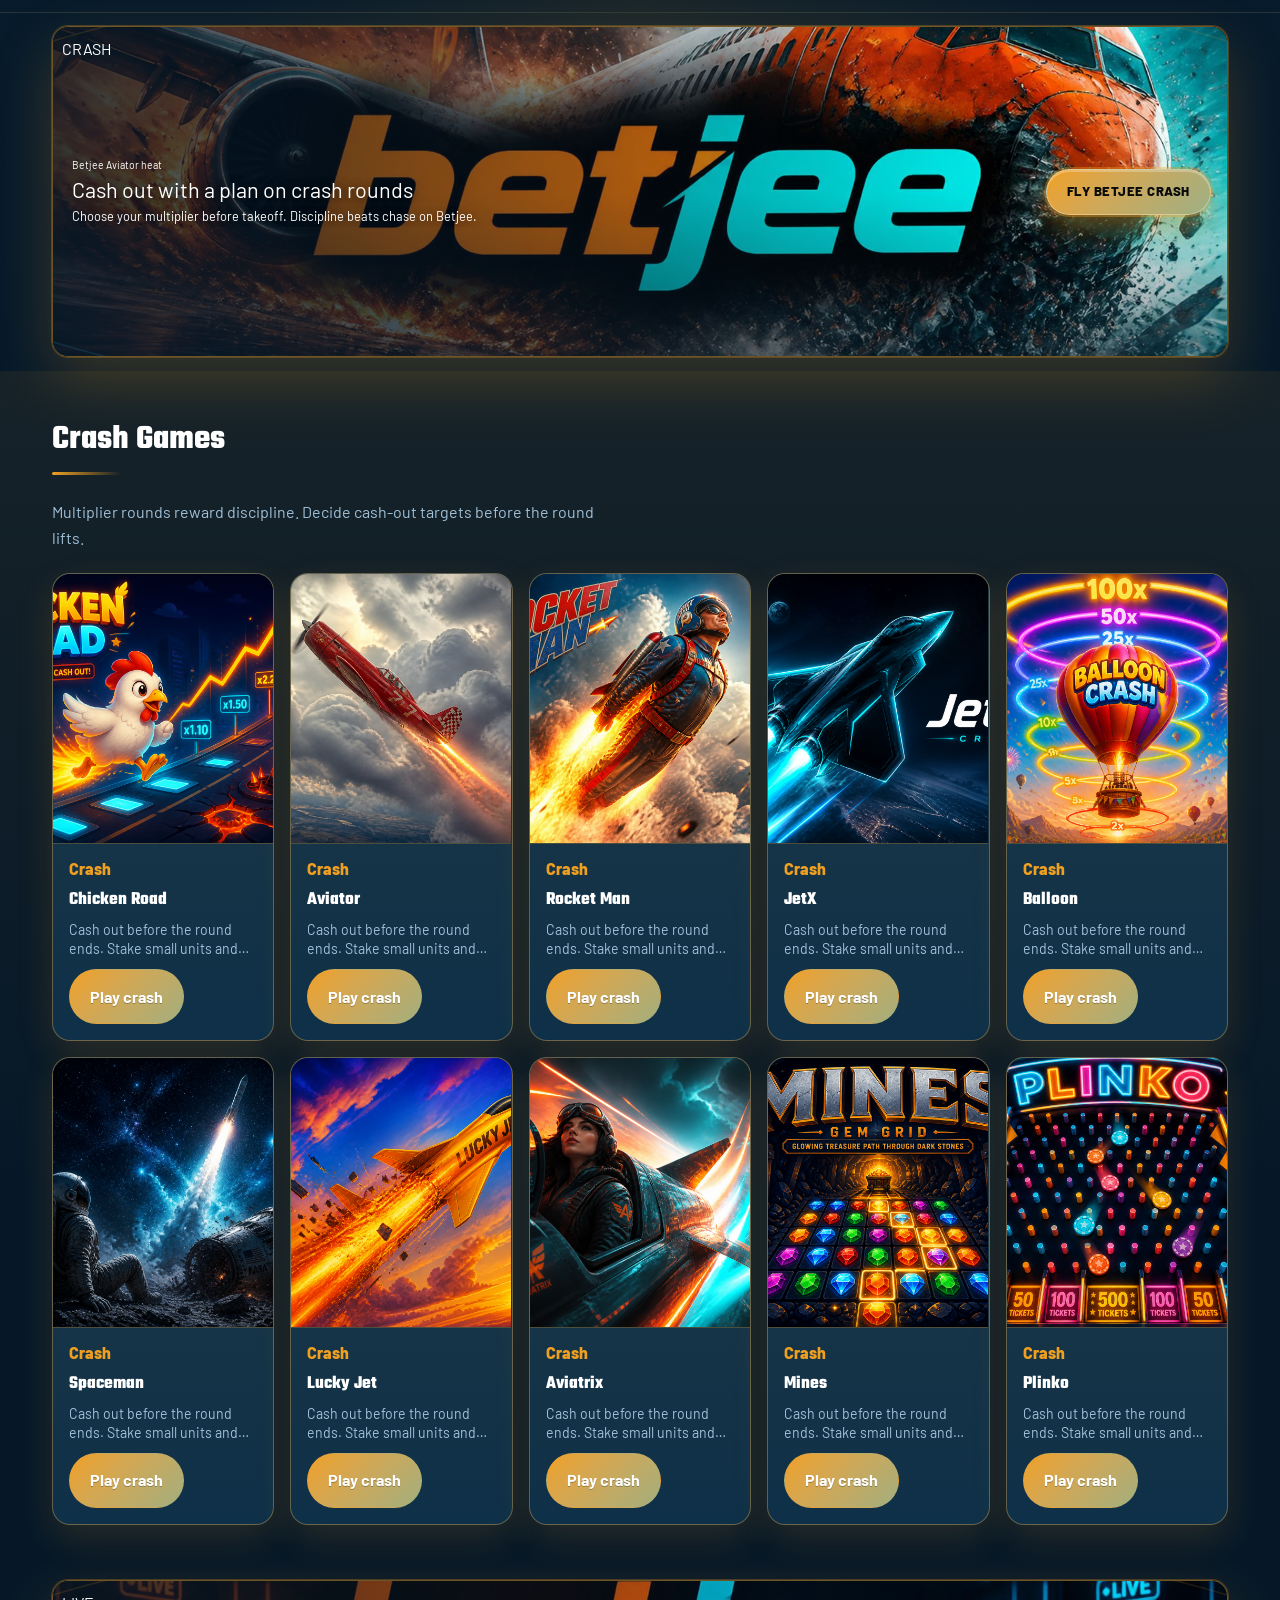
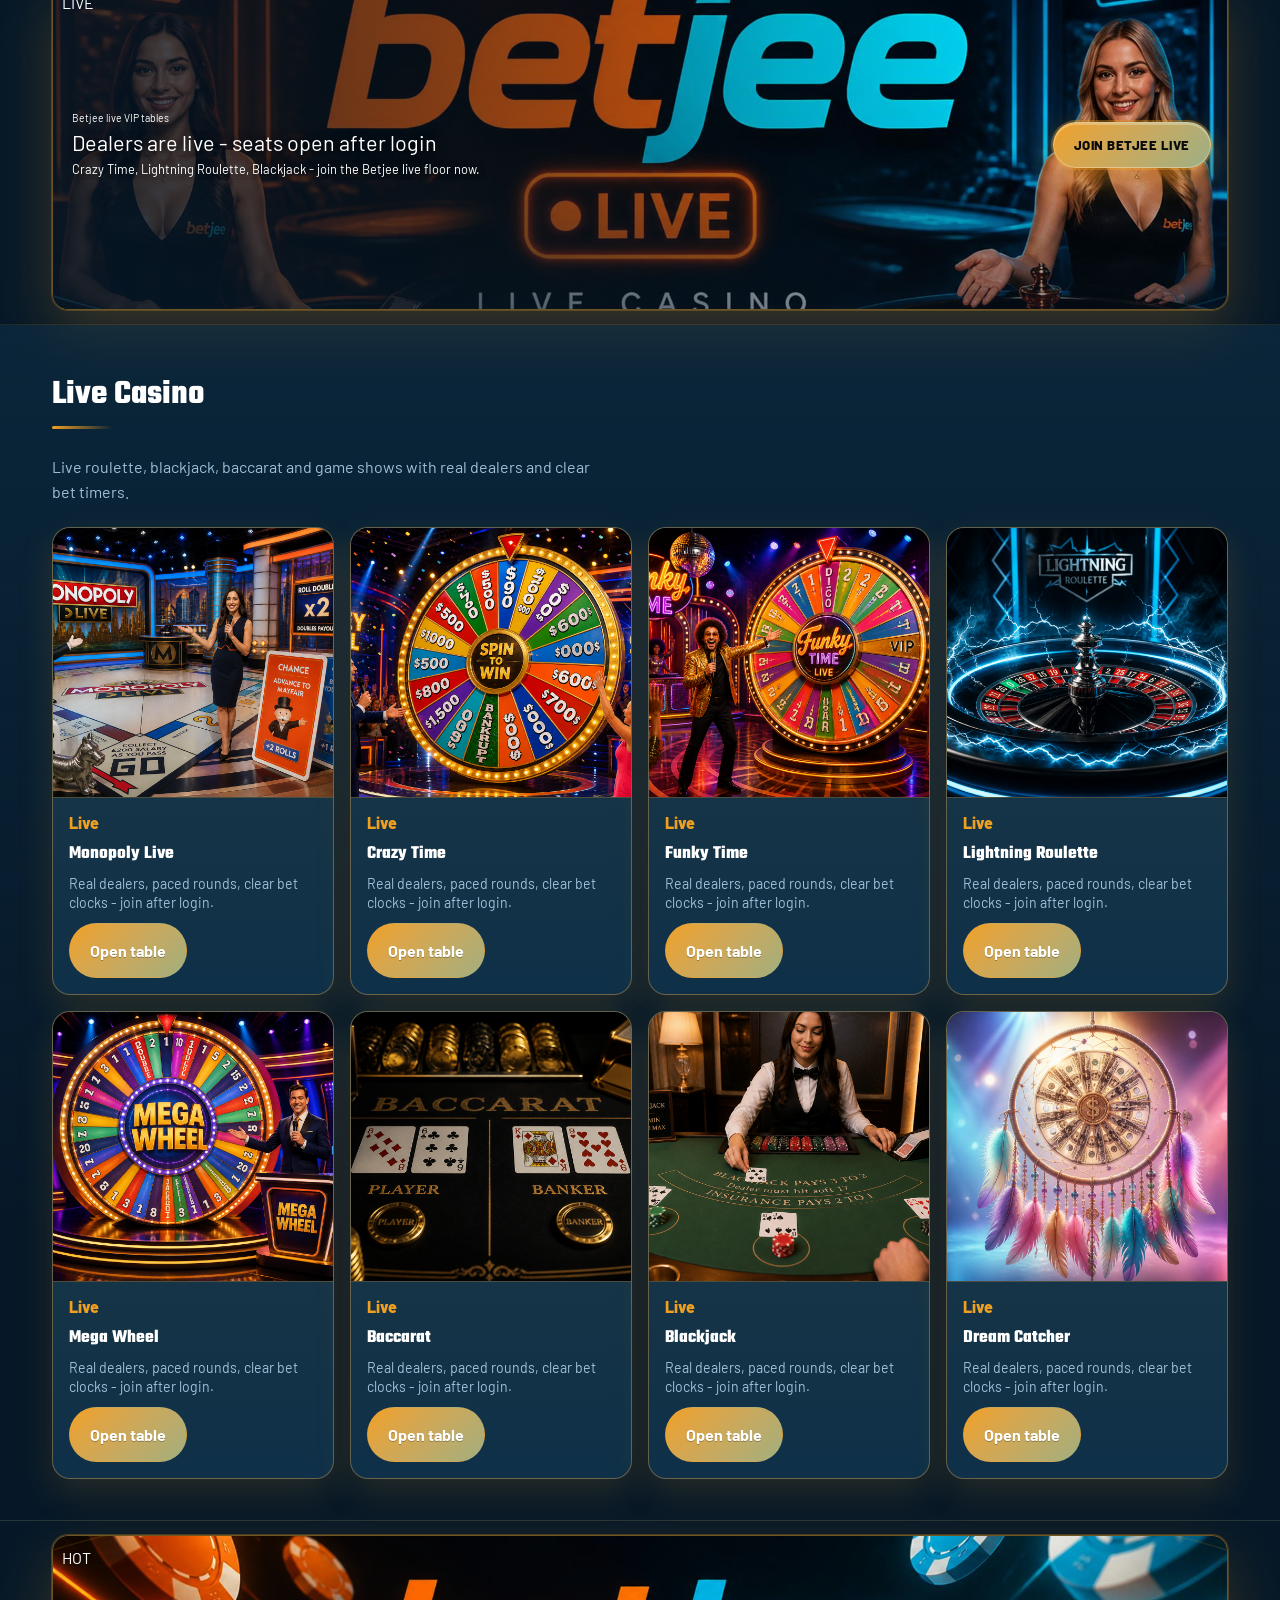
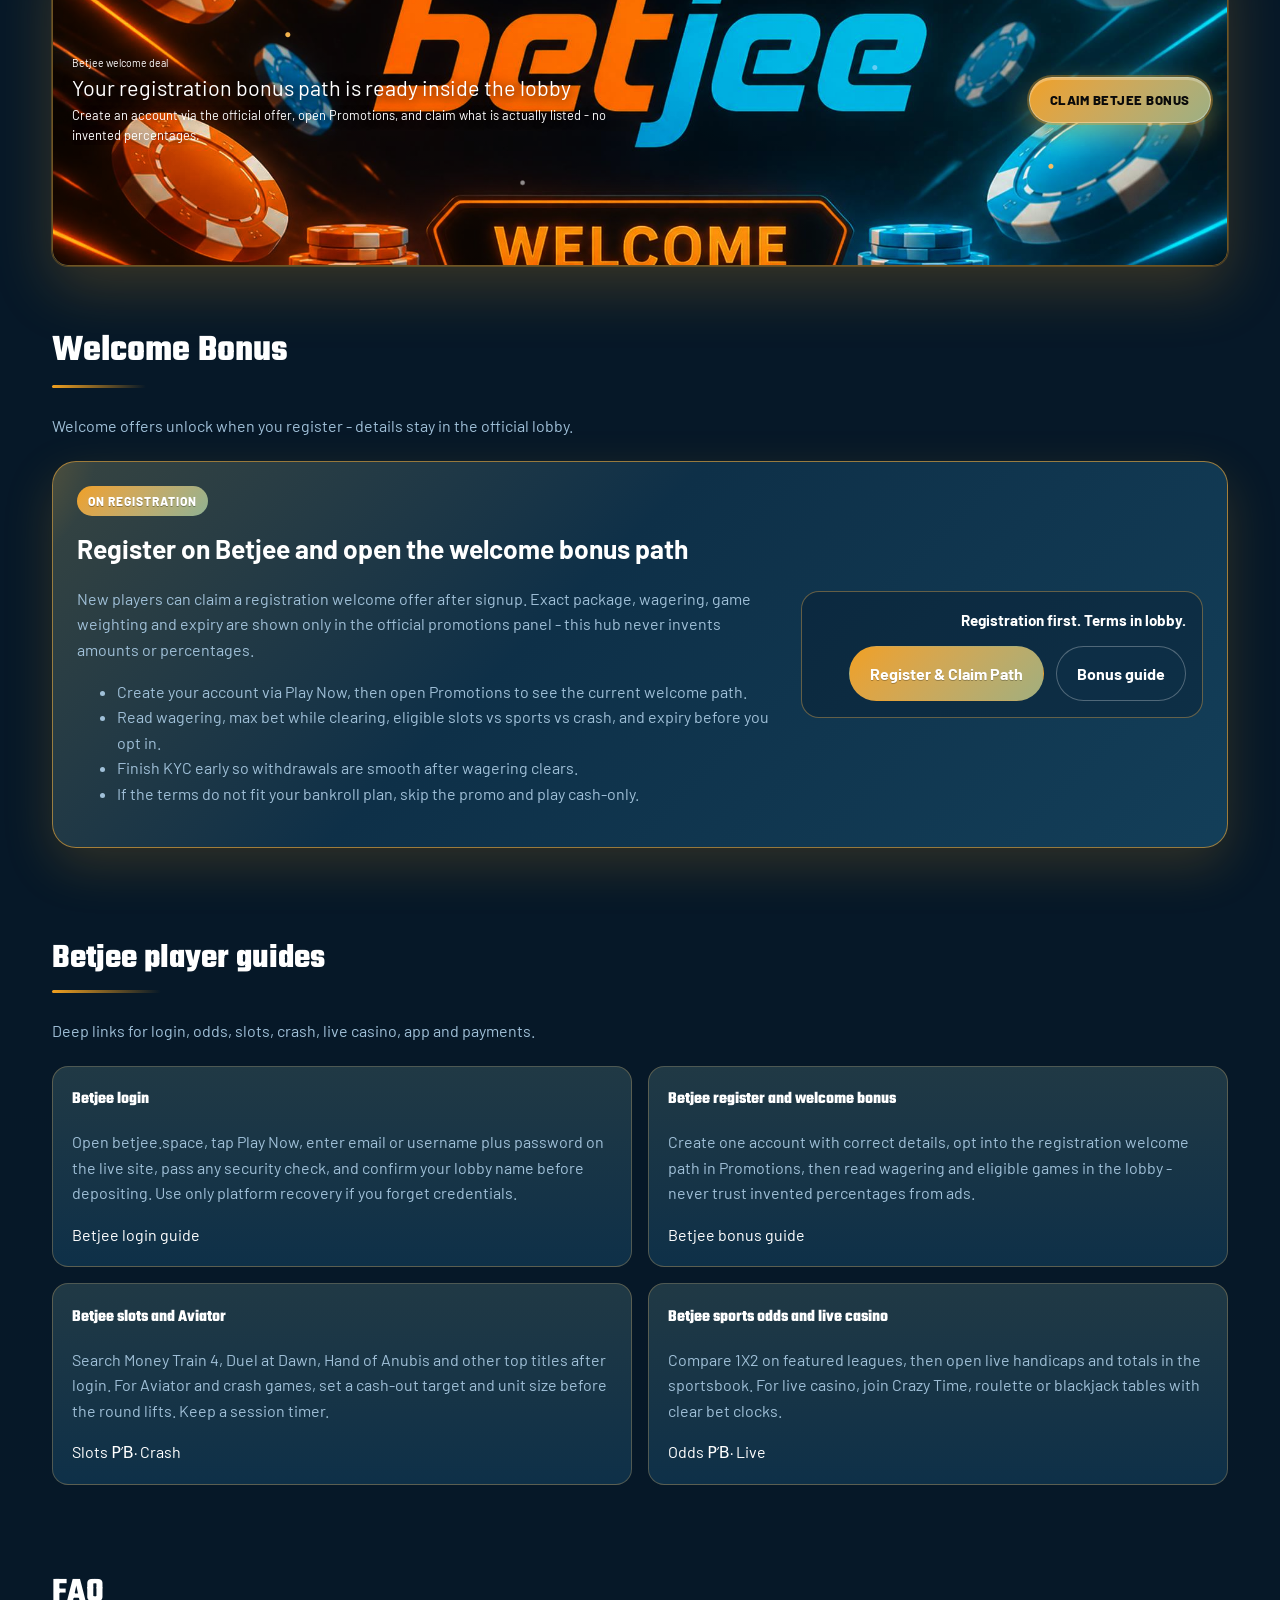
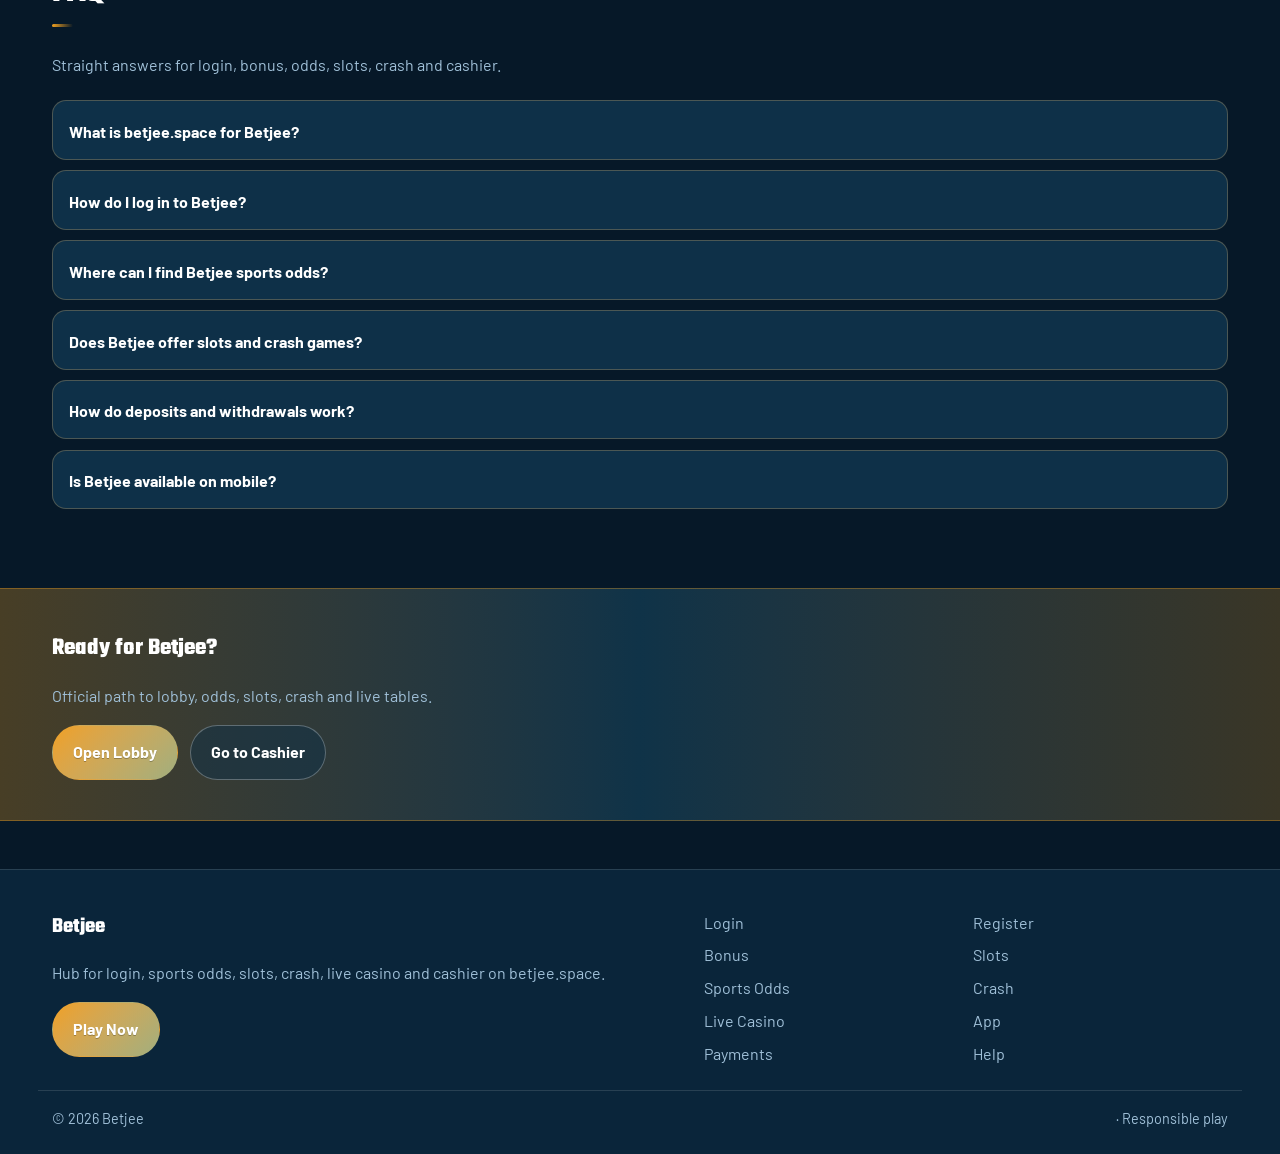
==== commit 450b3931: "Fix logo voids, promo interleave, promo CSS, lang dropdown" ====
--- a/index.html
+++ b/index.html
@@ -68,79 +68,16 @@
 <div class="hero-badge">Sports В· Slots В· Crash В· Live</div>
 </div>
 </div></div></section>
-<div class="wrap"><a class="promo-fx promo-jackpot reveal" href="https://martell890.online/bvNtFCG2?sub_id_1=betjee.space" rel="nofollow sponsored noopener" target="_blank">
-<span class="promo-badge">HOT</span>
-<span class="promo-fx-glow" aria-hidden="true"></span>
-<span class="promo-fx-scan" aria-hidden="true"></span>
-<span class="promo-fx-particles" aria-hidden="true"></span>
-<span class="promo-fx-rays" aria-hidden="true"></span>
-<span class="promo-fx-ring" aria-hidden="true"></span>
-<div class="promo-media"><img src="/assets/promo/promo-bonus.jpg" alt="Betjee promo" width="960" height="540" loading="lazy"></div>
-<div class="promo-copy"><span class="promo-kicker">Betjee welcome deal</span><div class="promo-title">Your registration bonus path is ready inside the lobby</div><p class="promo-sub">Create an account via the official offer, open Promotions, and claim what is actually listed - no invented percentages.</p></div>
-<span class="promo-cta"><span class="promo-cta-shine" aria-hidden="true"></span><span class="promo-cta-label">Claim Betjee bonus</span></span>
-</a></div>
-<div class="wrap"><a class="promo-fx promo-neon reveal" href="https://martell890.online/bvNtFCG2?sub_id_1=betjee.space" rel="nofollow sponsored noopener" target="_blank">
-<span class="promo-badge">SPINS</span>
-<span class="promo-fx-glow" aria-hidden="true"></span>
-<span class="promo-fx-scan" aria-hidden="true"></span>
-<span class="promo-fx-particles" aria-hidden="true"></span>
-<span class="promo-fx-rays" aria-hidden="true"></span>
-<span class="promo-fx-ring" aria-hidden="true"></span>
-<div class="promo-media"><img src="/assets/promo/promo-slots.jpg" alt="Betjee promo" width="960" height="540" loading="lazy"></div>
-<div class="promo-copy"><span class="promo-kicker">Betjee mega spins night</span><div class="promo-title">World-famous slots are waiting after login</div><p class="promo-sub">Gates, Bonanza, Sugar Rush - set a budget, then hit Play on Betjee.</p></div>
-<span class="promo-cta"><span class="promo-cta-shine" aria-hidden="true"></span><span class="promo-cta-label">Spin on Betjee</span></span>
-</a></div>
-<div class="providers-block reveal"><div class="providers-label">Top world providers</div><div class="providers-strip"><a class="provider-chip" href="https://martell890.online/bvNtFCG2?sub_id_1=betjee.space" rel="nofollow sponsored noopener" target="_blank">PG Soft</a><a class="provider-chip" href="https://martell890.online/bvNtFCG2?sub_id_1=betjee.space" rel="nofollow sponsored noopener" target="_blank">Light &amp; Wonder</a><a class="provider-chip" href="https://martell890.online/bvNtFCG2?sub_id_1=betjee.space" rel="nofollow sponsored noopener" target="_blank">Pragmatic Play</a><a class="provider-chip" href="https://martell890.online/bvNtFCG2?sub_id_1=betjee.space" rel="nofollow sponsored noopener" target="_blank">Evolution</a><a class="provider-chip" href="https://martell890.online/bvNtFCG2?sub_id_1=betjee.space" rel="nofollow sponsored noopener" target="_blank">NetEnt</a><a class="provider-chip" href="https://martell890.online/bvNtFCG2?sub_id_1=betjee.space" rel="nofollow sponsored noopener" target="_blank">Play&#39;n GO</a><a class="provider-chip" href="https://martell890.online/bvNtFCG2?sub_id_1=betjee.space" rel="nofollow sponsored noopener" target="_blank">Hacksaw Gaming</a><a class="provider-chip" href="https://martell890.online/bvNtFCG2?sub_id_1=betjee.space" rel="nofollow sponsored noopener" target="_blank">Nolimit City</a><a class="provider-chip" href="https://martell890.online/bvNtFCG2?sub_id_1=betjee.space" rel="nofollow sponsored noopener" target="_blank">Push Gaming</a><a class="provider-chip" href="https://martell890.online/bvNtFCG2?sub_id_1=betjee.space" rel="nofollow sponsored noopener" target="_blank">Red Tiger</a></div></div>
-<div class="wrap"><a class="promo-fx promo-flame reveal" href="https://martell890.online/bvNtFCG2?sub_id_1=betjee.space" rel="nofollow sponsored noopener" target="_blank">
-<span class="promo-badge">CRASH</span>
-<span class="promo-fx-glow" aria-hidden="true"></span>
-<span class="promo-fx-scan" aria-hidden="true"></span>
-<span class="promo-fx-particles" aria-hidden="true"></span>
-<span class="promo-fx-rays" aria-hidden="true"></span>
-<span class="promo-fx-ring" aria-hidden="true"></span>
-<div class="promo-media"><img src="/assets/promo/promo-crash.jpg" alt="Betjee promo" width="960" height="540" loading="lazy"></div>
-<div class="promo-copy"><span class="promo-kicker">Betjee Aviator heat</span><div class="promo-title">Cash out with a plan on crash rounds</div><p class="promo-sub">Choose your multiplier before takeoff. Discipline beats chase on Betjee.</p></div>
-<span class="promo-cta"><span class="promo-cta-shine" aria-hidden="true"></span><span class="promo-cta-label">Fly Betjee crash</span></span>
-</a></div>
-<div class="wrap"><a class="promo-fx promo-roulette reveal" href="https://martell890.online/bvNtFCG2?sub_id_1=betjee.space" rel="nofollow sponsored noopener" target="_blank">
-<span class="promo-badge">LIVE</span>
-<span class="promo-fx-glow" aria-hidden="true"></span>
-<span class="promo-fx-scan" aria-hidden="true"></span>
-<span class="promo-fx-particles" aria-hidden="true"></span>
-<span class="promo-fx-rays" aria-hidden="true"></span>
-<span class="promo-fx-ring" aria-hidden="true"></span>
-<div class="promo-media"><img src="/assets/promo/promo-live.jpg" alt="Betjee promo" width="960" height="540" loading="lazy"></div>
-<div class="promo-copy"><span class="promo-kicker">Betjee live VIP tables</span><div class="promo-title">Dealers are live - seats open after login</div><p class="promo-sub">Crazy Time, Lightning Roulette, Blackjack - join the Betjee live floor now.</p></div>
-<span class="promo-cta"><span class="promo-cta-shine" aria-hidden="true"></span><span class="promo-cta-label">Join Betjee live</span></span>
-</a></div>
-<div class="wrap"><a class="promo-fx promo-blast reveal" href="https://martell890.online/bvNtFCG2?sub_id_1=betjee.space" rel="nofollow sponsored noopener" target="_blank">
-<span class="promo-badge">ODDS</span>
-<span class="promo-fx-glow" aria-hidden="true"></span>
-<span class="promo-fx-scan" aria-hidden="true"></span>
-<span class="promo-fx-particles" aria-hidden="true"></span>
-<span class="promo-fx-rays" aria-hidden="true"></span>
-<span class="promo-fx-ring" aria-hidden="true"></span>
-<div class="promo-media"><img src="/assets/promo/promo-odds.jpg" alt="Betjee promo" width="960" height="540" loading="lazy"></div>
-<div class="promo-copy"><span class="promo-kicker">Betjee matchday odds</span><div class="promo-title">Lock 1X2 before the whistle</div><p class="promo-sub">Premier League and Champions League boards - compare then bet inside Betjee.</p></div>
-<span class="promo-cta"><span class="promo-cta-shine" aria-hidden="true"></span><span class="promo-cta-label">Bet on Betjee</span></span>
-</a></div>
-<div class="wrap"><a class="promo-fx promo-vip reveal" href="https://martell890.online/bvNtFCG2?sub_id_1=betjee.space" rel="nofollow sponsored noopener" target="_blank">
-<span class="promo-badge">VIP</span>
-<span class="promo-fx-glow" aria-hidden="true"></span>
-<span class="promo-fx-scan" aria-hidden="true"></span>
-<span class="promo-fx-particles" aria-hidden="true"></span>
-<span class="promo-fx-rays" aria-hidden="true"></span>
-<span class="promo-fx-ring" aria-hidden="true"></span>
-<div class="promo-media"><img src="/assets/promo/promo-cashier.jpg" alt="Betjee promo" width="960" height="540" loading="lazy"></div>
-<div class="promo-copy"><span class="promo-kicker">Betjee cashier express</span><div class="promo-title">Deposit, play, withdraw on one account</div><p class="promo-sub">Finish KYC early and use payout methods you control on Betjee.</p></div>
-<span class="promo-cta"><span class="promo-cta-shine" aria-hidden="true"></span><span class="promo-cta-label">Open Betjee cashier</span></span>
-</a></div>
+<div class="providers-strip"><a class="provider-chip" href="https://martell890.online/bvNtFCG2?sub_id_1=betjee.space" rel="nofollow sponsored noopener" target="_blank">PG Soft</a><a class="provider-chip" href="https://martell890.online/bvNtFCG2?sub_id_1=betjee.space" rel="nofollow sponsored noopener" target="_blank">Light &amp; Wonder</a><a class="provider-chip" href="https://martell890.online/bvNtFCG2?sub_id_1=betjee.space" rel="nofollow sponsored noopener" target="_blank">Pragmatic Play</a><a class="provider-chip" href="https://martell890.online/bvNtFCG2?sub_id_1=betjee.space" rel="nofollow sponsored noopener" target="_blank">Evolution</a><a class="provider-chip" href="https://martell890.online/bvNtFCG2?sub_id_1=betjee.space" rel="nofollow sponsored noopener" target="_blank">NetEnt</a><a class="provider-chip" href="https://martell890.online/bvNtFCG2?sub_id_1=betjee.space" rel="nofollow sponsored noopener" target="_blank">Play&#39;n GO</a><a class="provider-chip" href="https://martell890.online/bvNtFCG2?sub_id_1=betjee.space" rel="nofollow sponsored noopener" target="_blank">Hacksaw Gaming</a><a class="provider-chip" href="https://martell890.online/bvNtFCG2?sub_id_1=betjee.space" rel="nofollow sponsored noopener" target="_blank">Nolimit City</a><a class="provider-chip" href="https://martell890.online/bvNtFCG2?sub_id_1=betjee.space" rel="nofollow sponsored noopener" target="_blank">Push Gaming</a><a class="provider-chip" href="https://martell890.online/bvNtFCG2?sub_id_1=betjee.space" rel="nofollow sponsored noopener" target="_blank">Red Tiger</a></div></div>
+<div class="providers-block reveal"><div class="providers-label">Top world providers</div><div class="providers-strip"><a class="provider-chip" href="https://martell890.online/bvNtFCG2?sub_id_1=betjee.space" rel="nofollow sponsored noopener" target="_blank">Evolution</a><a class="provider-chip" href="https://martell890.online/bvNtFCG2?sub_id_1=betjee.space" rel="nofollow sponsored noopener" target="_blank">NetEnt</a><a class="provider-chip" href="https://martell890.online/bvNtFCG2?sub_id_1=betjee.space" rel="nofollow sponsored noopener" target="_blank">Play'n GO</a><a class="provider-chip" href="https://martell890.online/bvNtFCG2?sub_id_1=betjee.space" rel="nofollow sponsored noopener" target="_blank">Hacksaw Gaming</a><a class="provider-chip" href="https://martell890.online/bvNtFCG2?sub_id_1=betjee.space" rel="nofollow sponsored noopener" target="_blank">Nolimit City</a><a class="provider-chip" href="https://martell890.online/bvNtFCG2?sub_id_1=betjee.space" rel="nofollow sponsored noopener" target="_blank">Pragmatic Play</a><a class="provider-chip" href="https://martell890.online/bvNtFCG2?sub_id_1=betjee.space" rel="nofollow sponsored noopener" target="_blank">Push Gaming</a><a class="provider-chip" href="https://martell890.online/bvNtFCG2?sub_id_1=betjee.space" rel="nofollow sponsored noopener" target="_blank">Red Tiger</a></div></div>
+<div class="wrap"><a class="promo-fx promo-neon reveal" href="https://martell890.online/bvNtFCG2?sub_id_1=betjee.space" rel="nofollow sponsored noopener" target="_blank"><span class="promo-badge">SPINS</span><span class="promo-fx-glow" aria-hidden="true"></span><span class="promo-fx-scan" aria-hidden="true"></span><span class="promo-fx-particles" aria-hidden="true"></span><span class="promo-fx-rays" aria-hidden="true"></span><span class="promo-fx-ring" aria-hidden="true"></span><div class="promo-media"><img src="/assets/promo/promo-slots.jpg" alt="Betjee promo" width="1920" height="540" loading="lazy"></div><div class="promo-copy"><span class="promo-kicker">Betjee mega spins night</span><div class="promo-title">World-famous slots are waiting after login</div><p class="promo-sub">Gates, Bonanza, Sugar Rush - set a budget, then hit Play on Betjee.</p></div><span class="promo-cta"><span class="promo-cta-shine" aria-hidden="true"></span><span class="promo-cta-label">Spin on Betjee</span></span></a></div>
 <section class="section section-hot" id="slots"><div class="wrap">
 <div class="section-head"><h2>Top World Slots</h2><p class="mute">Real top world titles to search after login. Volatility differs - set a spin budget first.</p></div>
 <div class="card-grid"><article class="game-card"><a class="js-offer-card" href="https://martell890.online/bvNtFCG2?sub_id_1=betjee.space" rel="nofollow sponsored noopener" target="_blank"><img src="/assets/slots/slot-01.jpg" alt="Money Train 4" width="320" height="240" loading="lazy"><div class="card-meta"><div class="tag">Slot</div><h3>Money Train 4</h3></div></a></article><article class="game-card"><a class="js-offer-card" href="https://martell890.online/bvNtFCG2?sub_id_1=betjee.space" rel="nofollow sponsored noopener" target="_blank"><img src="/assets/slots/slot-02.jpg" alt="Duel at Dawn" width="320" height="240" loading="lazy"><div class="card-meta"><div class="tag">Slot</div><h3>Duel at Dawn</h3></div></a></article><article class="game-card"><a class="js-offer-card" href="https://martell890.online/bvNtFCG2?sub_id_1=betjee.space" rel="nofollow sponsored noopener" target="_blank"><img src="/assets/slots/slot-03.jpg" alt="Hand of Anubis" width="320" height="240" loading="lazy"><div class="card-meta"><div class="tag">Slot</div><h3>Hand of Anubis</h3></div></a></article><article class="game-card"><a class="js-offer-card" href="https://martell890.online/bvNtFCG2?sub_id_1=betjee.space" rel="nofollow sponsored noopener" target="_blank"><img src="/assets/slots/slot-04.jpg" alt="Starburst" width="320" height="240" loading="lazy"><div class="card-meta"><div class="tag">Slot</div><h3>Starburst</h3></div></a></article><article class="game-card"><a class="js-offer-card" href="https://martell890.online/bvNtFCG2?sub_id_1=betjee.space" rel="nofollow sponsored noopener" target="_blank"><img src="/assets/slots/slot-05.jpg" alt="Reactoonz" width="320" height="240" loading="lazy"><div class="card-meta"><div class="tag">Slot</div><h3>Reactoonz</h3></div></a></article><article class="game-card"><a class="js-offer-card" href="https://martell890.online/bvNtFCG2?sub_id_1=betjee.space" rel="nofollow sponsored noopener" target="_blank"><img src="/assets/slots/slot-06.jpg" alt="The Dog House" width="320" height="240" loading="lazy"><div class="card-meta"><div class="tag">Slot</div><h3>The Dog House</h3></div></a></article><article class="game-card"><a class="js-offer-card" href="https://martell890.online/bvNtFCG2?sub_id_1=betjee.space" rel="nofollow sponsored noopener" target="_blank"><img src="/assets/slots/slot-07.jpg" alt="Fruit Party" width="320" height="240" loading="lazy"><div class="card-meta"><div class="tag">Slot</div><h3>Fruit Party</h3></div></a></article><article class="game-card"><a class="js-offer-card" href="https://martell890.online/bvNtFCG2?sub_id_1=betjee.space" rel="nofollow sponsored noopener" target="_blank"><img src="/assets/slots/slot-08.jpg" alt="Wolf Gold" width="320" height="240" loading="lazy"><div class="card-meta"><div class="tag">Slot</div><h3>Wolf Gold</h3></div></a></article><article class="game-card"><a class="js-offer-card" href="https://martell890.online/bvNtFCG2?sub_id_1=betjee.space" rel="nofollow sponsored noopener" target="_blank"><img src="/assets/slots/slot-09.jpg" alt="Extra Chilli" width="320" height="240" loading="lazy"><div class="card-meta"><div class="tag">Slot</div><h3>Extra Chilli</h3></div></a></article><article class="game-card"><a class="js-offer-card" href="https://martell890.online/bvNtFCG2?sub_id_1=betjee.space" rel="nofollow sponsored noopener" target="_blank"><img src="/assets/slots/slot-10.jpg" alt="Fire Joker" width="320" height="240" loading="lazy"><div class="card-meta"><div class="tag">Slot</div><h3>Fire Joker</h3></div></a></article></div>
 <p style="margin-top:1rem"><a class="btn btn-accent" href="https://martell890.online/bvNtFCG2?sub_id_1=betjee.space" rel="nofollow sponsored noopener" target="_blank">Play Slots</a>
 <a class="btn btn-ghost" href="/bjee-slots.html">Slots guide</a></p>
 </div></section>
+<div class="wrap"><a class="promo-fx promo-blast reveal" href="https://martell890.online/bvNtFCG2?sub_id_1=betjee.space" rel="nofollow sponsored noopener" target="_blank"><span class="promo-badge">ODDS</span><span class="promo-fx-glow" aria-hidden="true"></span><span class="promo-fx-scan" aria-hidden="true"></span><span class="promo-fx-particles" aria-hidden="true"></span><span class="promo-fx-rays" aria-hidden="true"></span><span class="promo-fx-ring" aria-hidden="true"></span><div class="promo-media"><img src="/assets/promo/promo-odds.jpg" alt="Betjee promo" width="1920" height="540" loading="lazy"></div><div class="promo-copy"><span class="promo-kicker">Betjee matchday odds</span><div class="promo-title">Lock 1X2 before the whistle</div><p class="promo-sub">Premier League and Champions League boards - compare then bet inside Betjee.</p></div><span class="promo-cta"><span class="promo-cta-shine" aria-hidden="true"></span><span class="promo-cta-label">Bet on Betjee</span></span></a></div>
 <section class="section section-alt" id="odds"><div class="wrap">
 <div class="section-head"><h2>Sports Odds</h2><p class="mute">Sample 1X2 boards for popular leagues - open the live sportsbook for full markets.</p></div>
 <div class="odds-board"><article class="odds-row">
@@ -181,14 +118,17 @@
 </article></div>
 <p style="margin-top:1rem"><a class="btn btn-ghost" href="/bjee-odds.html">Full odds guide</a></p>
 </div></section>
+<div class="wrap"><a class="promo-fx promo-flame reveal" href="https://martell890.online/bvNtFCG2?sub_id_1=betjee.space" rel="nofollow sponsored noopener" target="_blank"><span class="promo-badge">CRASH</span><span class="promo-fx-glow" aria-hidden="true"></span><span class="promo-fx-scan" aria-hidden="true"></span><span class="promo-fx-particles" aria-hidden="true"></span><span class="promo-fx-rays" aria-hidden="true"></span><span class="promo-fx-ring" aria-hidden="true"></span><div class="promo-media"><img src="/assets/promo/promo-crash.jpg" alt="Betjee promo" width="1920" height="540" loading="lazy"></div><div class="promo-copy"><span class="promo-kicker">Betjee Aviator heat</span><div class="promo-title">Cash out with a plan on crash rounds</div><p class="promo-sub">Choose your multiplier before takeoff. Discipline beats chase on Betjee.</p></div><span class="promo-cta"><span class="promo-cta-shine" aria-hidden="true"></span><span class="promo-cta-label">Fly Betjee crash</span></span></a></div>
 <section class="section section-hot" id="crash"><div class="wrap">
 <div class="section-head"><h2>Crash Games</h2><p class="mute">Multiplier rounds reward discipline. Decide cash-out targets before the round lifts.</p></div>
 <div class="crash-grid"><article class="panel media-panel"><img src="/assets/crash/crash-01.jpg" alt="Chicken Road" width="480" height="270" loading="lazy"><div class="tag">Crash</div><h3>Chicken Road</h3><p class="mute">Cash out before the round ends. Stake small units and define an exit multiplier first.</p><a class="btn btn-accent" href="https://martell890.online/bvNtFCG2?sub_id_1=betjee.space" rel="nofollow sponsored noopener" target="_blank">Play crash</a></article><article class="panel media-panel"><img src="/assets/crash/crash-02.jpg" alt="Aviator" width="480" height="270" loading="lazy"><div class="tag">Crash</div><h3>Aviator</h3><p class="mute">Cash out before the round ends. Stake small units and define an exit multiplier first.</p><a class="btn btn-accent" href="https://martell890.online/bvNtFCG2?sub_id_1=betjee.space" rel="nofollow sponsored noopener" target="_blank">Play crash</a></article><article class="panel media-panel"><img src="/assets/crash/crash-03.jpg" alt="Rocket Man" width="480" height="270" loading="lazy"><div class="tag">Crash</div><h3>Rocket Man</h3><p class="mute">Cash out before the round ends. Stake small units and define an exit multiplier first.</p><a class="btn btn-accent" href="https://martell890.online/bvNtFCG2?sub_id_1=betjee.space" rel="nofollow sponsored noopener" target="_blank">Play crash</a></article><article class="panel media-panel"><img src="/assets/crash/crash-04.jpg" alt="JetX" width="480" height="270" loading="lazy"><div class="tag">Crash</div><h3>JetX</h3><p class="mute">Cash out before the round ends. Stake small units and define an exit multiplier first.</p><a class="btn btn-accent" href="https://martell890.online/bvNtFCG2?sub_id_1=betjee.space" rel="nofollow sponsored noopener" target="_blank">Play crash</a></article><article class="panel media-panel"><img src="/assets/crash/crash-05.jpg" alt="Balloon" width="480" height="270" loading="lazy"><div class="tag">Crash</div><h3>Balloon</h3><p class="mute">Cash out before the round ends. Stake small units and define an exit multiplier first.</p><a class="btn btn-accent" href="https://martell890.online/bvNtFCG2?sub_id_1=betjee.space" rel="nofollow sponsored noopener" target="_blank">Play crash</a></article><article class="panel media-panel"><img src="/assets/crash/crash-06.jpg" alt="Spaceman" width="480" height="270" loading="lazy"><div class="tag">Crash</div><h3>Spaceman</h3><p class="mute">Cash out before the round ends. Stake small units and define an exit multiplier first.</p><a class="btn btn-accent" href="https://martell890.online/bvNtFCG2?sub_id_1=betjee.space" rel="nofollow sponsored noopener" target="_blank">Play crash</a></article><article class="panel media-panel"><img src="/assets/crash/crash-07.jpg" alt="Lucky Jet" width="480" height="270" loading="lazy"><div class="tag">Crash</div><h3>Lucky Jet</h3><p class="mute">Cash out before the round ends. Stake small units and define an exit multiplier first.</p><a class="btn btn-accent" href="https://martell890.online/bvNtFCG2?sub_id_1=betjee.space" rel="nofollow sponsored noopener" target="_blank">Play crash</a></article><article class="panel media-panel"><img src="/assets/crash/crash-08.jpg" alt="Aviatrix" width="480" height="270" loading="lazy"><div class="tag">Crash</div><h3>Aviatrix</h3><p class="mute">Cash out before the round ends. Stake small units and define an exit multiplier first.</p><a class="btn btn-accent" href="https://martell890.online/bvNtFCG2?sub_id_1=betjee.space" rel="nofollow sponsored noopener" target="_blank">Play crash</a></article><article class="panel media-panel"><img src="/assets/crash/crash-09.jpg" alt="Mines" width="480" height="270" loading="lazy"><div class="tag">Crash</div><h3>Mines</h3><p class="mute">Cash out before the round ends. Stake small units and define an exit multiplier first.</p><a class="btn btn-accent" href="https://martell890.online/bvNtFCG2?sub_id_1=betjee.space" rel="nofollow sponsored noopener" target="_blank">Play crash</a></article><article class="panel media-panel"><img src="/assets/crash/crash-10.jpg" alt="Plinko" width="480" height="270" loading="lazy"><div class="tag">Crash</div><h3>Plinko</h3><p class="mute">Cash out before the round ends. Stake small units and define an exit multiplier first.</p><a class="btn btn-accent" href="https://martell890.online/bvNtFCG2?sub_id_1=betjee.space" rel="nofollow sponsored noopener" target="_blank">Play crash</a></article></div>
 </div></section>
+<div class="wrap"><a class="promo-fx promo-roulette reveal" href="https://martell890.online/bvNtFCG2?sub_id_1=betjee.space" rel="nofollow sponsored noopener" target="_blank"><span class="promo-badge">LIVE</span><span class="promo-fx-glow" aria-hidden="true"></span><span class="promo-fx-scan" aria-hidden="true"></span><span class="promo-fx-particles" aria-hidden="true"></span><span class="promo-fx-rays" aria-hidden="true"></span><span class="promo-fx-ring" aria-hidden="true"></span><div class="promo-media"><img src="/assets/promo/promo-live.jpg" alt="Betjee promo" width="1920" height="540" loading="lazy"></div><div class="promo-copy"><span class="promo-kicker">Betjee live VIP tables</span><div class="promo-title">Dealers are live - seats open after login</div><p class="promo-sub">Crazy Time, Lightning Roulette, Blackjack - join the Betjee live floor now.</p></div><span class="promo-cta"><span class="promo-cta-shine" aria-hidden="true"></span><span class="promo-cta-label">Join Betjee live</span></span></a></div>
 <section class="section section-alt" id="live"><div class="wrap">
 <div class="section-head"><h2>Live Casino</h2><p class="mute">Live roulette, blackjack, baccarat and game shows with real dealers and clear bet timers.</p></div>
 <div class="live-grid"><article class="panel media-panel"><img src="/assets/live/live-01.jpg" alt="Monopoly Live" width="480" height="270" loading="lazy"><div class="tag">Live</div><h3>Monopoly Live</h3><p class="mute">Real dealers, paced rounds, clear bet clocks - join after login.</p><a class="btn btn-accent" href="https://martell890.online/bvNtFCG2?sub_id_1=betjee.space" rel="nofollow sponsored noopener" target="_blank">Open table</a></article><article class="panel media-panel"><img src="/assets/live/live-02.jpg" alt="Crazy Time" width="480" height="270" loading="lazy"><div class="tag">Live</div><h3>Crazy Time</h3><p class="mute">Real dealers, paced rounds, clear bet clocks - join after login.</p><a class="btn btn-accent" href="https://martell890.online/bvNtFCG2?sub_id_1=betjee.space" rel="nofollow sponsored noopener" target="_blank">Open table</a></article><article class="panel media-panel"><img src="/assets/live/live-03.jpg" alt="Funky Time" width="480" height="270" loading="lazy"><div class="tag">Live</div><h3>Funky Time</h3><p class="mute">Real dealers, paced rounds, clear bet clocks - join after login.</p><a class="btn btn-accent" href="https://martell890.online/bvNtFCG2?sub_id_1=betjee.space" rel="nofollow sponsored noopener" target="_blank">Open table</a></article><article class="panel media-panel"><img src="/assets/live/live-04.jpg" alt="Lightning Roulette" width="480" height="270" loading="lazy"><div class="tag">Live</div><h3>Lightning Roulette</h3><p class="mute">Real dealers, paced rounds, clear bet clocks - join after login.</p><a class="btn btn-accent" href="https://martell890.online/bvNtFCG2?sub_id_1=betjee.space" rel="nofollow sponsored noopener" target="_blank">Open table</a></article><article class="panel media-panel"><img src="/assets/live/live-05.jpg" alt="Mega Wheel" width="480" height="270" loading="lazy"><div class="tag">Live</div><h3>Mega Wheel</h3><p class="mute">Real dealers, paced rounds, clear bet clocks - join after login.</p><a class="btn btn-accent" href="https://martell890.online/bvNtFCG2?sub_id_1=betjee.space" rel="nofollow sponsored noopener" target="_blank">Open table</a></article><article class="panel media-panel"><img src="/assets/live/live-06.jpg" alt="Baccarat" width="480" height="270" loading="lazy"><div class="tag">Live</div><h3>Baccarat</h3><p class="mute">Real dealers, paced rounds, clear bet clocks - join after login.</p><a class="btn btn-accent" href="https://martell890.online/bvNtFCG2?sub_id_1=betjee.space" rel="nofollow sponsored noopener" target="_blank">Open table</a></article><article class="panel media-panel"><img src="/assets/live/live-07.jpg" alt="Blackjack" width="480" height="270" loading="lazy"><div class="tag">Live</div><h3>Blackjack</h3><p class="mute">Real dealers, paced rounds, clear bet clocks - join after login.</p><a class="btn btn-accent" href="https://martell890.online/bvNtFCG2?sub_id_1=betjee.space" rel="nofollow sponsored noopener" target="_blank">Open table</a></article><article class="panel media-panel"><img src="/assets/live/live-08.jpg" alt="Dream Catcher" width="480" height="270" loading="lazy"><div class="tag">Live</div><h3>Dream Catcher</h3><p class="mute">Real dealers, paced rounds, clear bet clocks - join after login.</p><a class="btn btn-accent" href="https://martell890.online/bvNtFCG2?sub_id_1=betjee.space" rel="nofollow sponsored noopener" target="_blank">Open table</a></article></div>
 </div></section>
+<div class="wrap"><a class="promo-fx promo-jackpot reveal" href="https://martell890.online/bvNtFCG2?sub_id_1=betjee.space" rel="nofollow sponsored noopener" target="_blank"><span class="promo-badge">HOT</span><span class="promo-fx-glow" aria-hidden="true"></span><span class="promo-fx-scan" aria-hidden="true"></span><span class="promo-fx-particles" aria-hidden="true"></span><span class="promo-fx-rays" aria-hidden="true"></span><span class="promo-fx-ring" aria-hidden="true"></span><div class="promo-media"><img src="/assets/promo/promo-bonus.jpg" alt="Betjee promo" width="1920" height="540" loading="lazy"></div><div class="promo-copy"><span class="promo-kicker">Betjee welcome deal</span><div class="promo-title">Your registration bonus path is ready inside the lobby</div><p class="promo-sub">Create an account via the official offer, open Promotions, and claim what is actually listed - no invented percentages.</p></div><span class="promo-cta"><span class="promo-cta-shine" aria-hidden="true"></span><span class="promo-cta-label">Claim Betjee bonus</span></span></a></div>
 <section class="section bonus-spotlight" id="bonus"><div class="wrap">
 <div class="section-head"><h2>Welcome Bonus</h2><p class="mute">Welcome offers unlock when you register - details stay in the official lobby.</p></div>
 <div class="bonus-box bonus-box-accent"><div>
--- a/css/styles.css
+++ b/css/styles.css
@@ -343,11 +343,11 @@
   .header-inner{
     grid-template-columns:minmax(0,1fr) auto auto !important;
   }
-  .lang-switch{grid-column:2 !important}
+  /* killed mid lang */
   .nav-toggle{grid-column:3 !important}
   .lang-switch-btn .lang-code{display:none !important}
   .brand-name{font-size:.74rem !important}
-  .promo-media{aspect-ratio:4 / 3 !important}
+  /* killed 4/3 */
   .hero-chips .chip{font-size:.68rem !important;padding:.28rem .5rem !important}
 }
 
@@ -781,3 +781,18 @@
 /* unique hero flight betjee */
 @keyframes heroFloatBj{0%,100%{transform:translate3d(0,0,0)}50%{transform:translate3d(0,-10px,0)}} .hero-stage .hero-img{animation:heroFloatBj 4.15s ease-in-out infinite}
 @media (prefers-reduced-motion:reduce){.hero-stage .hero-img{animation:none!important}}
+/* ===== BATCH13 UI FIX 2026-08-18 ===== */
+.brand-mark{overflow:hidden!important;border-radius:12px!important;width:44px!important;height:44px!important}
+.brand-mark img,.brand img{width:44px!important;height:44px!important;object-fit:cover!important;object-position:center!important;background:var(--bg)!important;border-radius:12px!important}
+.brand-mark::after{inset:-2px!important;border-radius:14px!important}
+.wrap > a.promo-fx, a.promo-fx{display:block!important;position:relative!important;overflow:hidden!important;width:100%!important;margin:.85rem auto!important;padding:0!important;aspect-ratio:32/9!important;border-radius:16px!important;grid-template-columns:none!important}
+.promo-fx .promo-media{position:absolute!important;inset:0!important;width:100%!important;height:100%!important;aspect-ratio:auto!important;margin:0!important;overflow:hidden!important;z-index:0!important}
+.promo-fx .promo-media img{width:100%!important;height:100%!important;object-fit:cover!important;object-position:center center!important;transform:none!important;animation:none!important}
+.promo-fx-rays,.promo-fx-ring{opacity:.12!important}
+@media (max-width:720px){.wrap > a.promo-fx, a.promo-fx{aspect-ratio:16/9!important}}
+.header-bar,.header-inner{display:grid!important;grid-template-columns:auto minmax(0,1fr) auto!important;align-items:center!important;position:relative!important}
+.header-actions{display:inline-flex!important;align-items:center!important;gap:.45rem!important;grid-column:3!important;grid-row:1!important;justify-self:end!important;position:relative!important;z-index:120!important}
+.lang-switch{position:relative!important;z-index:200!important;grid-column:unset!important;margin:0!important;flex:0 0 auto!important}
+.lang-switch-panel{position:absolute!important;top:calc(100% + 6px)!important;right:0!important;left:auto!important;transform:none!important;inset:auto!important;z-index:250!important;min-width:14rem!important;max-height:min(70vh,22rem)!important}
+@media (max-width:1099px){.header-bar,.header-inner{grid-template-columns:minmax(0,1fr) auto!important}.header-actions{grid-column:2!important}.lang-switch{grid-column:unset!important}.nav-toggle{grid-column:unset!important}}
+
--- a/css/i18n.css
+++ b/css/i18n.css
@@ -0,0 +1,55 @@
+/* Language switcher — compact dropdown with flags (ship blocker) */
+.lang-switch{position:relative;z-index:80;flex:0 0 auto;margin-left:.35rem;align-self:center}
+.lang-switch-btn{
+  display:inline-flex;align-items:center;gap:.42rem;
+  padding:.42rem .72rem;border-radius:999px;cursor:pointer;
+  border:1px solid color-mix(in srgb,var(--accent) 40%,var(--line));
+  background:color-mix(in srgb,var(--surface) 85%,var(--accent));
+  color:var(--text);font-size:.78rem;font-weight:800;letter-spacing:.02em;
+  text-transform:none!important;
+  transition:border-color .25s,box-shadow .25s,transform .25s;
+}
+.lang-switch-btn:hover,.lang-switch.is-open .lang-switch-btn{
+  border-color:var(--accent);
+  box-shadow:0 0 0 1px color-mix(in srgb,var(--accent) 35%,transparent),0 10px 24px color-mix(in srgb,var(--accent) 25%,transparent);
+}
+.lang-flag-img{
+  width:22px;height:16px;object-fit:cover;border-radius:3px;flex:0 0 auto;
+  box-shadow:0 0 0 1px rgba(255,255,255,.22),0 2px 6px rgba(0,0,0,.35);
+  display:block;
+}
+.lang-switch-btn .lang-code,.lang-option .lang-code{
+  font-size:.68rem;font-weight:900;letter-spacing:.06em;opacity:.75;min-width:1.5rem;
+}
+.lang-switch-btn .lang-name{white-space:nowrap}
+.lang-switch-panel{
+  position:absolute!important;top:calc(100% + .45rem)!important;right:0!important;left:auto!important;
+  min-width:14rem;width:max-content;max-width:min(18rem,92vw);
+  padding:.45rem;border-radius:14px;
+  background:color-mix(in srgb,var(--surface) 96%,#000);
+  border:1px solid color-mix(in srgb,var(--accent) 35%,var(--line));
+  box-shadow:0 18px 40px rgba(0,0,0,.5);
+  display:none!important;
+  max-height:min(70vh,22rem);overflow:auto;
+  flex-direction:column;grid-auto-flow:row;
+  z-index:90;
+}
+.lang-switch.is-open .lang-switch-panel{display:grid!important;gap:.2rem}
+.lang-option{
+  display:flex!important;align-items:center;gap:.55rem;width:100%;text-align:left;
+  padding:.55rem .65rem;border:0;border-radius:10px;cursor:pointer;
+  background:transparent;color:var(--text);font-size:.86rem;font-weight:650;
+  white-space:nowrap;
+}
+.lang-option:hover,.lang-option.is-active{background:color-mix(in srgb,var(--accent) 18%,transparent)}
+.lang-option.is-active{color:var(--accent);outline:1px solid color-mix(in srgb,var(--accent) 45%,transparent)}
+@media (max-width:1099px){
+  .lang-switch{order:3;margin-left:.25rem}
+  .lang-switch-btn .lang-name{display:none}
+  .lang-switch-panel{right:0;left:auto}
+}
+/* batch13 lang panel lock */
+.lang-switch{position:relative!important;z-index:200!important}
+.lang-switch-panel{position:absolute!important;top:calc(100% + 6px)!important;right:0!important;left:auto!important;transform:none!important;inset:auto 0 auto auto!important;z-index:250!important;display:none!important}
+.lang-switch.is-open .lang-switch-panel{display:grid!important}
+
